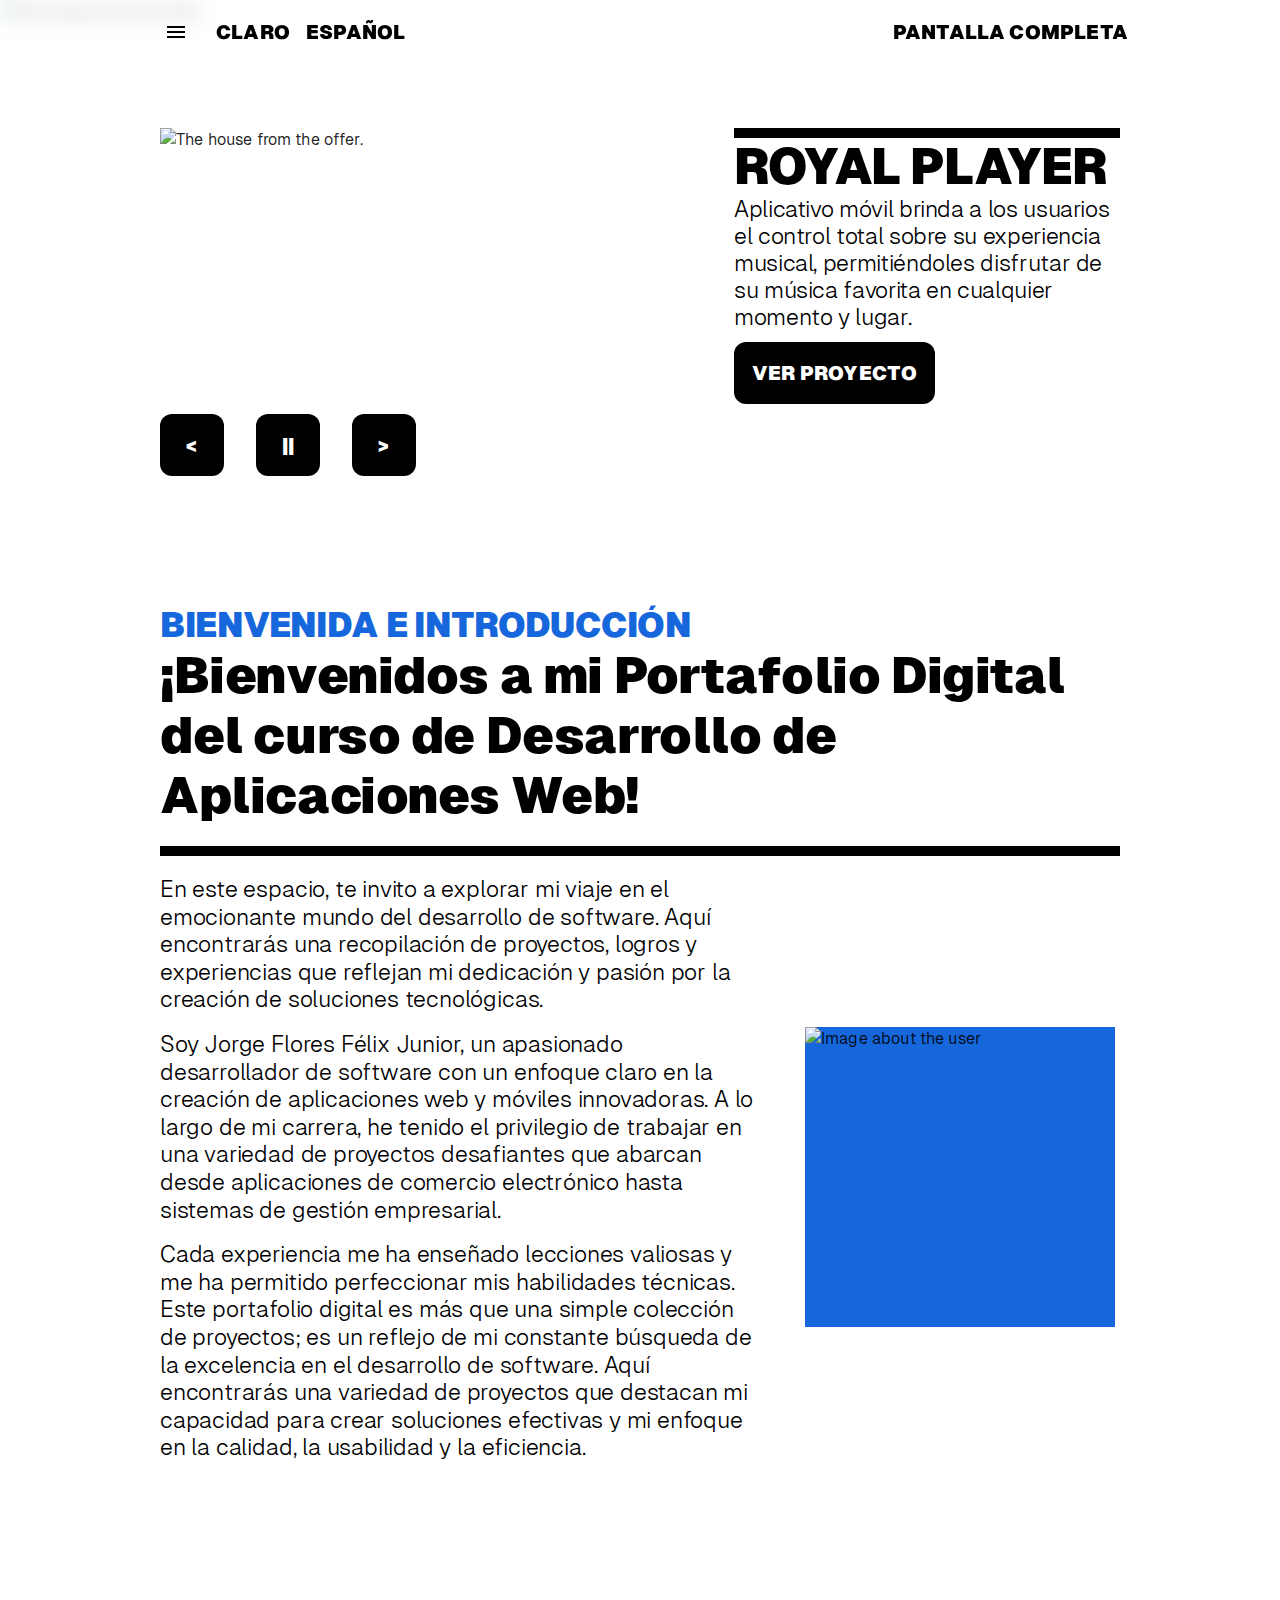
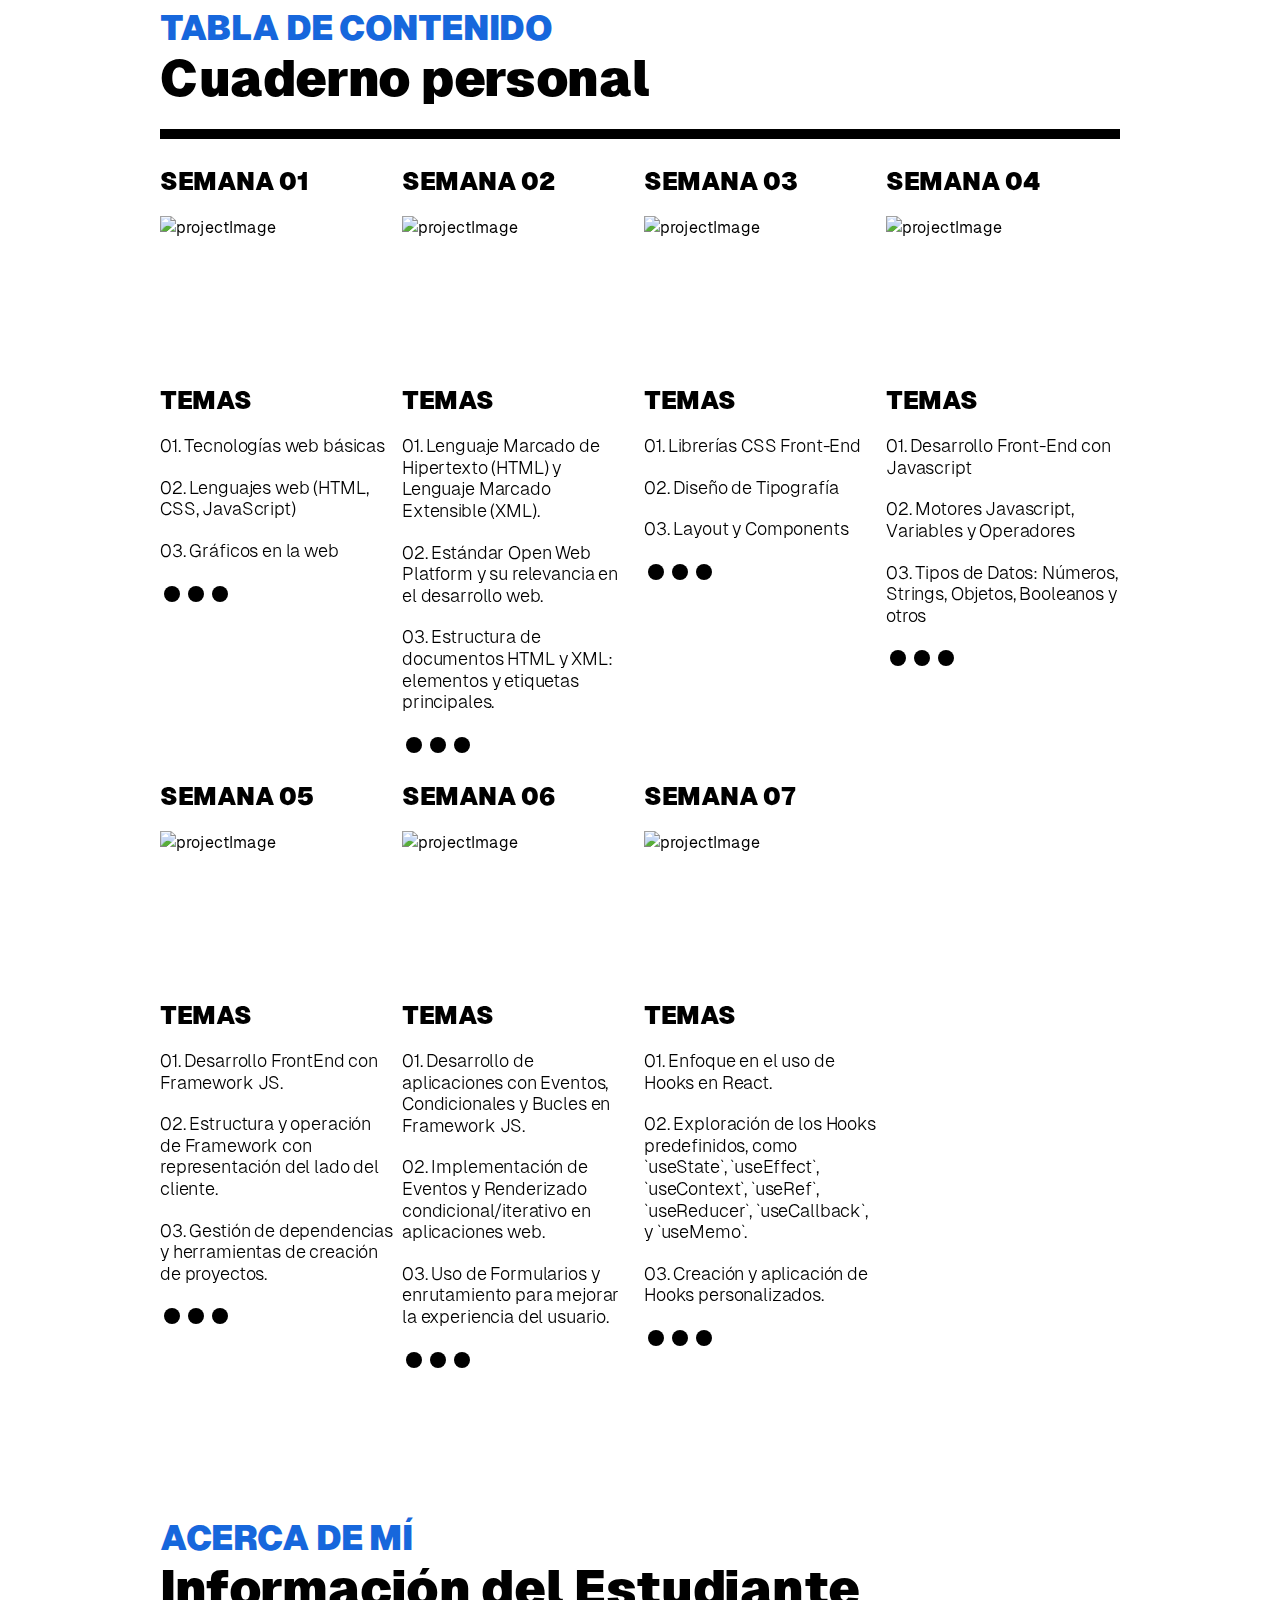
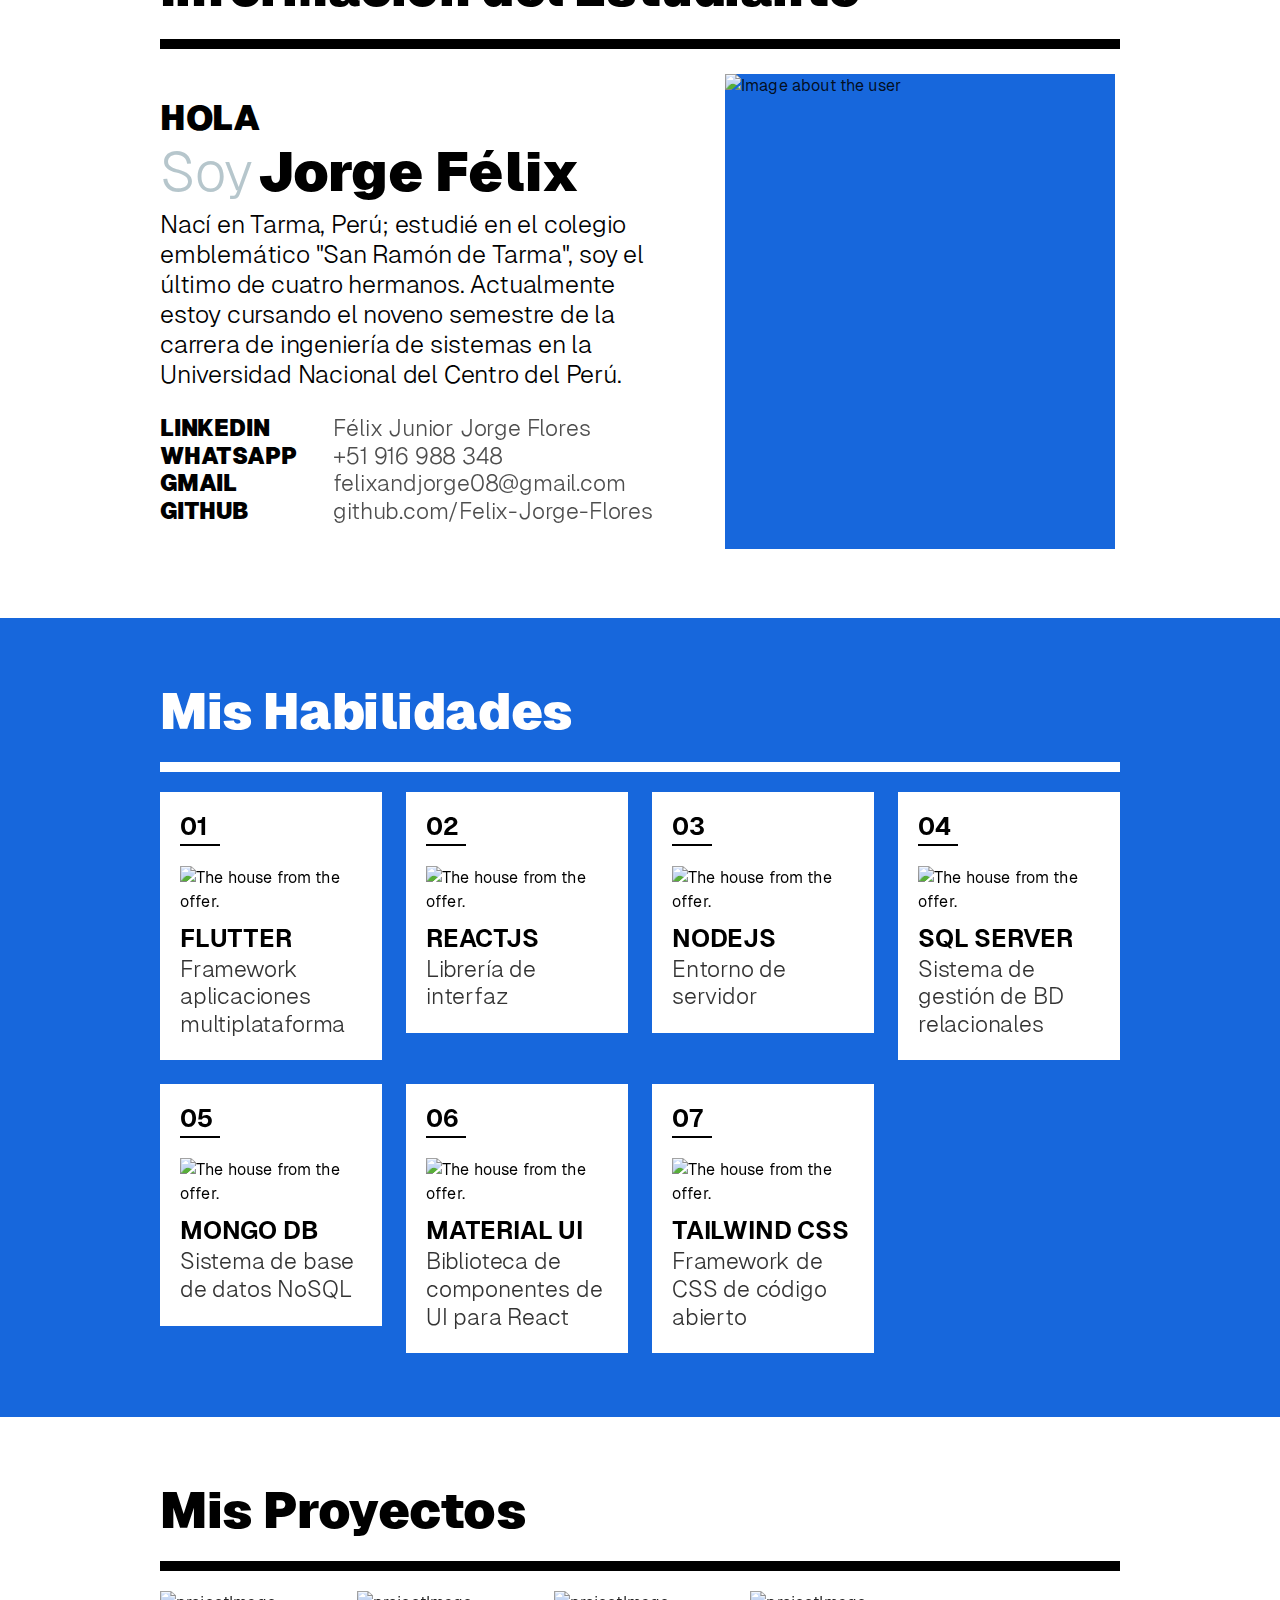
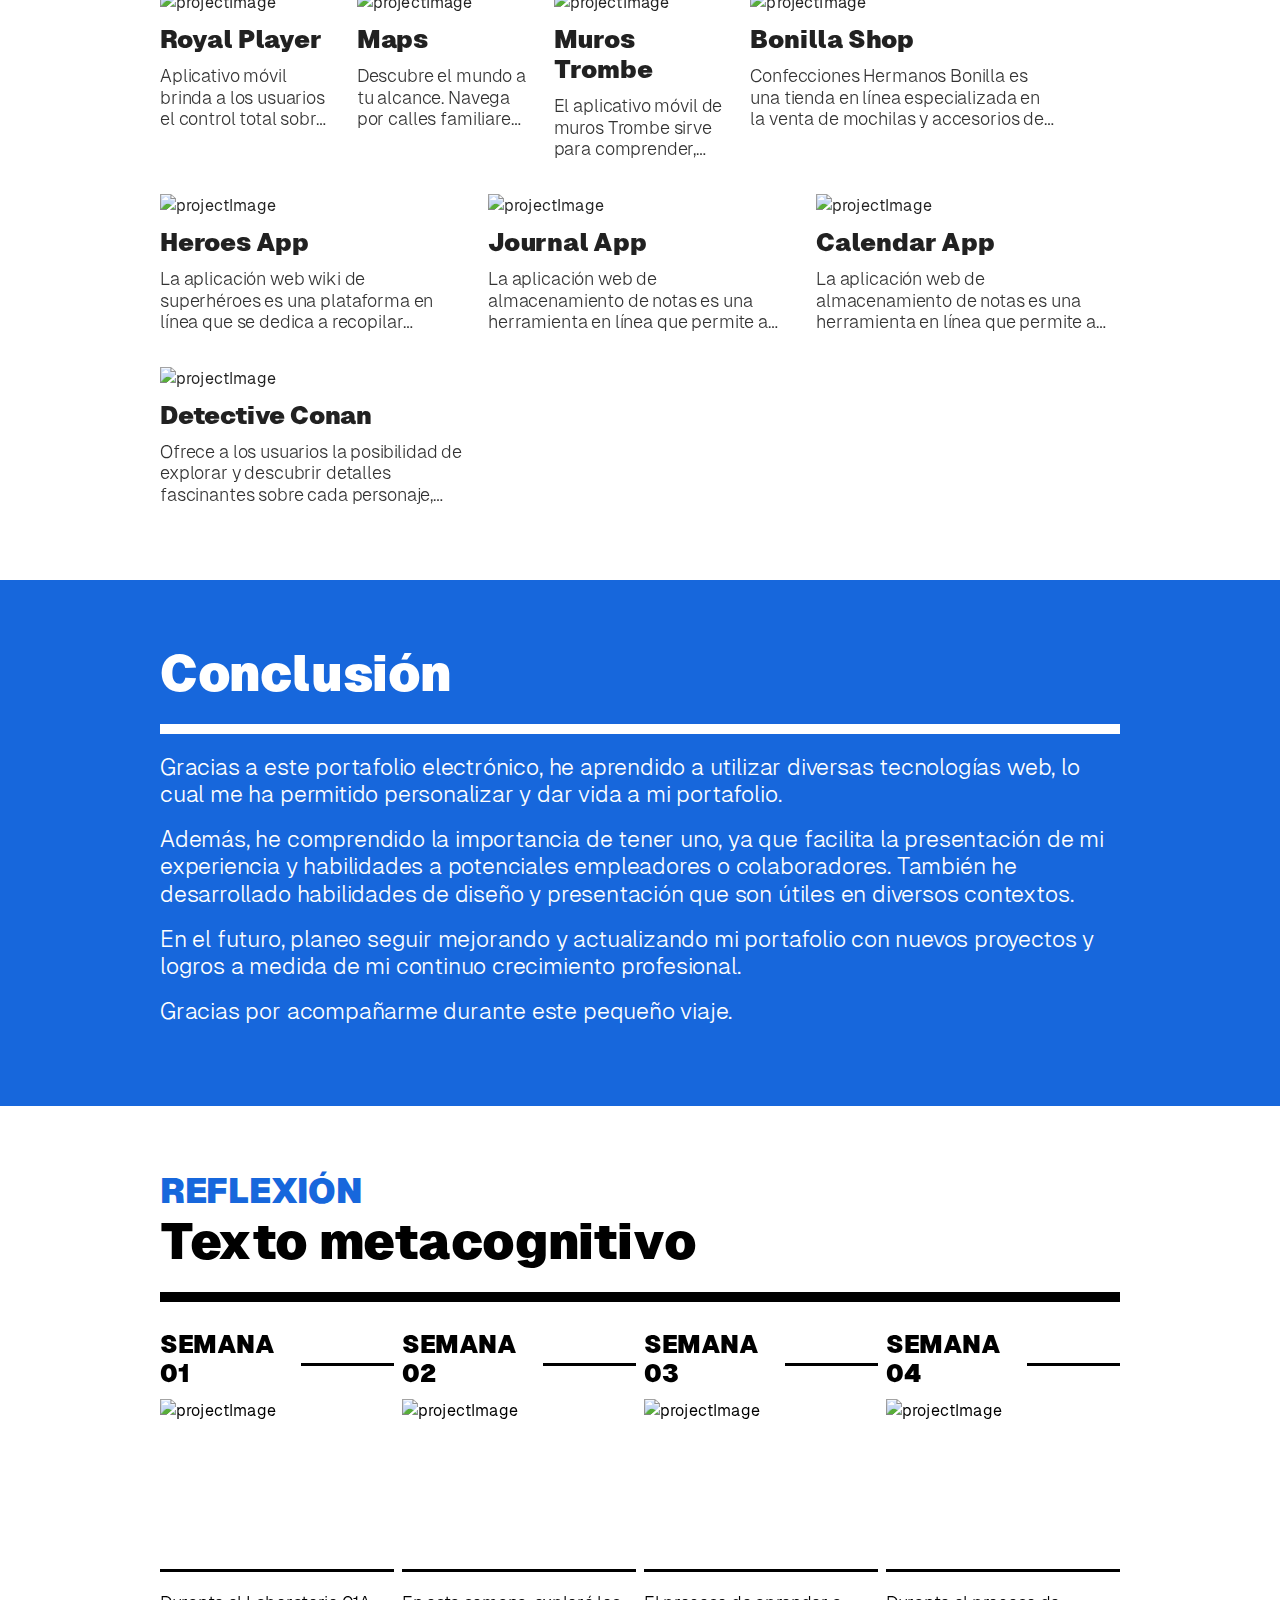
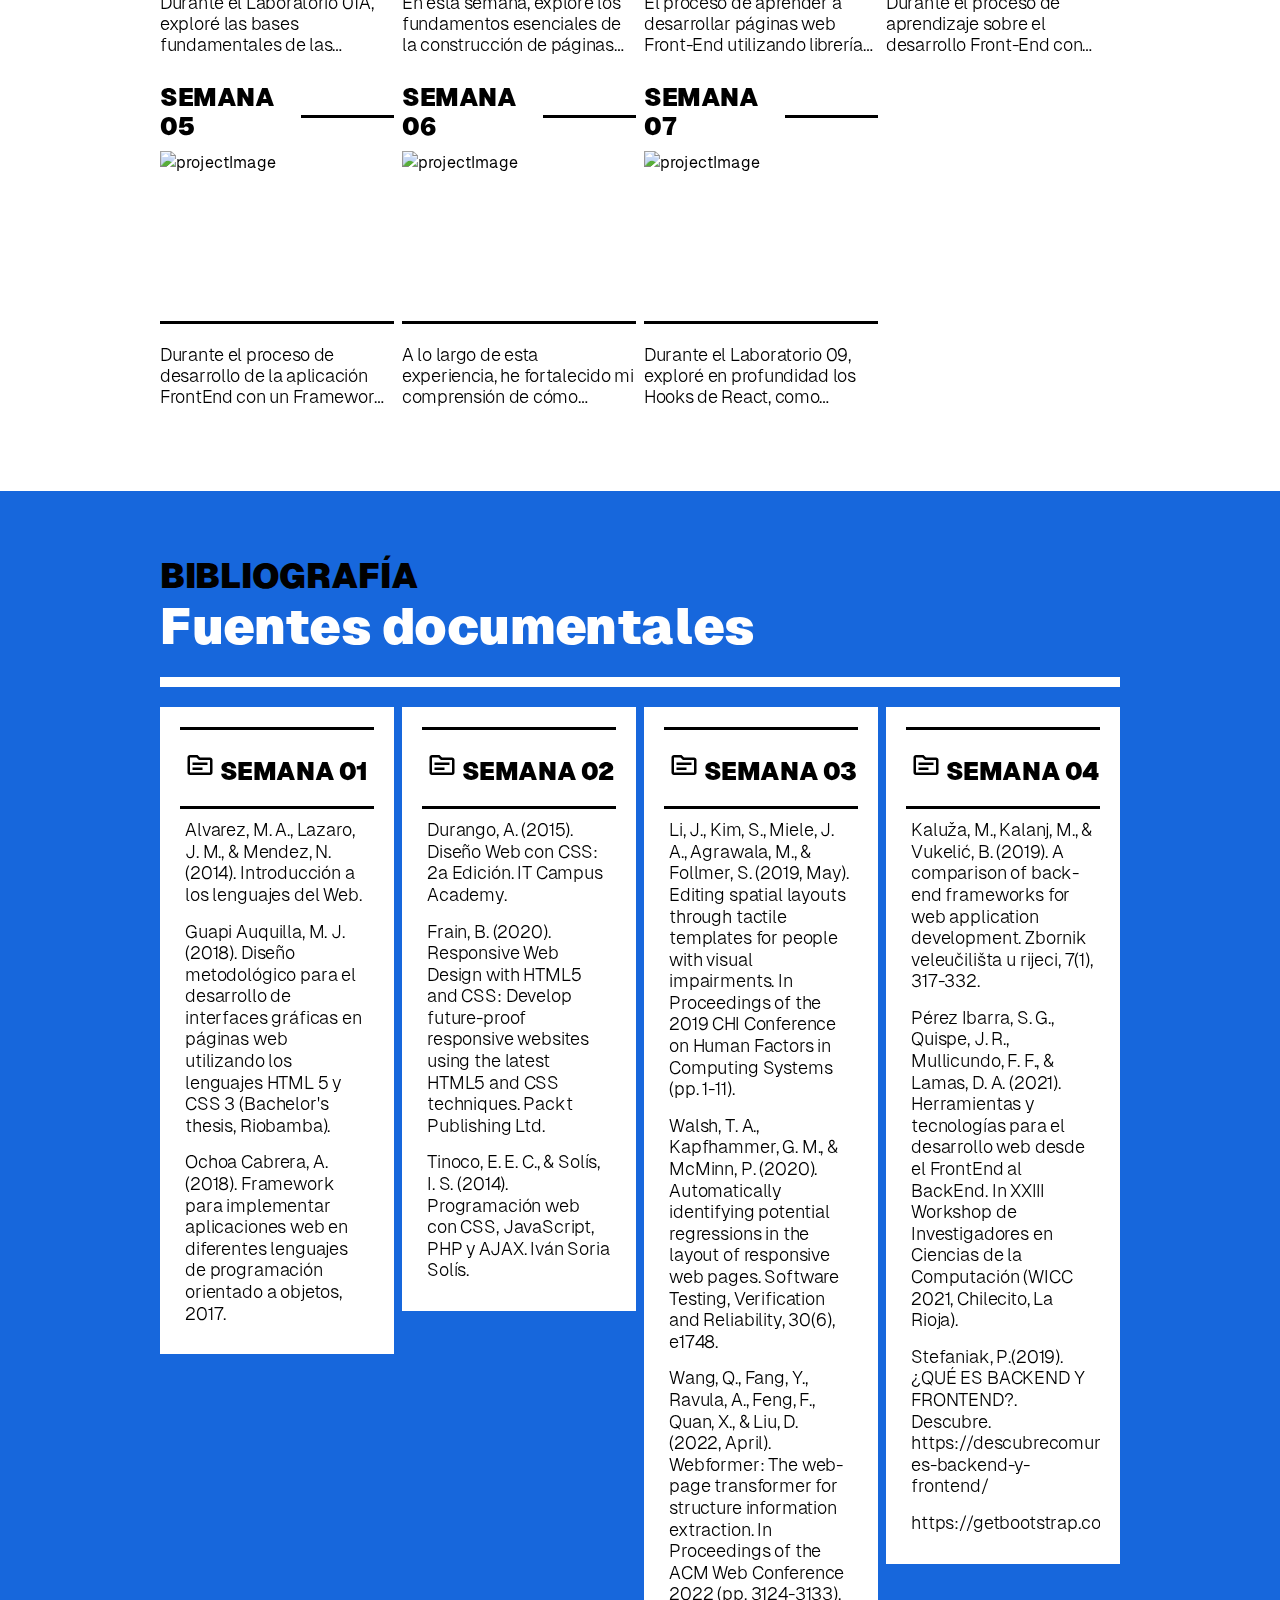
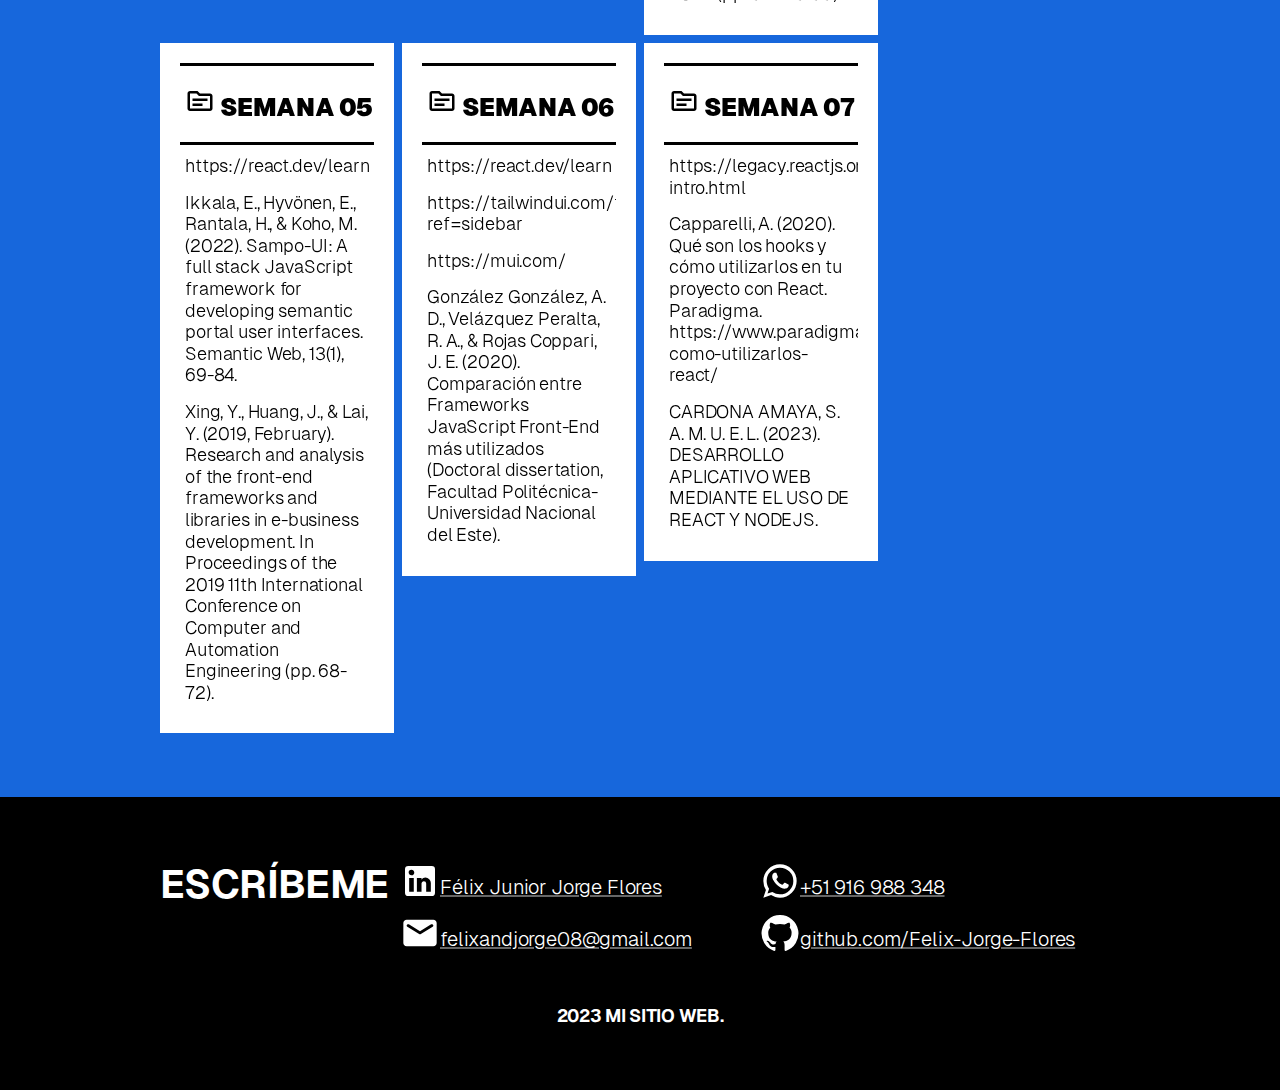
==== index.html @ 010dca9e "Feature save preferences added" ====
<!DOCTYPE html>
<html lang="en">

<head>
  <meta charset="UTF-8" />
  <!-- <link rel="icon" type="image/svg+xml" href="/vite.svg" /> -->
  <link rel="icon" type="image/x-icon" href="https://res.cloudinary.com/dczcssyfj/image/upload/v1698709410/Portfolio/pwpynrsrr92eupxkvtsl.png" />

  <meta name="viewport" content="width=device-width, initial-scale=1.0" />
  <link href="https://cdn.jsdelivr.net/npm/bootstrap@5.2.2/dist/css/bootstrap.min.css" rel="stylesheet"
    integrity="sha384-Zenh87qX5JnK2Jl0vWa8Ck2rdkQ2Bzep5IDxbcnCeuOxjzrPF/et3URy9Bv1WTRi" crossorigin="anonymous">
  <link rel="stylesheet" href="https://cdnjs.cloudflare.com/ajax/libs/font-awesome/6.2.0/css/all.min.css"
    integrity="sha512-xh6O/CkQoPOWDdYTDqeRdPCVd1SpvCA9XXcUnZS2FmJNp1coAFzvtCN9BmamE+4aHK8yyUHUSCcJHgXloTyT2A=="
    crossorigin="anonymous" referrerpolicy="no-referrer" />
  <link rel="stylesheet" href="https://cdnjs.cloudflare.com/ajax/libs/animate.css/4.1.1/animate.min.css" />

  <script type="text/javascript">
    (function (l) {
      if (l.search[1] === '/') {
        var decoded = l.search.slice(1).split('&').map(function (s) {
          return s.replace(/~and~/g, '&')
        }).join('?');
        window.history.replaceState(null, null,
          l.pathname.slice(0, -1) + decoded + l.hash
        );
      }
    }(window.location))
  </script>
  <title>Portafolio Felix</title>

  <script type="module" crossorigin src="/assets/index.bef5fc40.js"></script>
  <link rel="stylesheet" href="/assets/index.4342e6a9.css">
</head>

<body>
  <div id="root"></div>
  
</body>

</html>
---- assets/index.4342e6a9.css ----
.ReactModalPortal>div{opacity:0}.ReactModalPortal .ReactModal__Overlay{align-items:center;display:flex;justify-content:center;transition:opacity .2s ease-in-out;z-index:999}.modal-fondo{background-color:#0000004d;bottom:0;left:0;right:0;top:0;position:fixed}.ReactModalPortal .ReactModal__Overlay--after-open{opacity:1}.ReactModalPortal .ReactModal__Overlay--before-close{opacity:0}.modal{background:white;border-radius:5px;color:#333;display:inline;max-height:620px;max-width:500px;outline:none;padding:10px}.fab{border-radius:100%;bottom:25px;font-size:20px;padding:25px;position:fixed;right:25px;width:80px;height:80px}.fab-danger{border-radius:100%;bottom:25px;font-size:22px;position:fixed;left:25px;width:70px;height:70px}.circle{display:flex;width:40px;height:40px;background-color:green;border-radius:50%}.BeerListItem-main-card{width:320px;height:415px}.BeerListItem-img{height:auto;max-height:180px;width:auto;max-width:250px}.CarritoListItem-img{height:200px;width:150px;object-fit:cover}.TicketImage-img{height:350px;width:300px;object-fit:cover}.ProductoCard-img{width:12vw;height:15vw;object-fit:cover}.avatar-img{width:2vw;height:2vw;object-position:center;object-fit:cover}.skill-img{width:fit-content;height:fit-content;object-position:center;object-fit:cover}.ProductoGrande-img{height:35vw;max-width:100%;object-position:center;object-fit:cover}.ProductoPrincipal-img{display:flex;height:100vh;width:38vw;background-position:center;object-position:center;object-fit:cover}.EditarProducto-img{width:26vw;height:30vw;object-position:center;object-fit:cover}.bg-image{width:fit-content;height:fit-content;filter:blur(80px) saturate(200%) brightness(200%);object-fit:cover;object-position:center;background-position:center;background-repeat:no-repeat;background-size:cover}.trapezium{border-bottom:100vh solid;border-left:35vw solid transparent}.carousel{display:flex;flex-direction:column;align-items:center;justify-content:center;position:relative;margin:0 auto;width:80%;height:400px}.carousel img{position:absolute;top:0;left:0;right:0;bottom:0;margin:auto;width:100%;height:100%;object-fit:cover}.carousel-buttons{position:absolute;top:50%;transform:translateY(-50%);display:flex;justify-content:space-between;width:100%;max-width:400px;z-index:1}.carousel-buttons button{background-color:transparent;color:#000;border:none;font-size:24px;cursor:pointer}.carousel-thumbnails{display:flex;justify-content:center;align-items:center;list-style:none;margin:0;padding:0;width:100%;max-width:400px;z-index:1}.carousel-thumbnails li{margin:0 5px;cursor:pointer}.carousel-thumbnails li img{width:100%;height:auto;opacity:.5}.carousel-thumbnails li.active img{opacity:1}.carousel-slide{transition:all .5s ease}.slice-container{overflow:hidden}.slice-row{display:flex;perspective:1000px}.slice-item{flex:1;transform-style:preserve-3d;transition:transform .2s}.slice-item:hover{transform:scale(.95)}.slice-item img{object-fit:cover}a{text-decoration:none}@font-face{font-family:Geist;src:url(/assets/Geist-Thin.a843848b.otf) format("opentype");font-style:thin}@font-face{font-family:Geist;src:url(/assets/Geist-Light.b10c39d1.otf) format("opentype");font-weight:300;font-style:normal}@font-face{font-family:Geist;src:url(/assets/Geist-Regular.a39dc404.otf) format("opentype");font-weight:400;font-style:normal}@font-face{font-family:Geist;src:url(/assets/Geist-Bold.5fcd87d1.otf) format("opentype");font-weight:700;font-style:normal}@font-face{font-family:Geist;src:url(/assets/Geist-UltraBlack.5a02110b.otf) format("opentype");font-weight:900;font-style:normal}
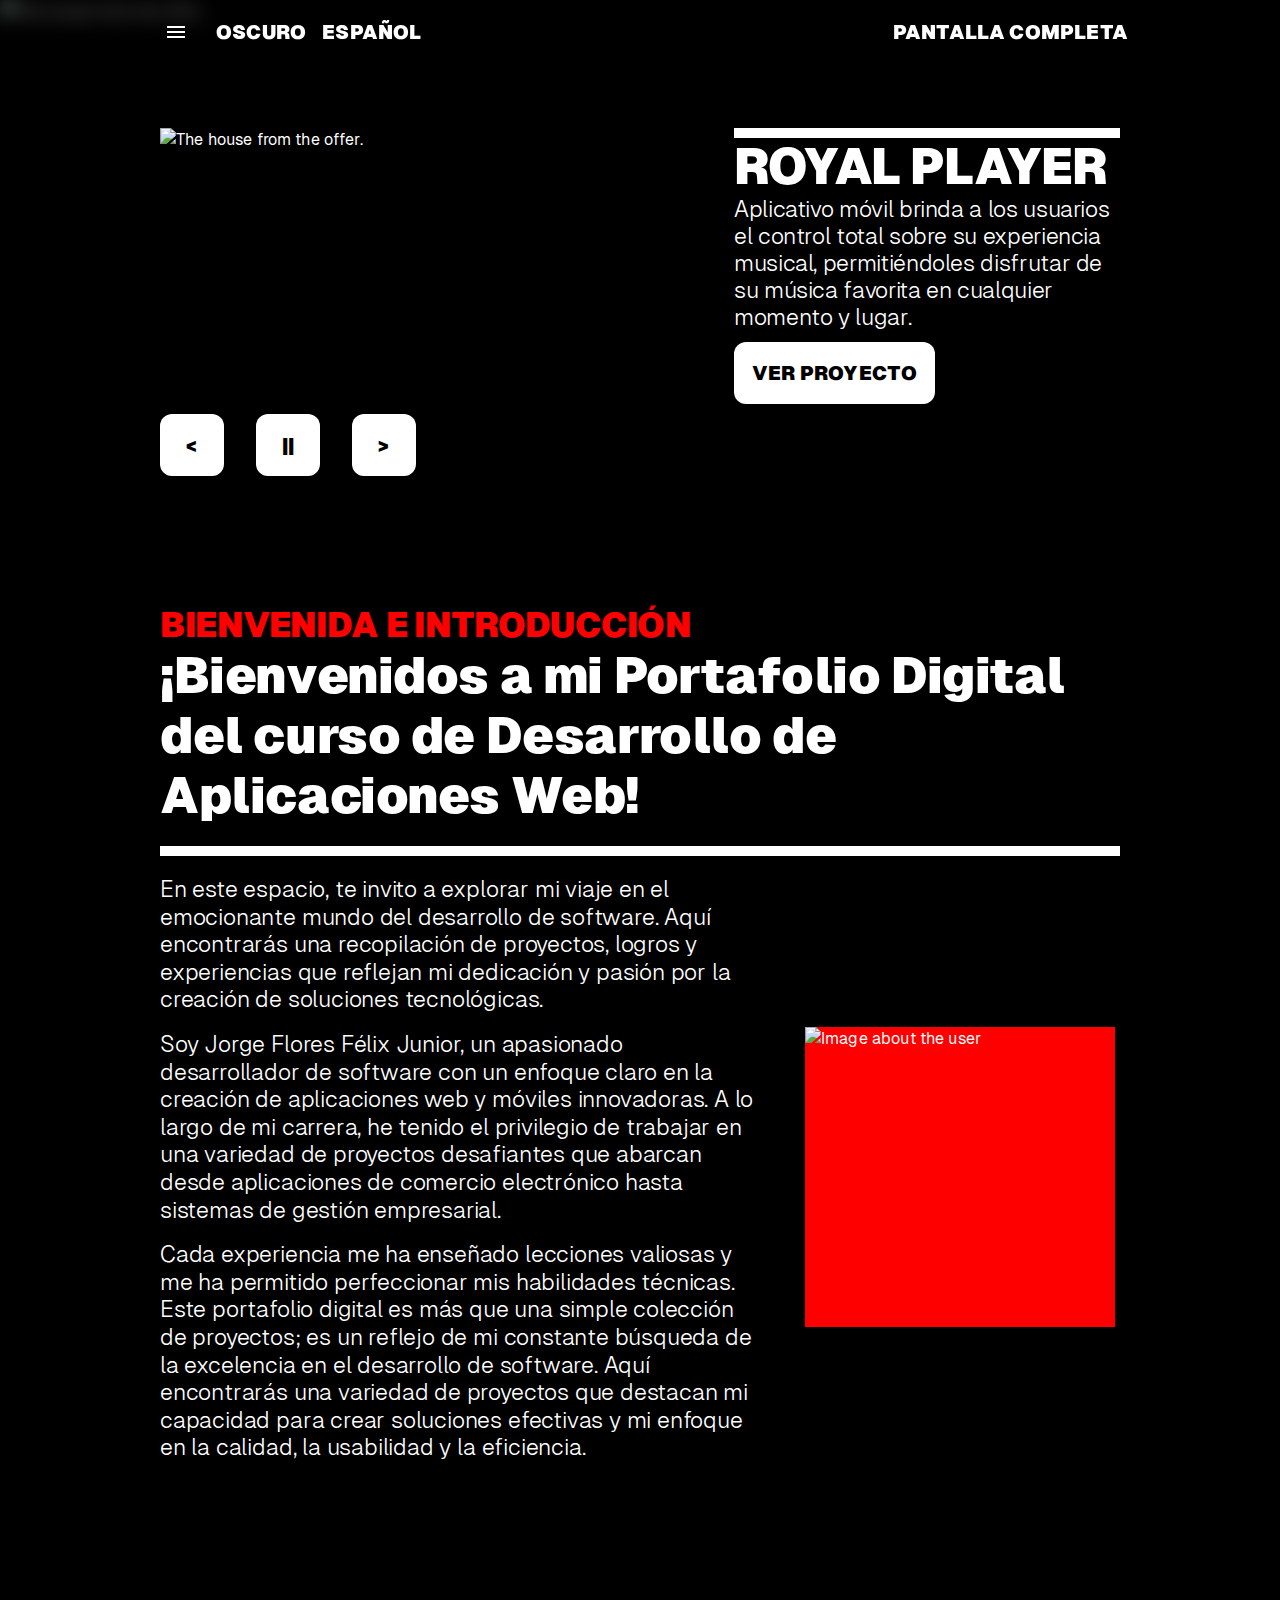
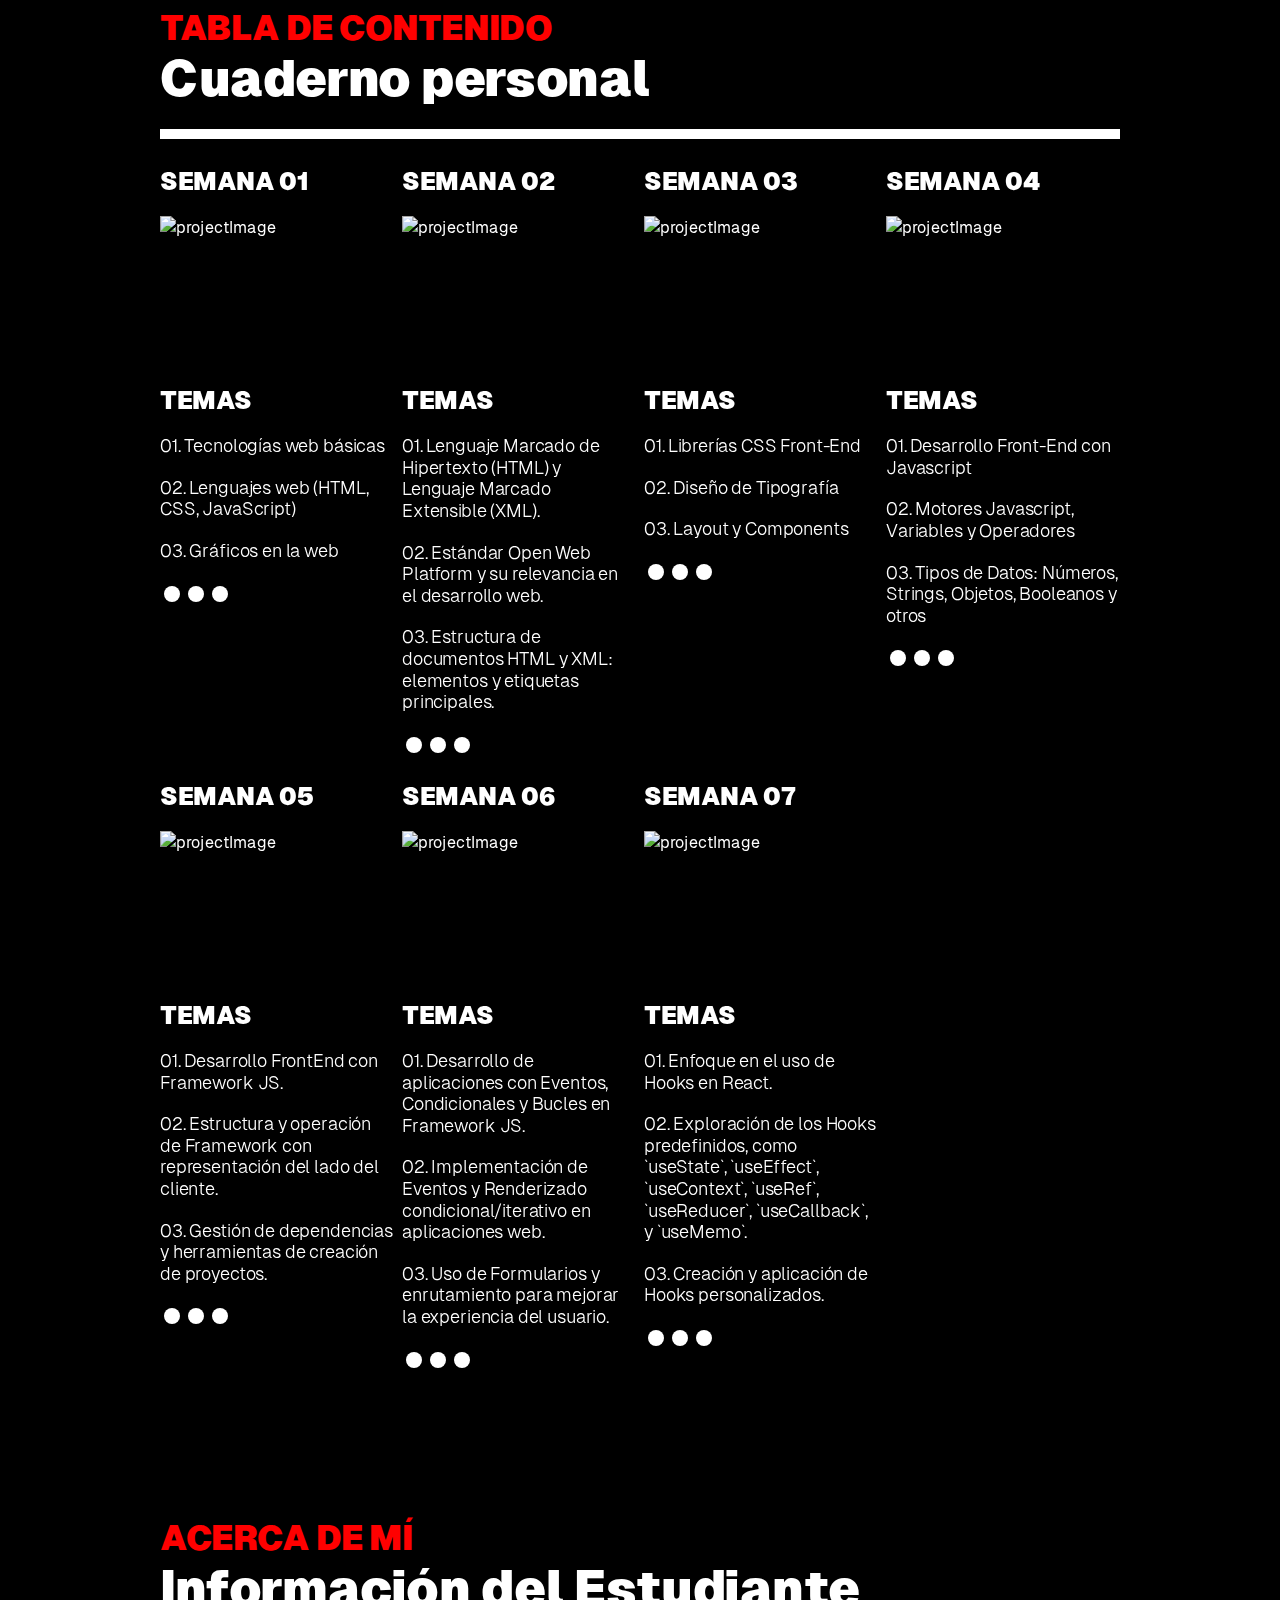
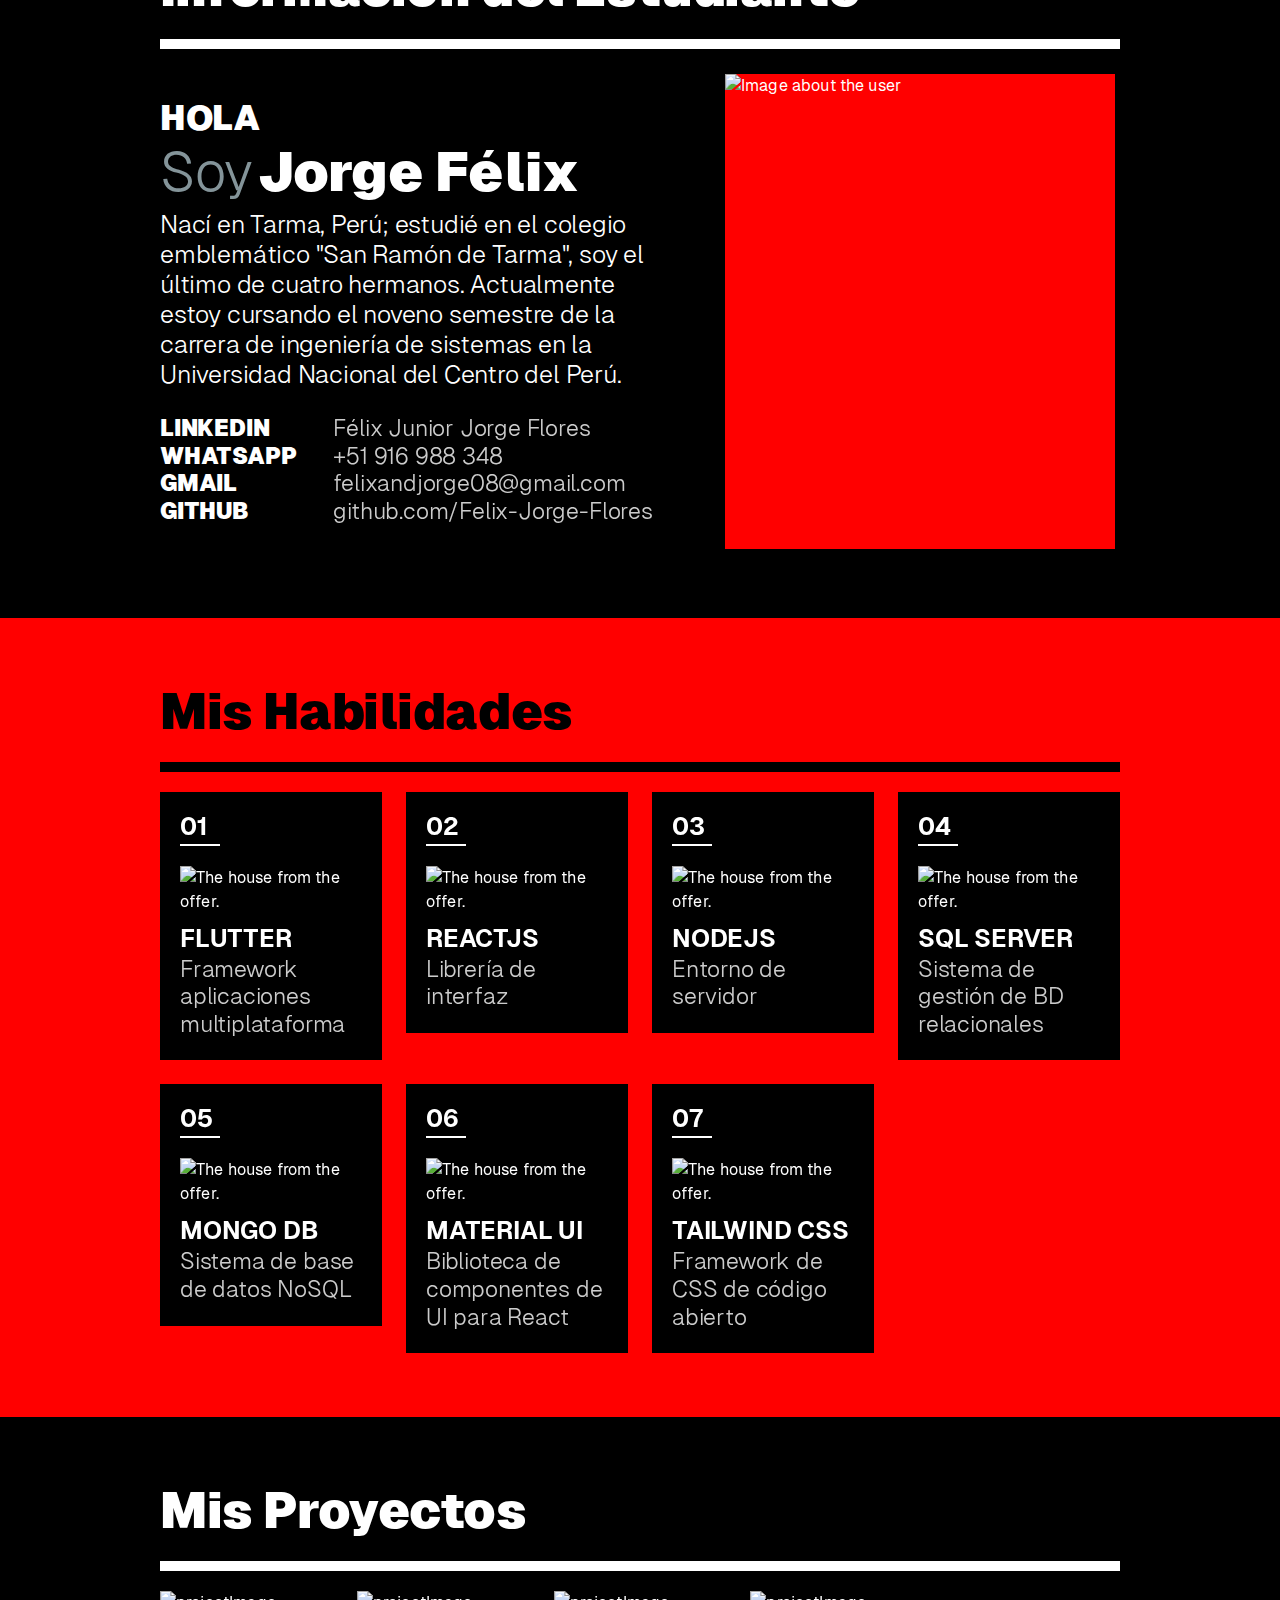
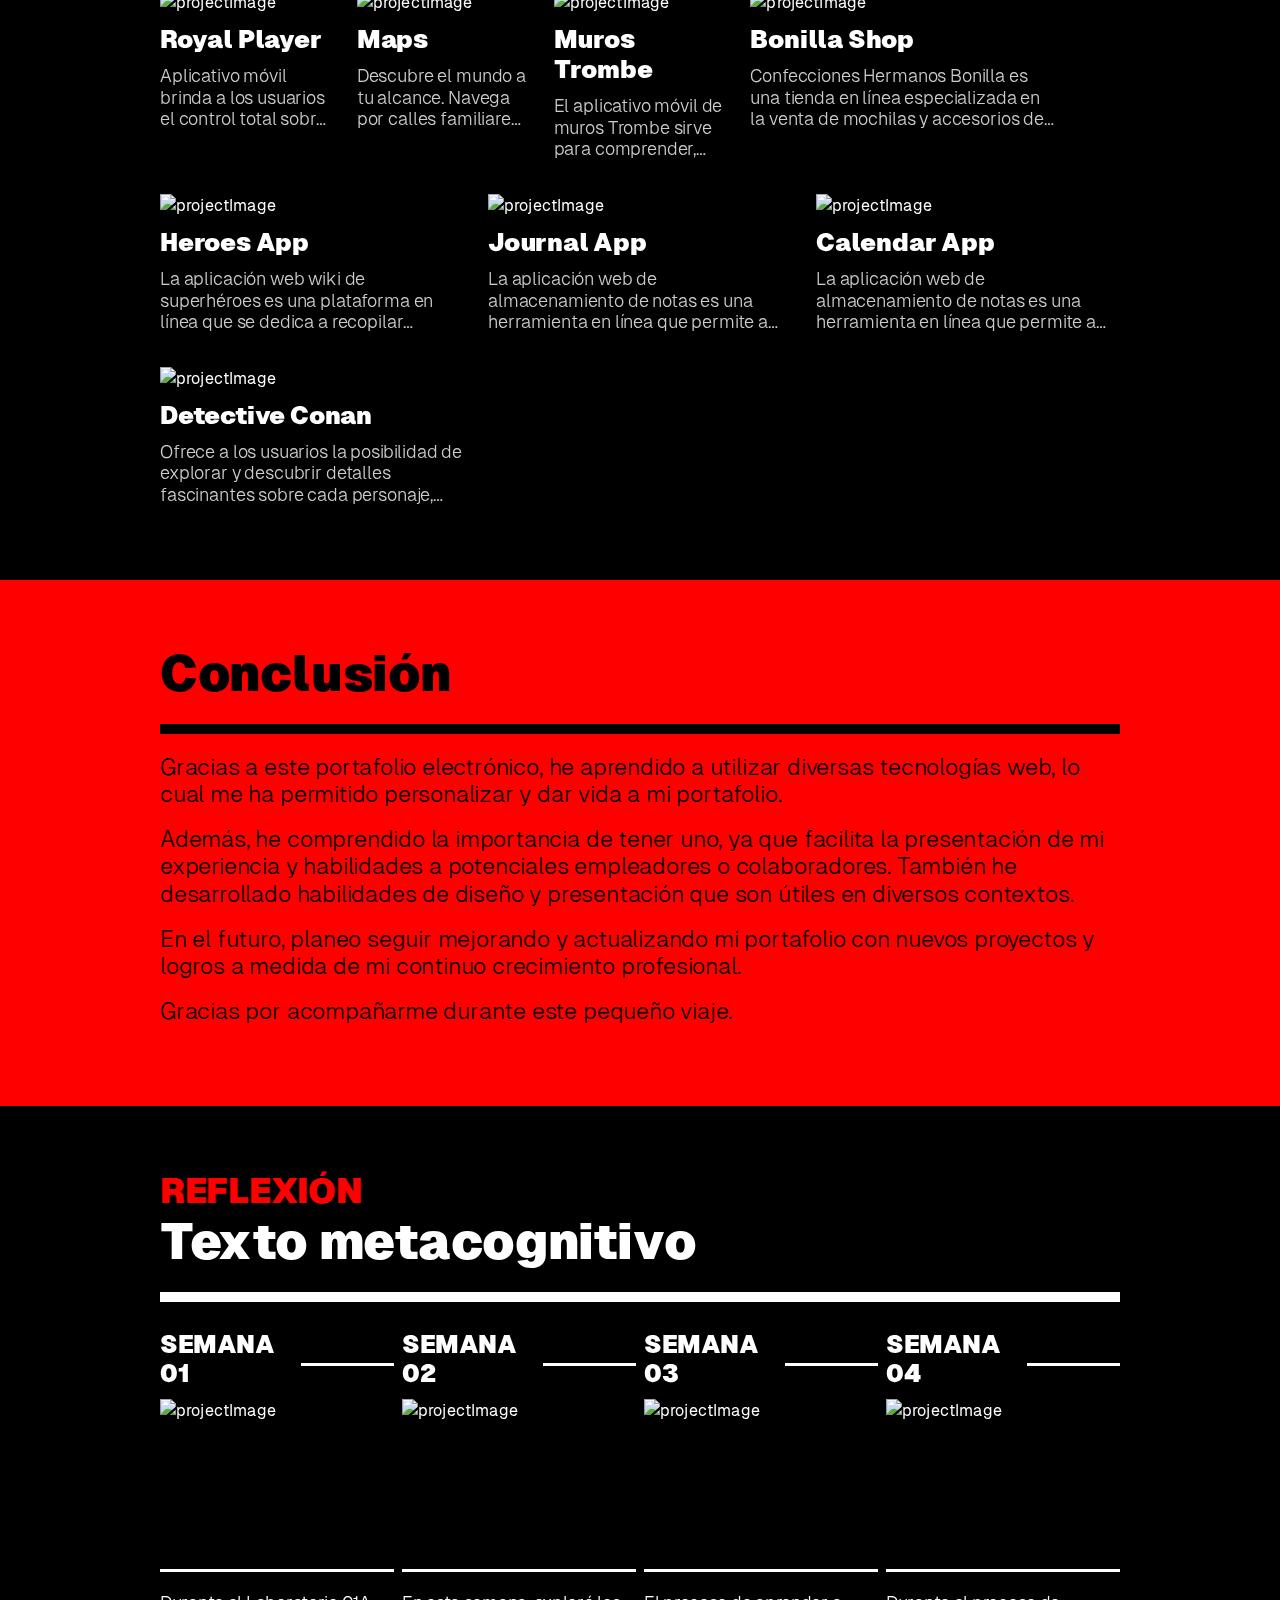
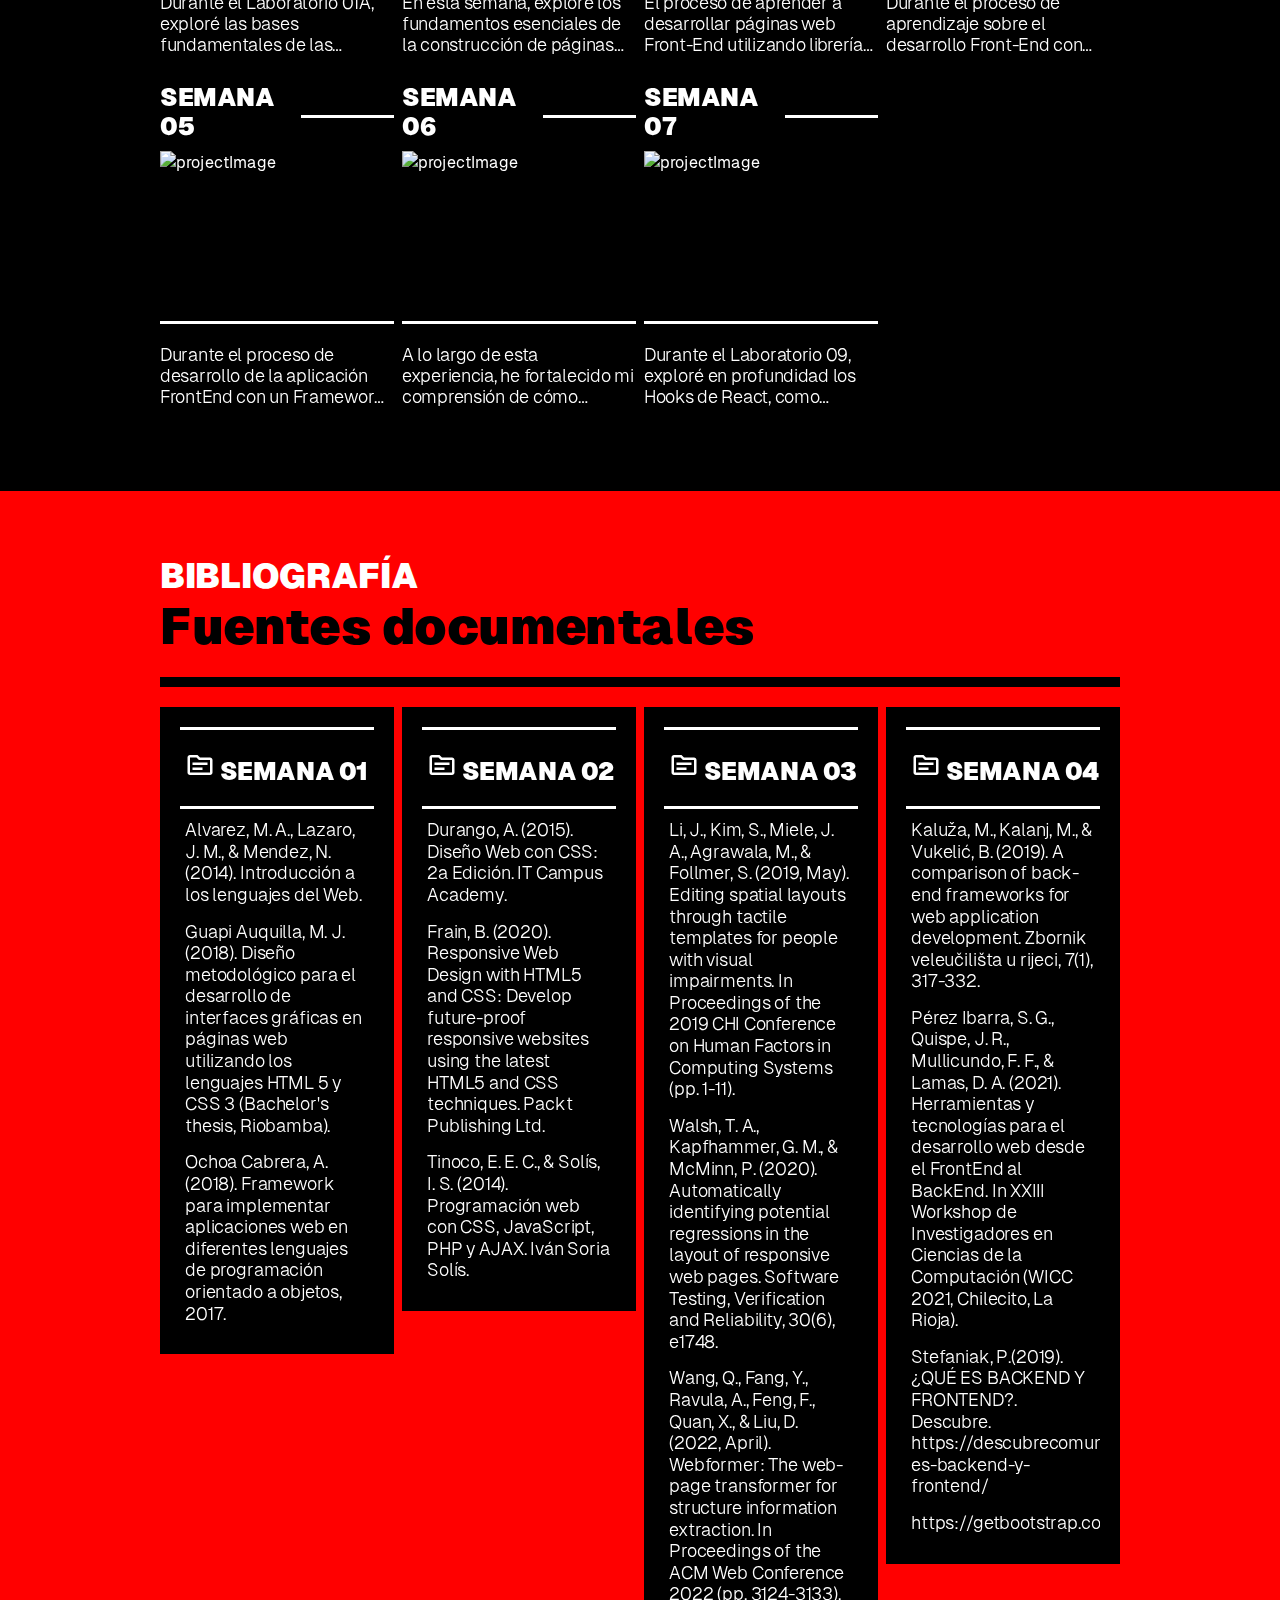
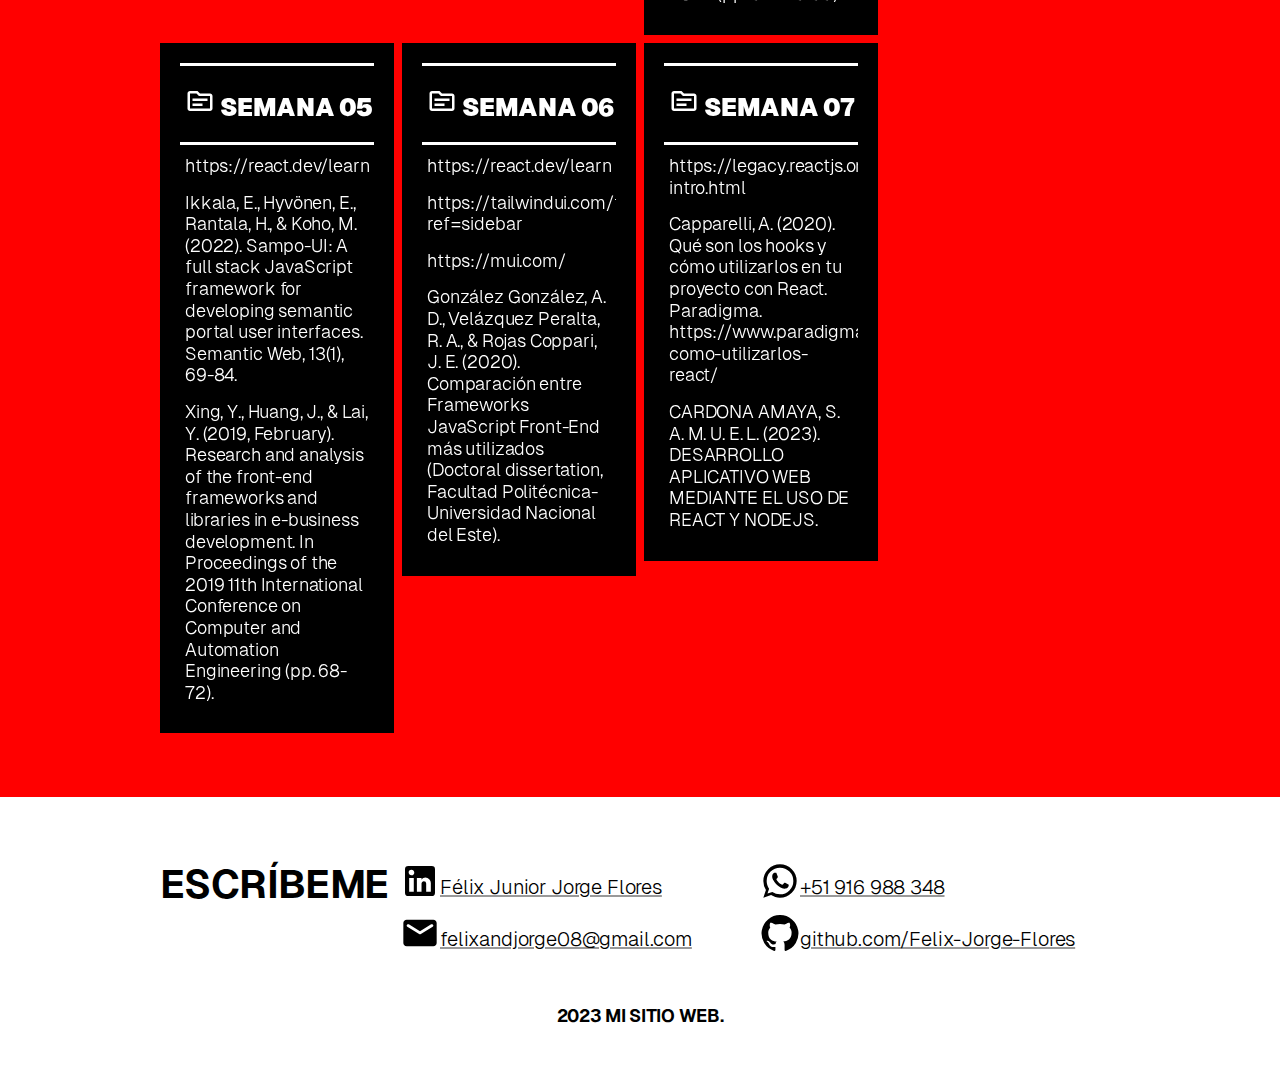
==== commit fa5fbae6: "Theme fixed" ====
--- a/index.html
+++ b/index.html
@@ -28,7 +28,7 @@
   </script>
   <title>Portafolio Felix</title>
 
-  <script type="module" crossorigin src="/assets/index.bef5fc40.js"></script>
+  <script type="module" crossorigin src="/assets/index.b877705a.js"></script>
   <link rel="stylesheet" href="/assets/index.4342e6a9.css">
 </head>
 
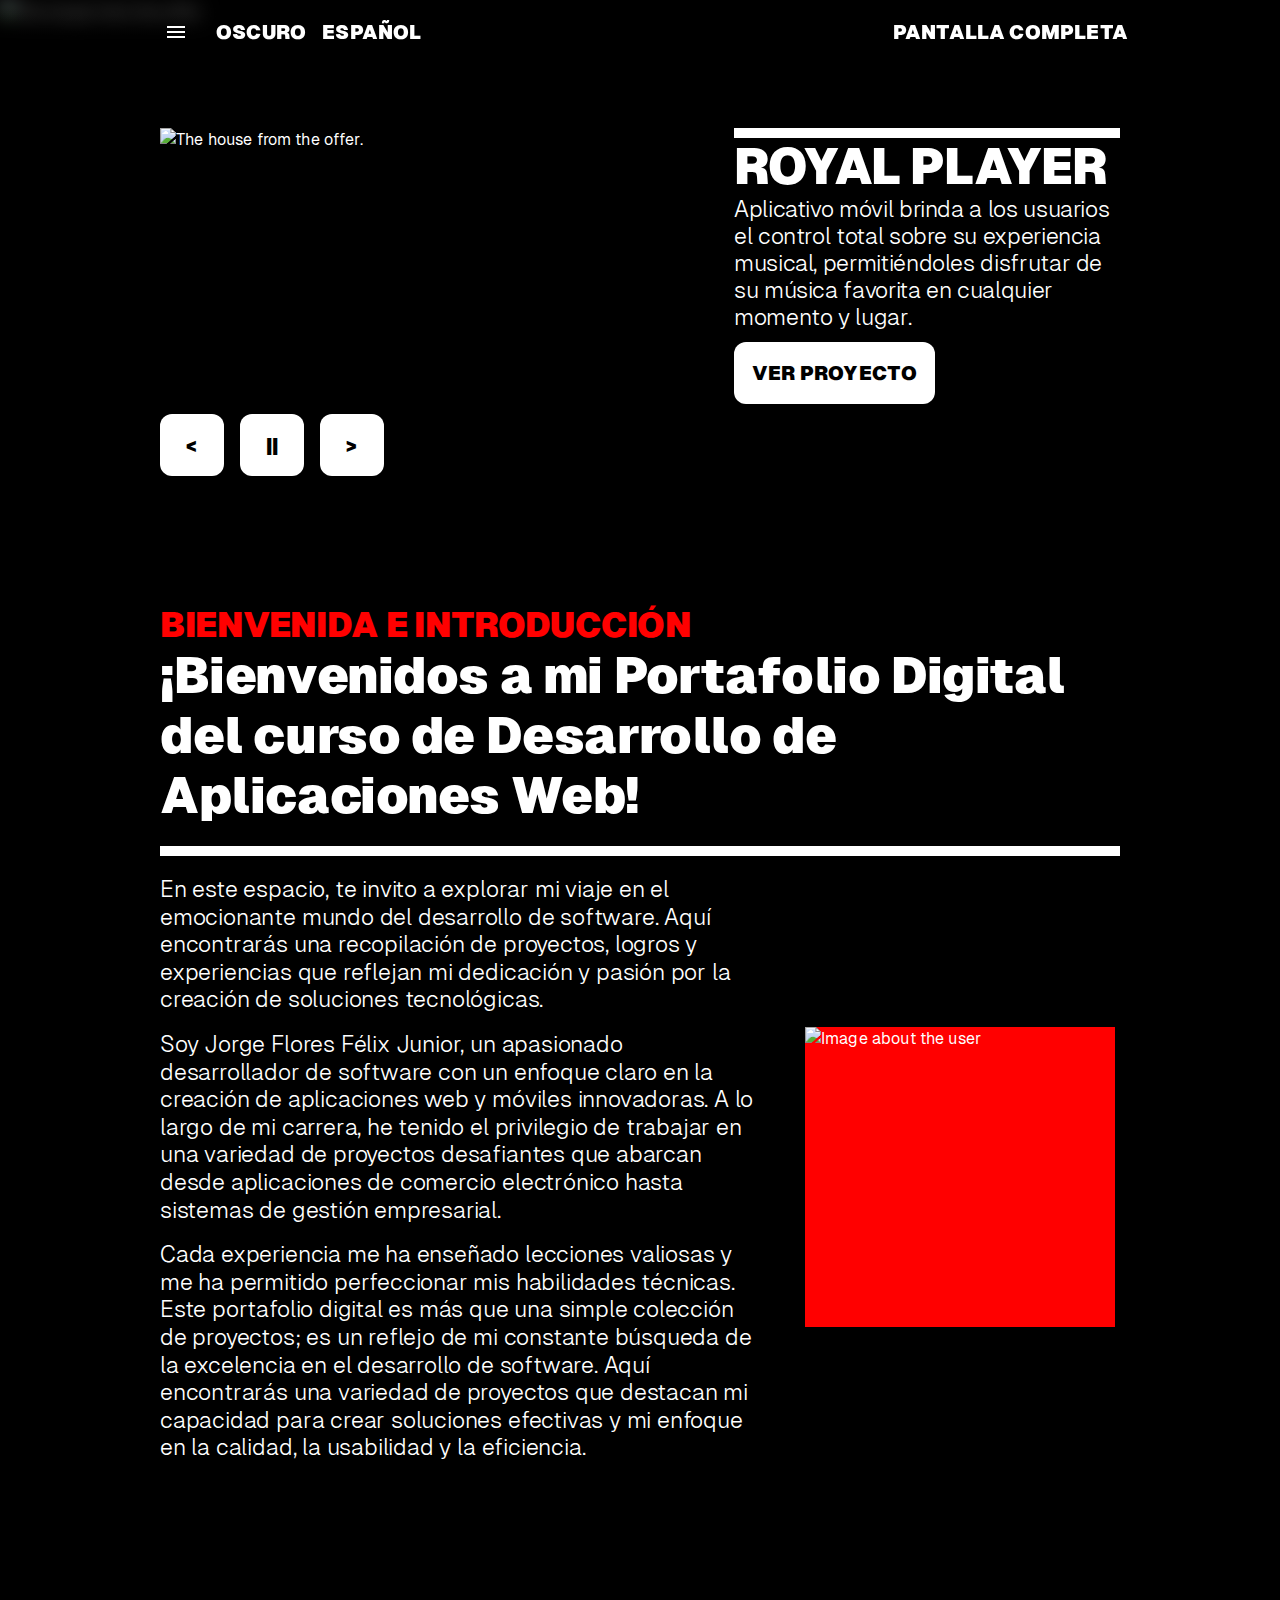
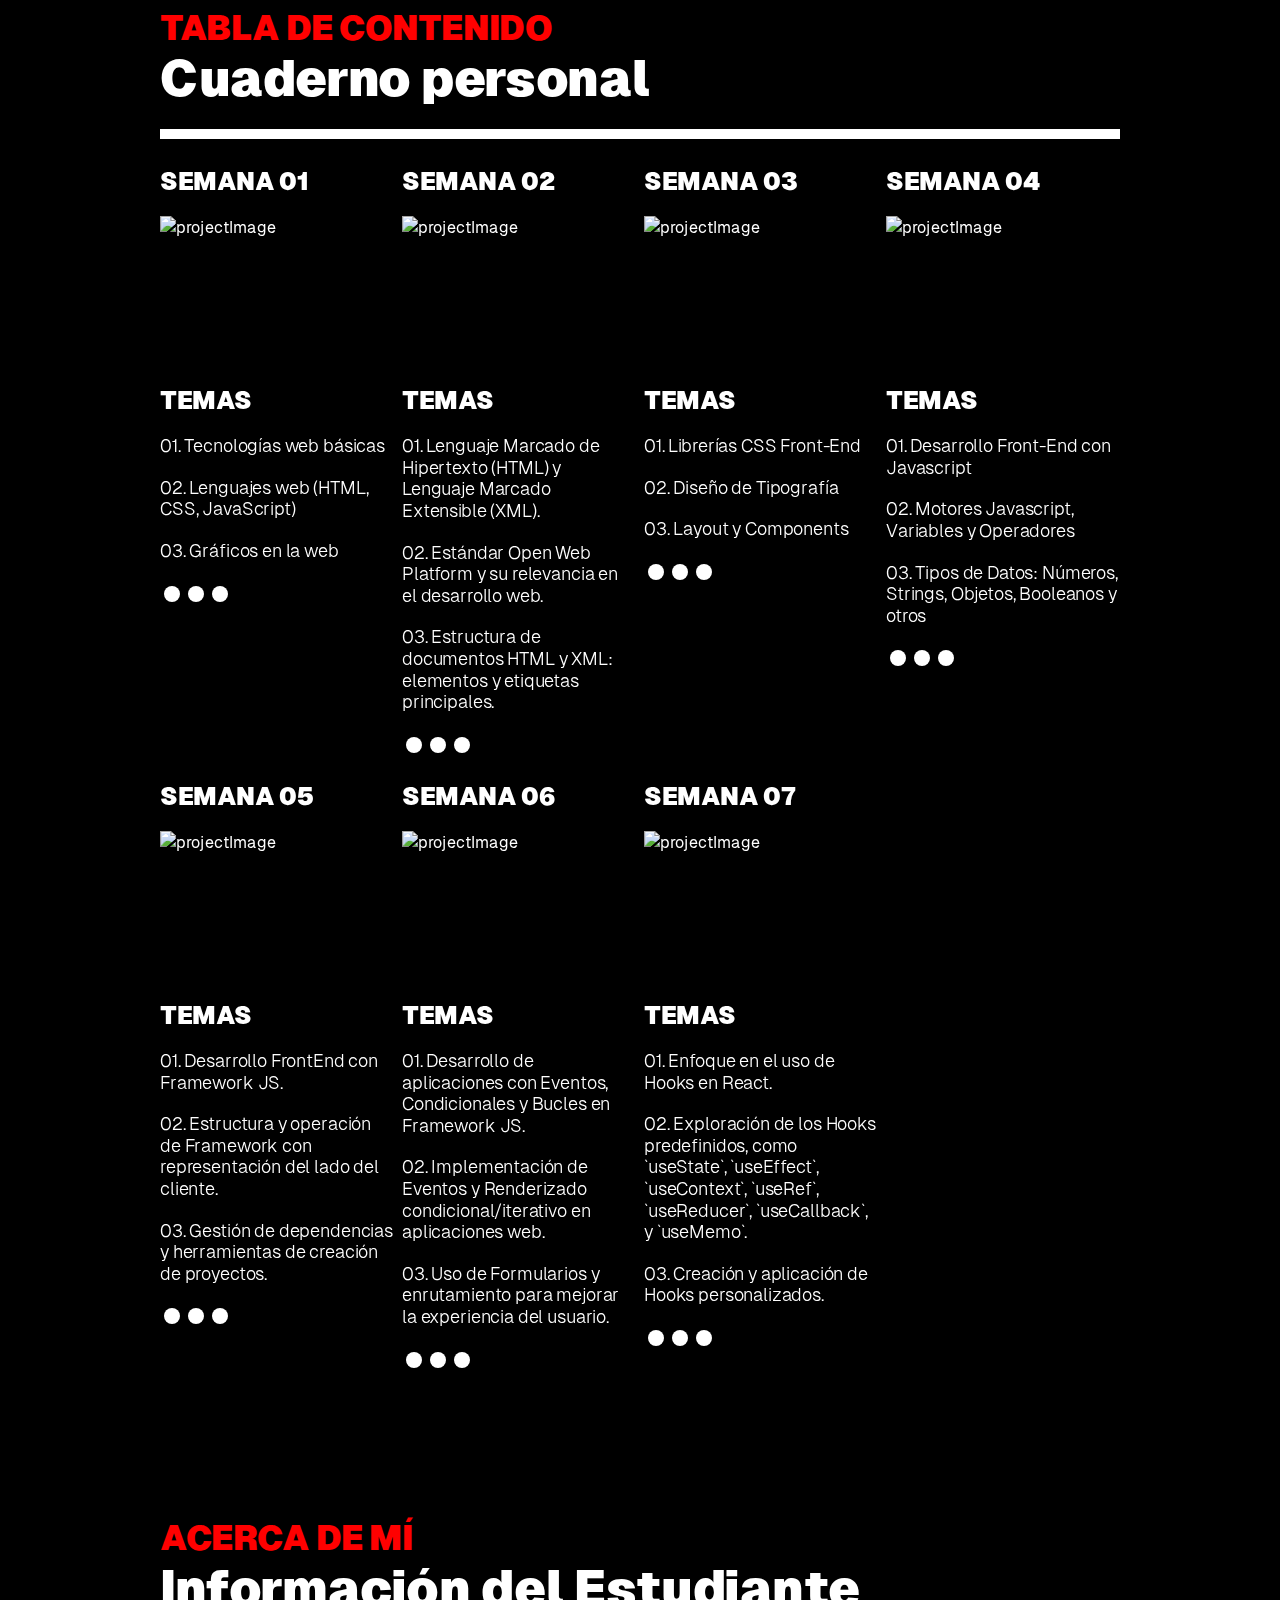
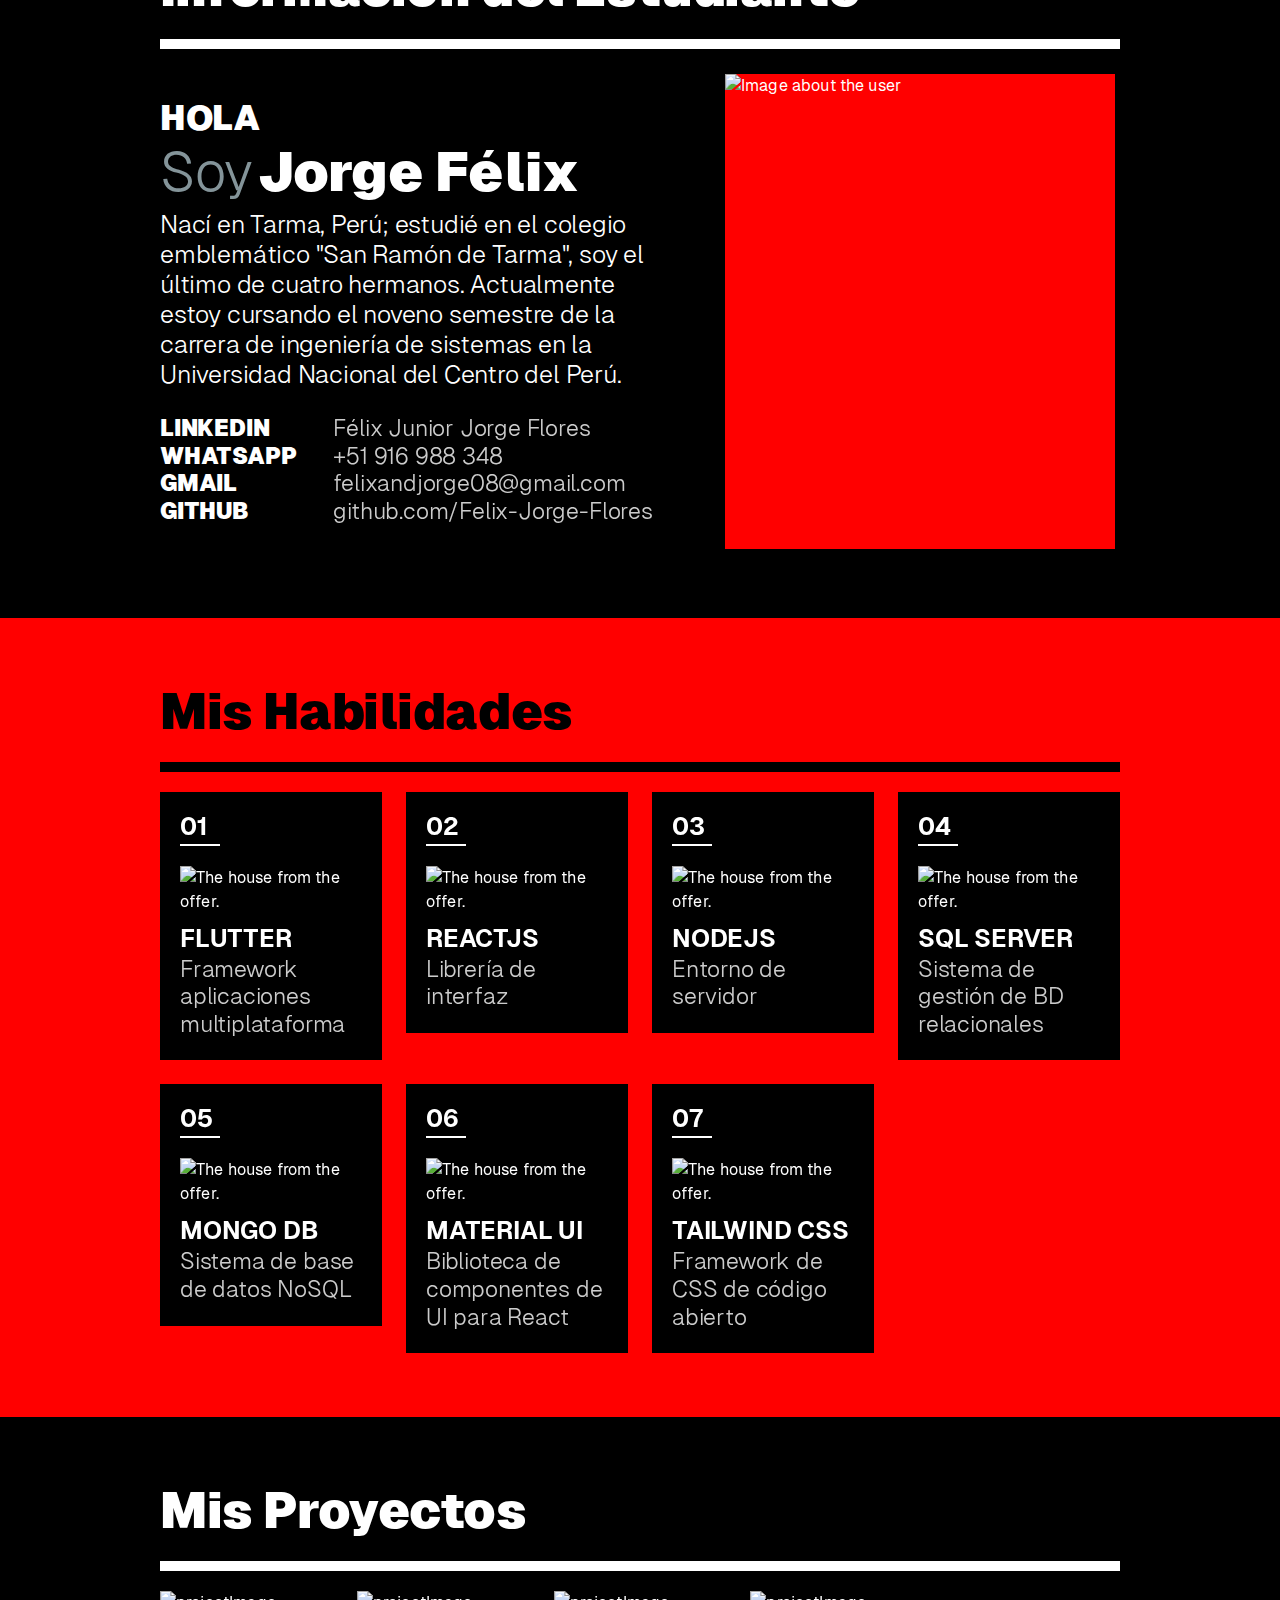
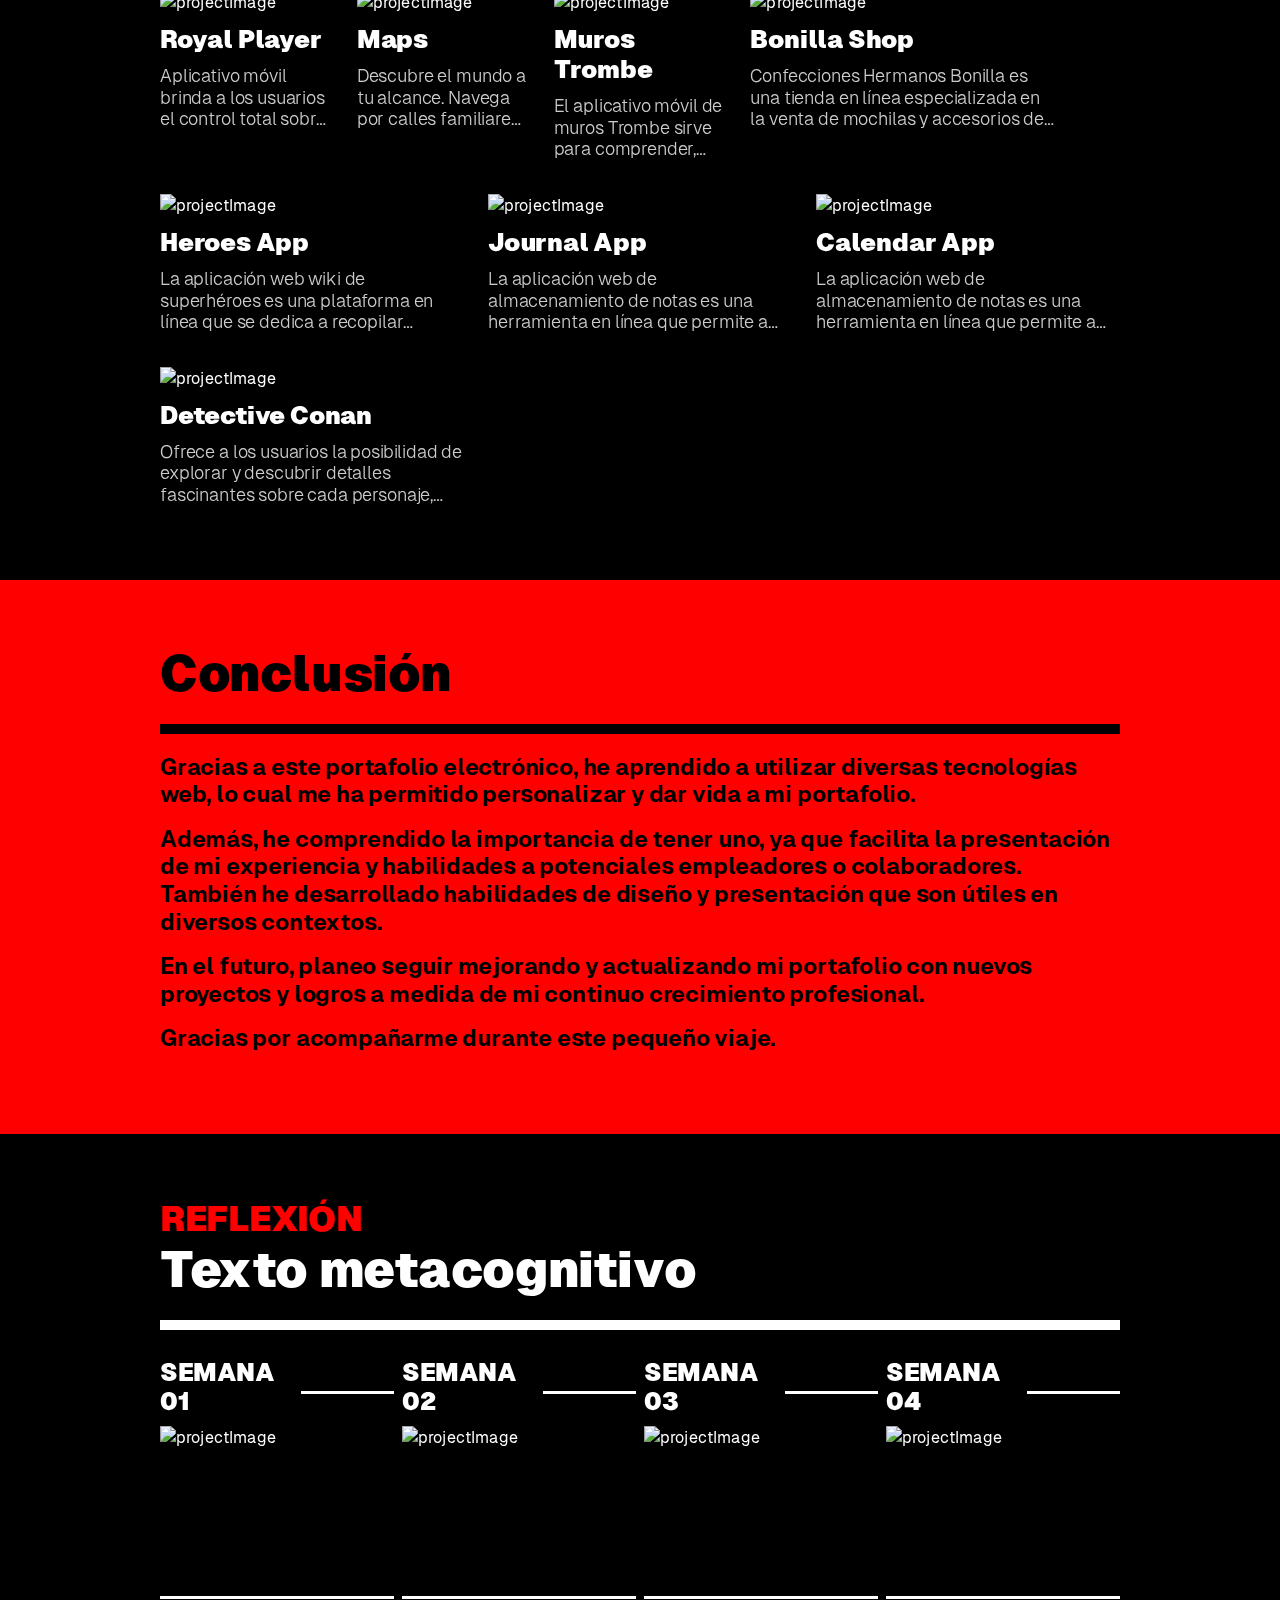
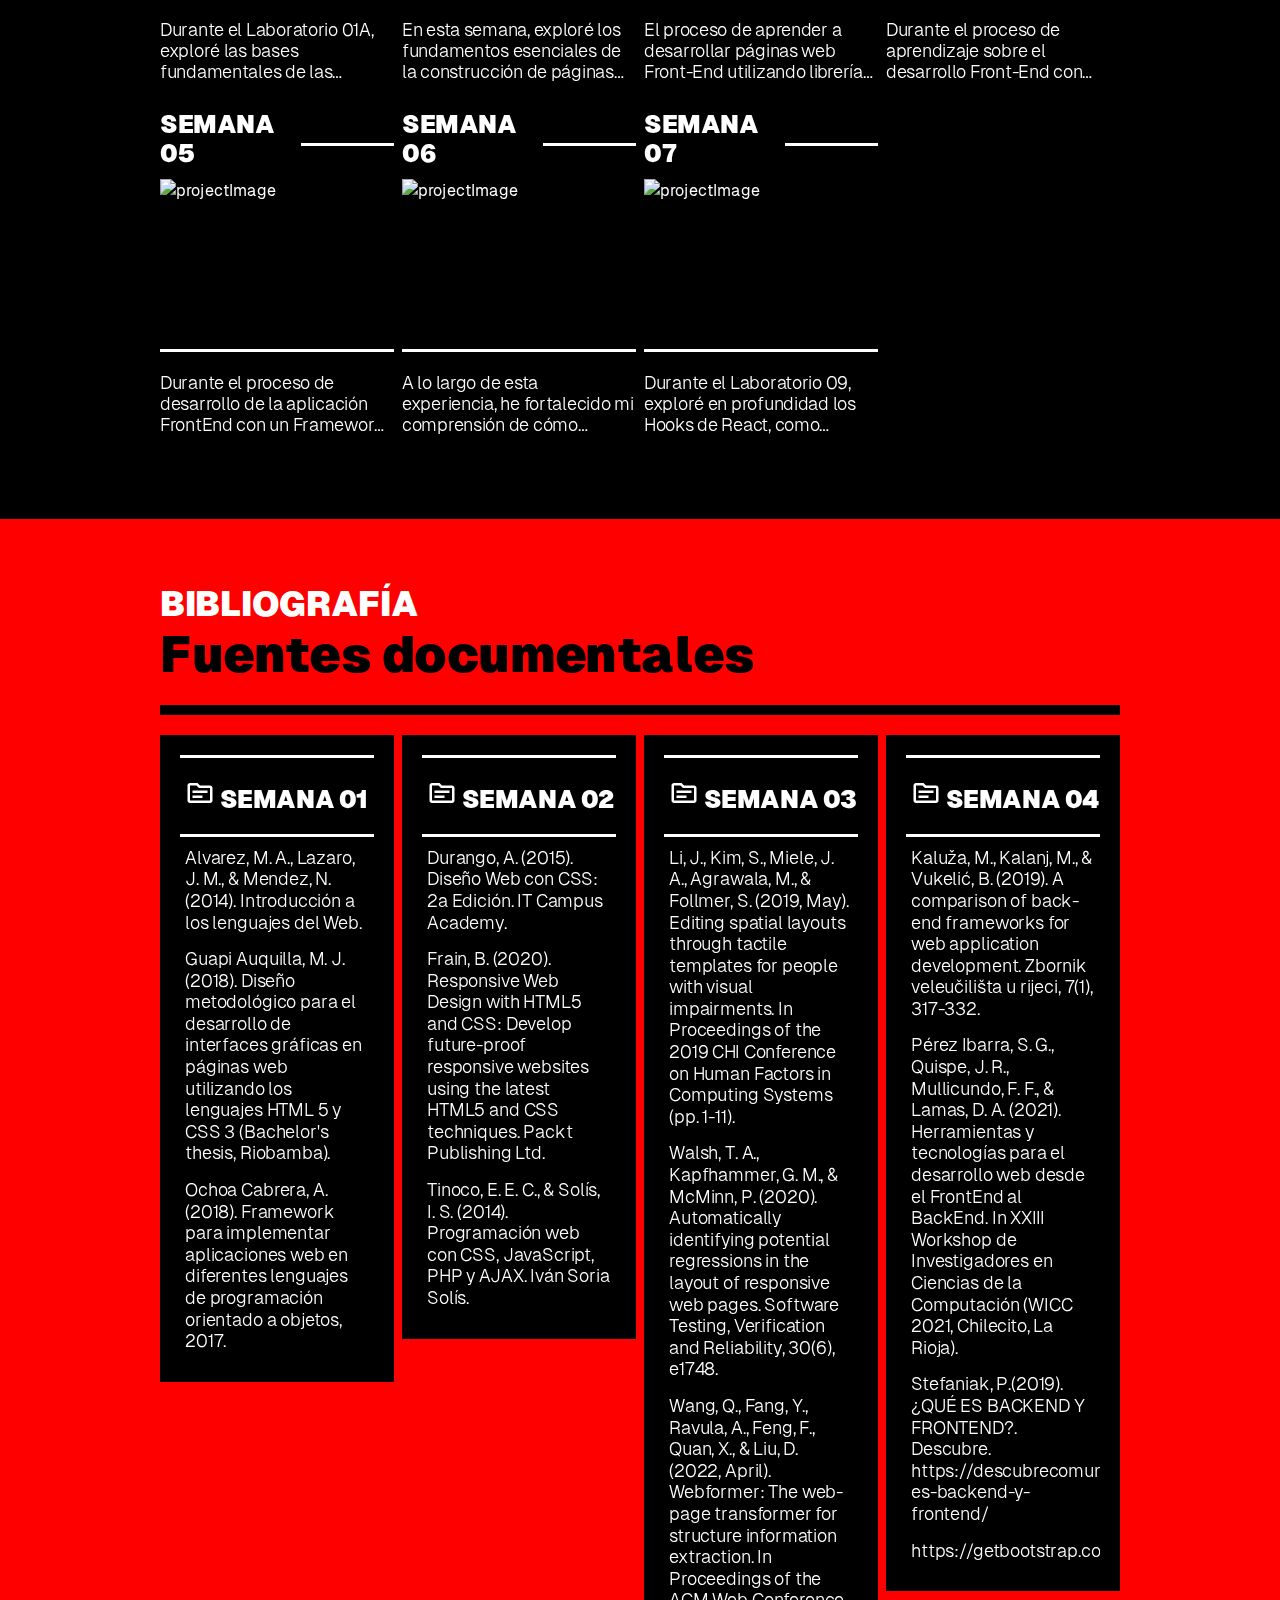
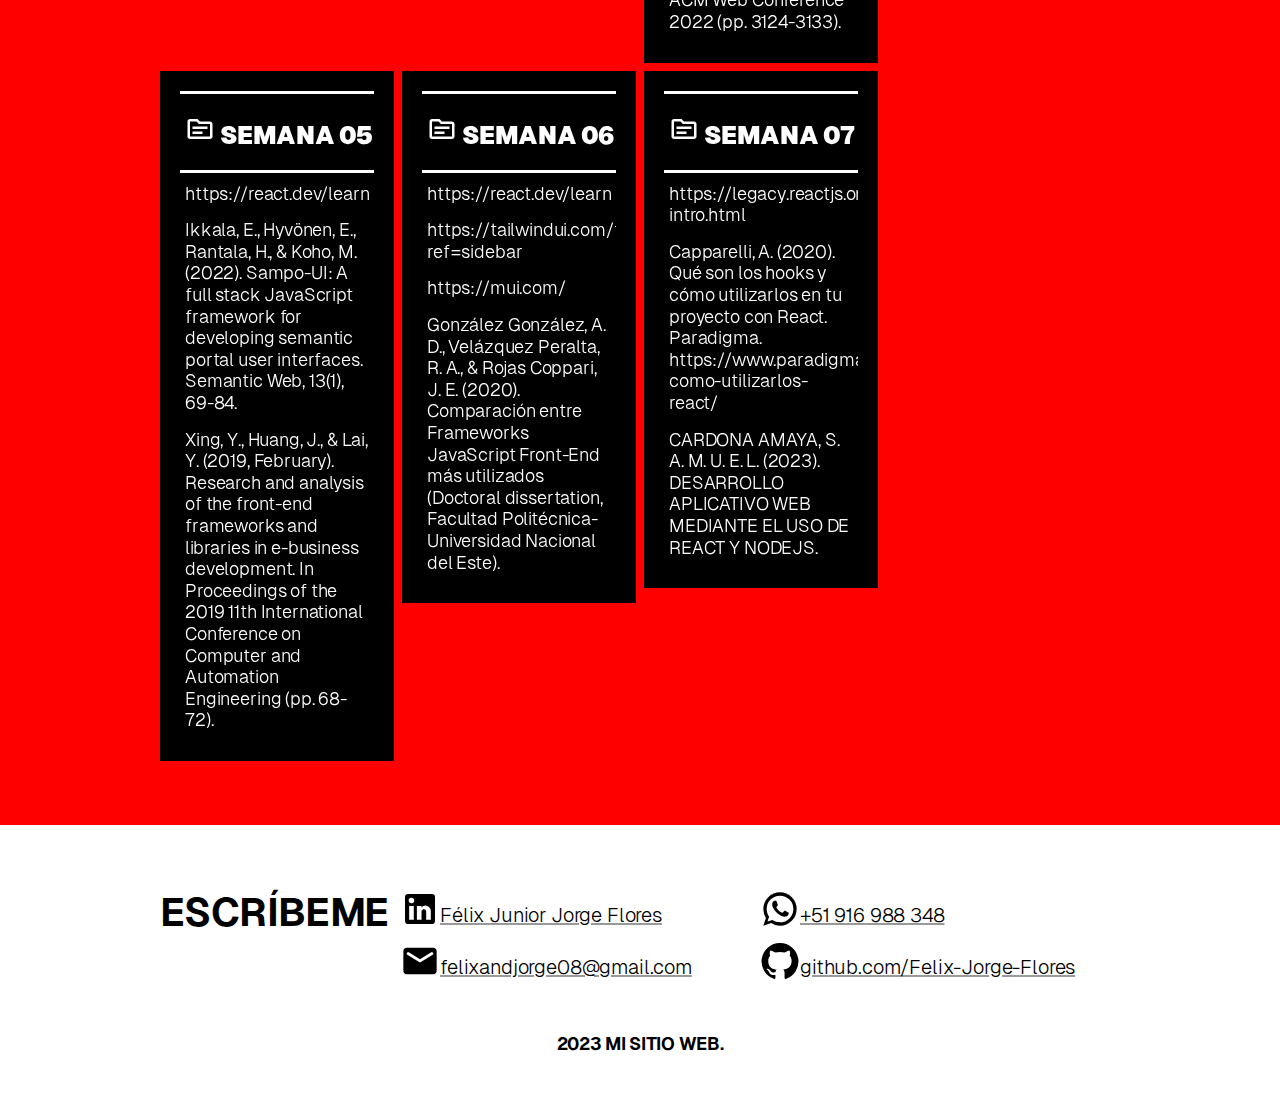
==== commit f11d5ce3: "Conffeti animation added" ====
--- a/index.html
+++ b/index.html
@@ -28,8 +28,8 @@
   </script>
   <title>Portafolio Felix</title>
 
-  <script type="module" crossorigin src="/assets/index.b877705a.js"></script>
-  <link rel="stylesheet" href="/assets/index.4342e6a9.css">
+  <script type="module" crossorigin src="/assets/index.2b6af7d0.js"></script>
+  <link rel="stylesheet" href="/assets/index.cae744f8.css">
 </head>
 
 <body>
--- a/assets/index.cae744f8.css
+++ b/assets/index.cae744f8.css
@@ -0,0 +1 @@
+.ReactModalPortal>div{opacity:0}.ReactModalPortal .ReactModal__Overlay{align-items:center;display:flex;justify-content:center;transition:opacity .2s ease-in-out;z-index:999}.modal-fondo{background-color:#0000004d;bottom:0;left:0;right:0;top:0;position:fixed}.ReactModalPortal .ReactModal__Overlay--after-open{opacity:1}.ReactModalPortal .ReactModal__Overlay--before-close{opacity:0}.modal{background:white;border-radius:5px;color:#333;display:inline;max-height:620px;max-width:500px;outline:none;padding:10px}.fab{border-radius:100%;bottom:25px;font-size:20px;padding:25px;position:fixed;right:25px;width:80px;height:80px}.fab-danger{border-radius:100%;bottom:25px;font-size:22px;position:fixed;left:25px;width:70px;height:70px}.circle{display:flex;width:40px;height:40px;background-color:green;border-radius:50%}a{text-decoration:none}@font-face{font-family:Geist;src:url(/assets/Geist-Thin.a843848b.otf) format("opentype");font-style:thin}@font-face{font-family:Geist;src:url(/assets/Geist-Light.b10c39d1.otf) format("opentype");font-weight:300;font-style:normal}@font-face{font-family:Geist;src:url(/assets/Geist-Regular.a39dc404.otf) format("opentype");font-weight:400;font-style:normal}@font-face{font-family:Geist;src:url(/assets/Geist-Bold.5fcd87d1.otf) format("opentype");font-weight:700;font-style:normal}@font-face{font-family:Geist;src:url(/assets/Geist-UltraBlack.5a02110b.otf) format("opentype");font-weight:900;font-style:normal}.confetti-container{position:fixed;top:0;left:0;width:100%;height:100%;overflow:hidden}.confetti{width:10px;height:10px;background-color:#e74c3c;border-radius:50%;position:absolute;animation:confetti 5s linear infinite}@keyframes confetti{0%{transform:translateY(0) rotate(0)}to{transform:translateY(100vh) rotate(360deg)}}.modal{position:absolute;top:50%;left:50%;transform:translate(-50%,-50%);background-color:#fff;border:1px solid #ccc;padding:20px;text-align:center;box-shadow:0 0 10px #0003}
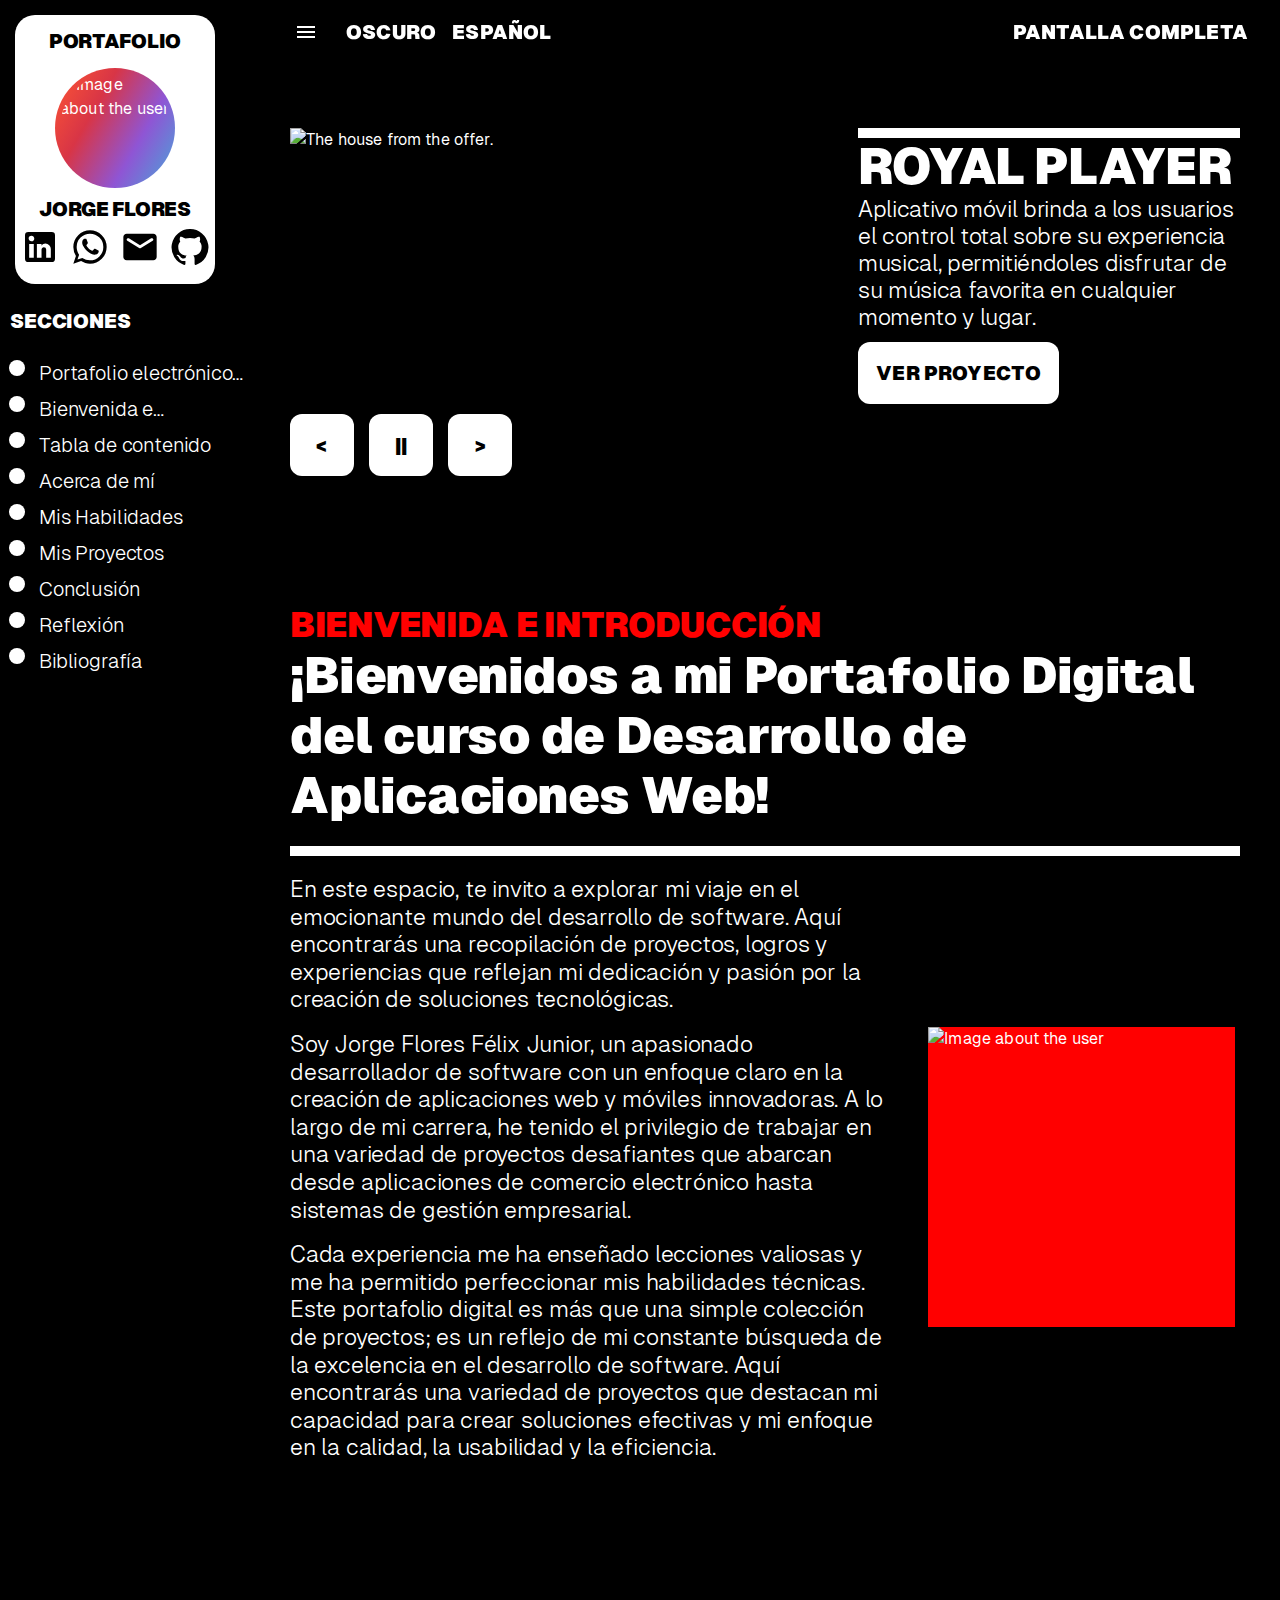
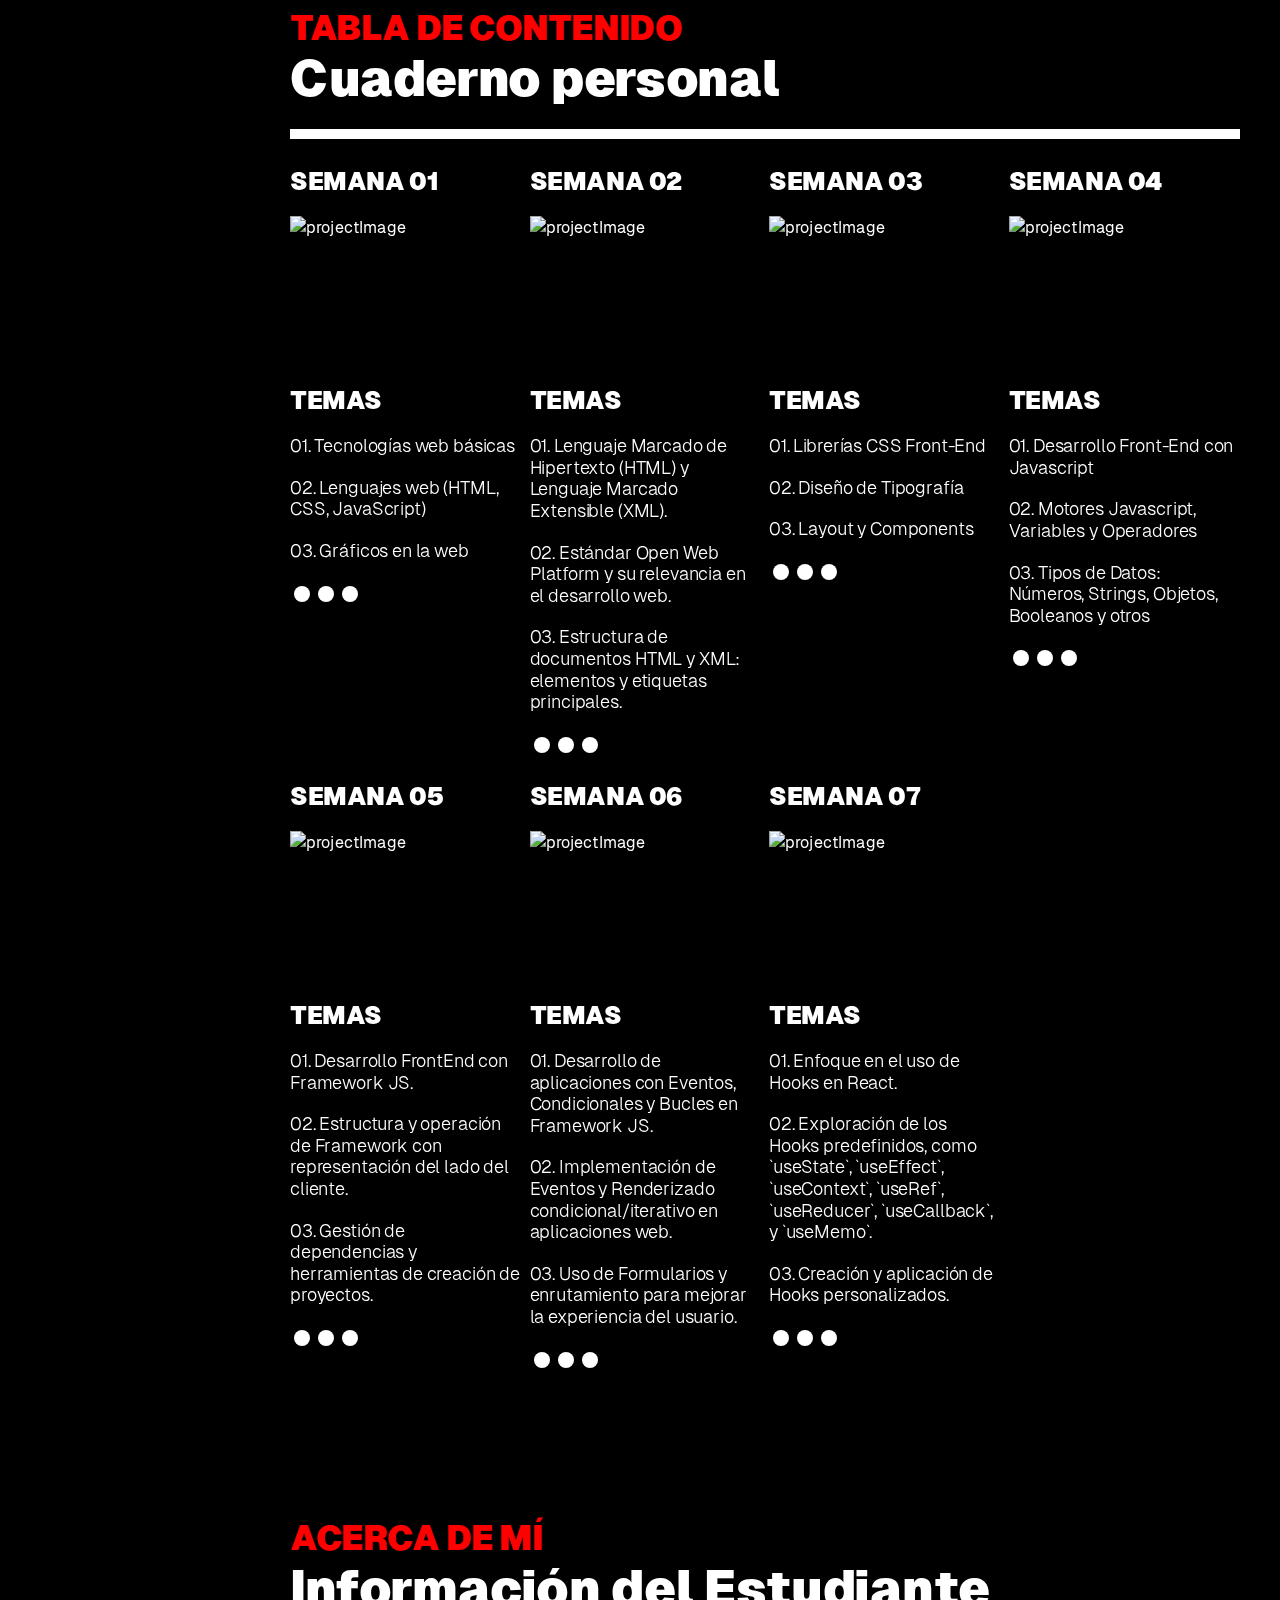
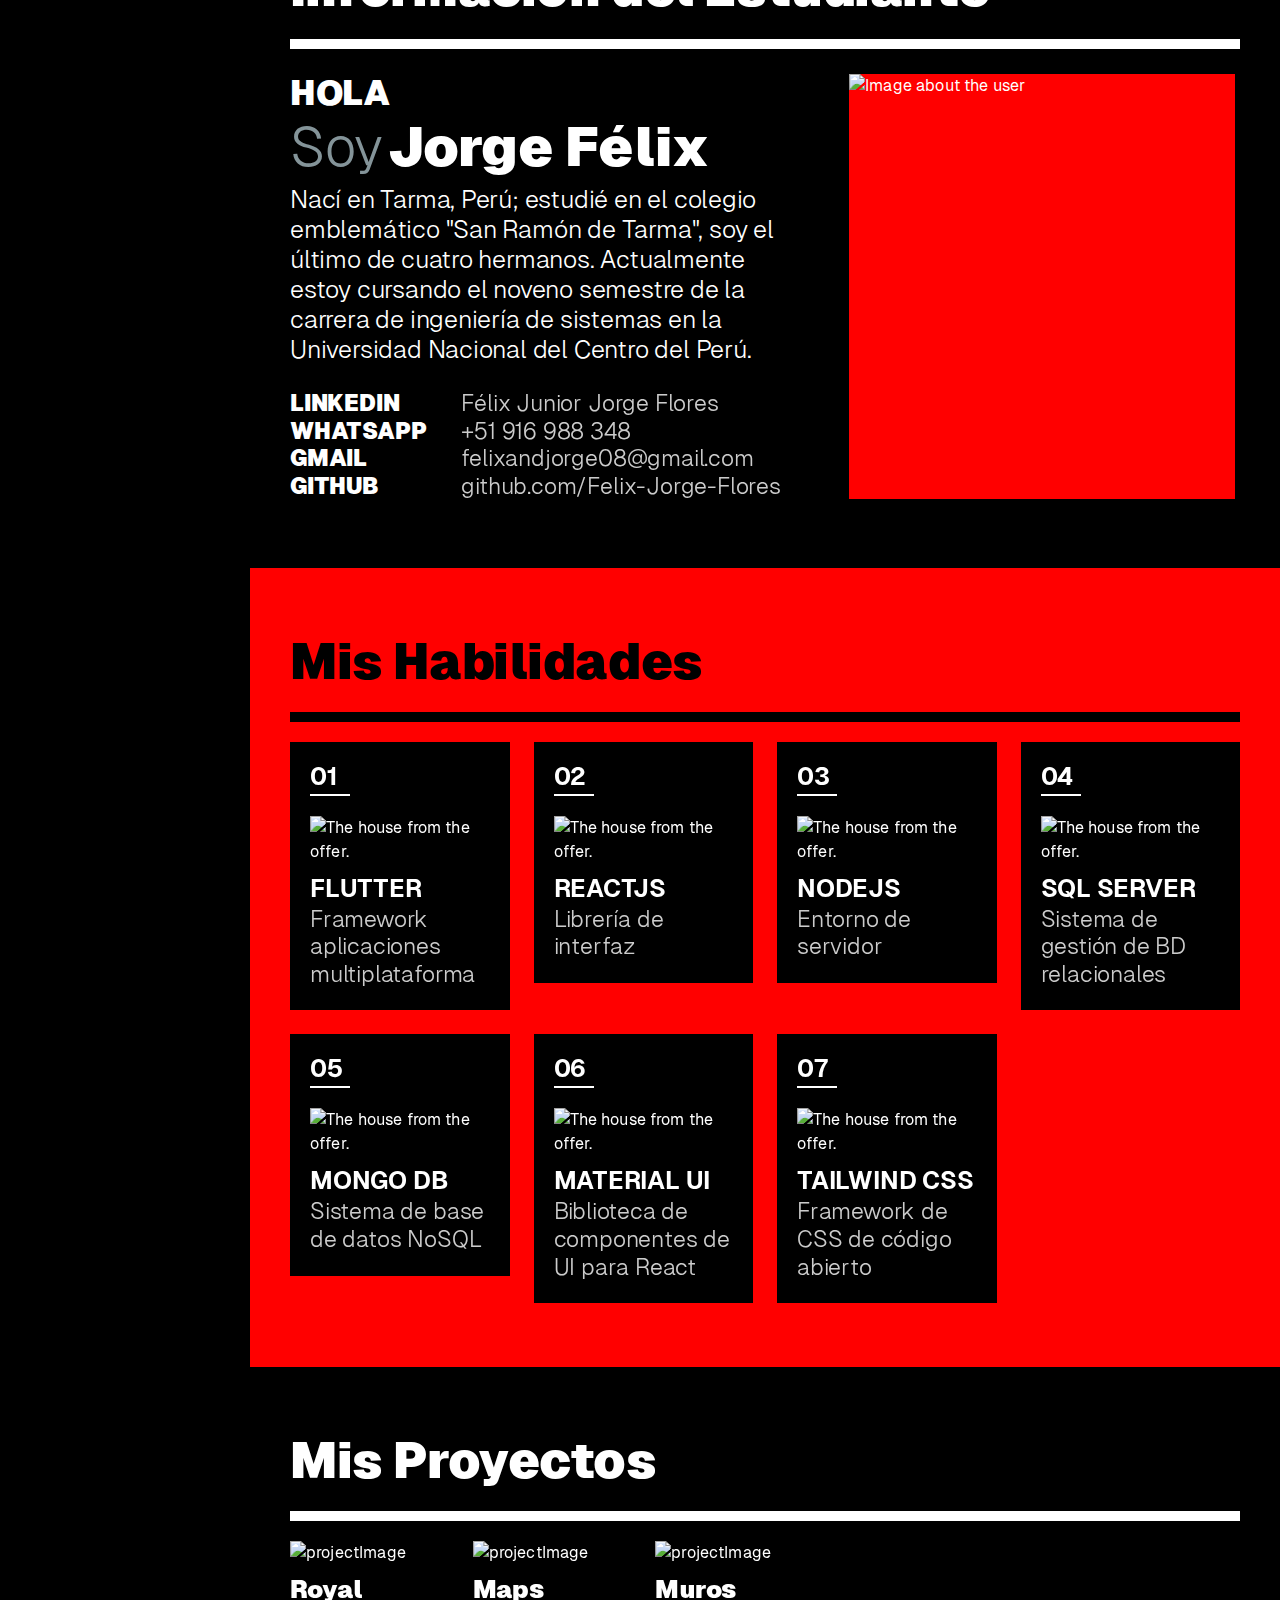
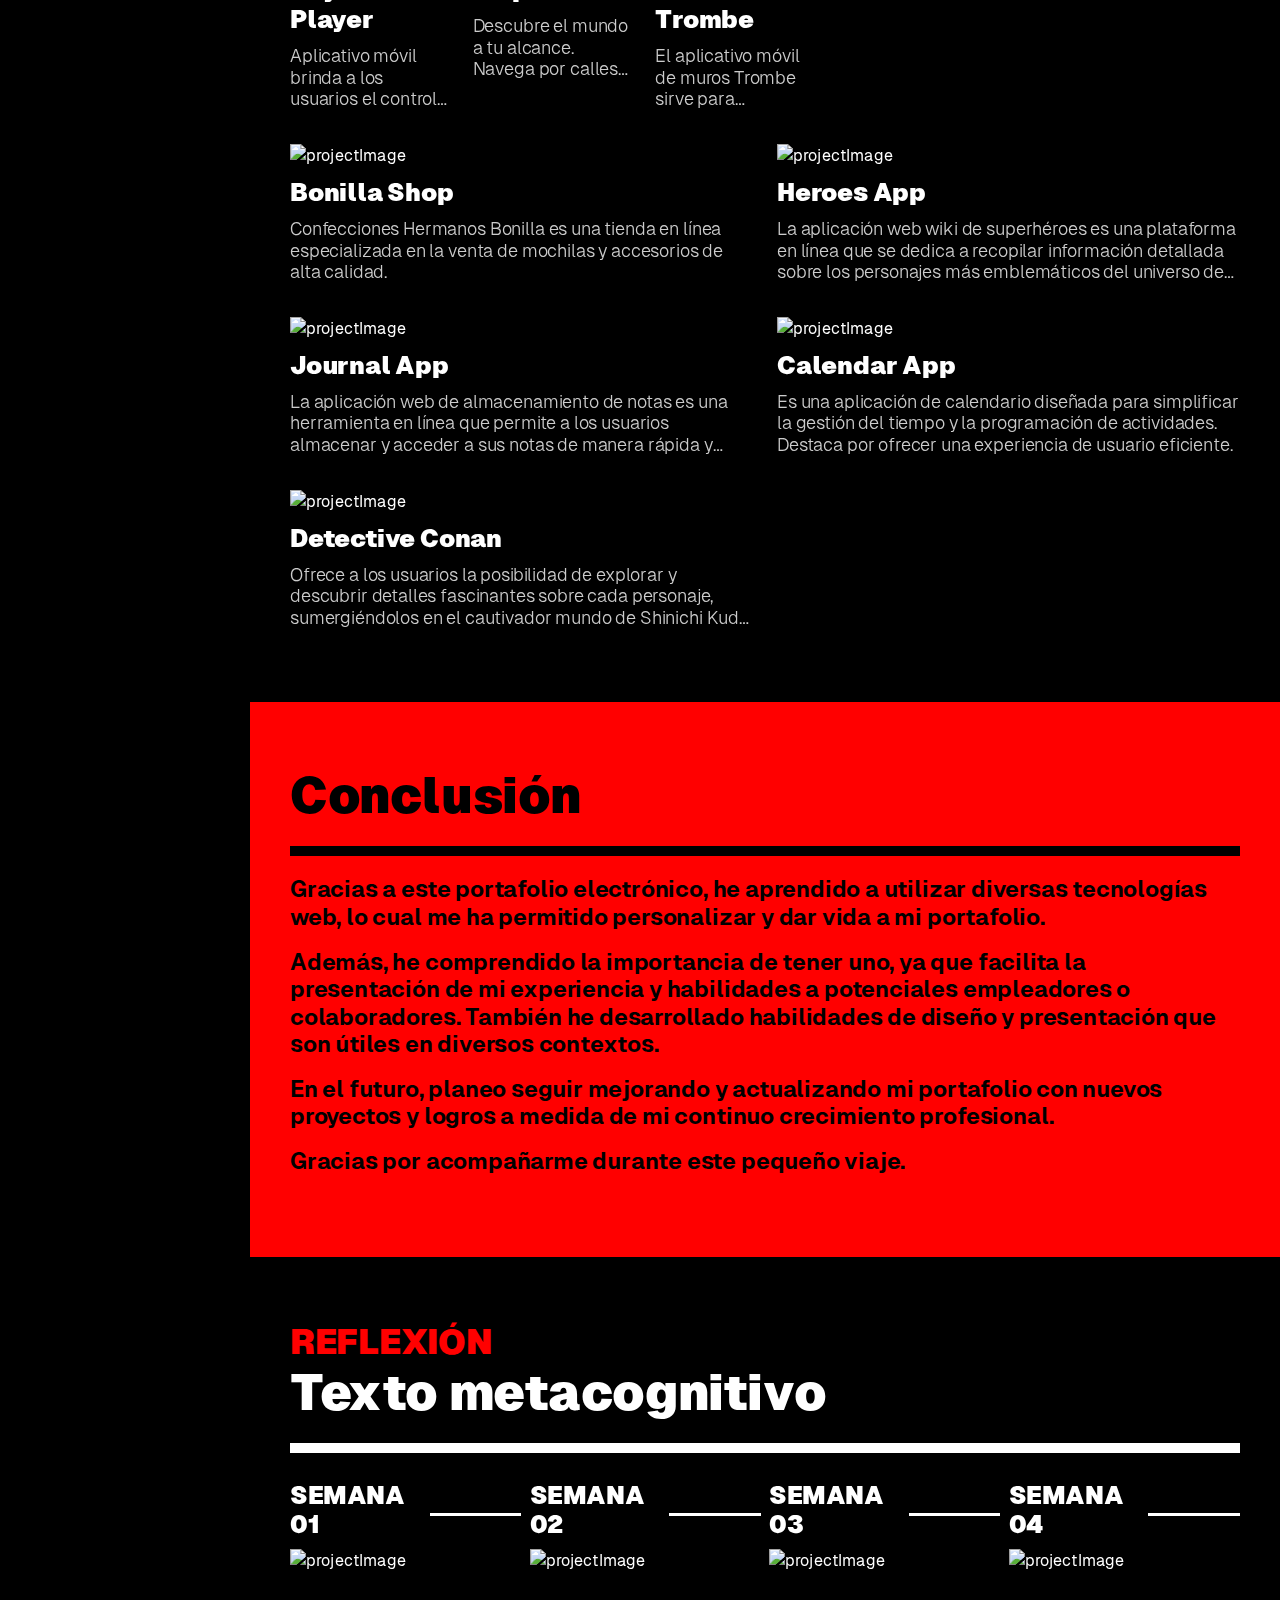
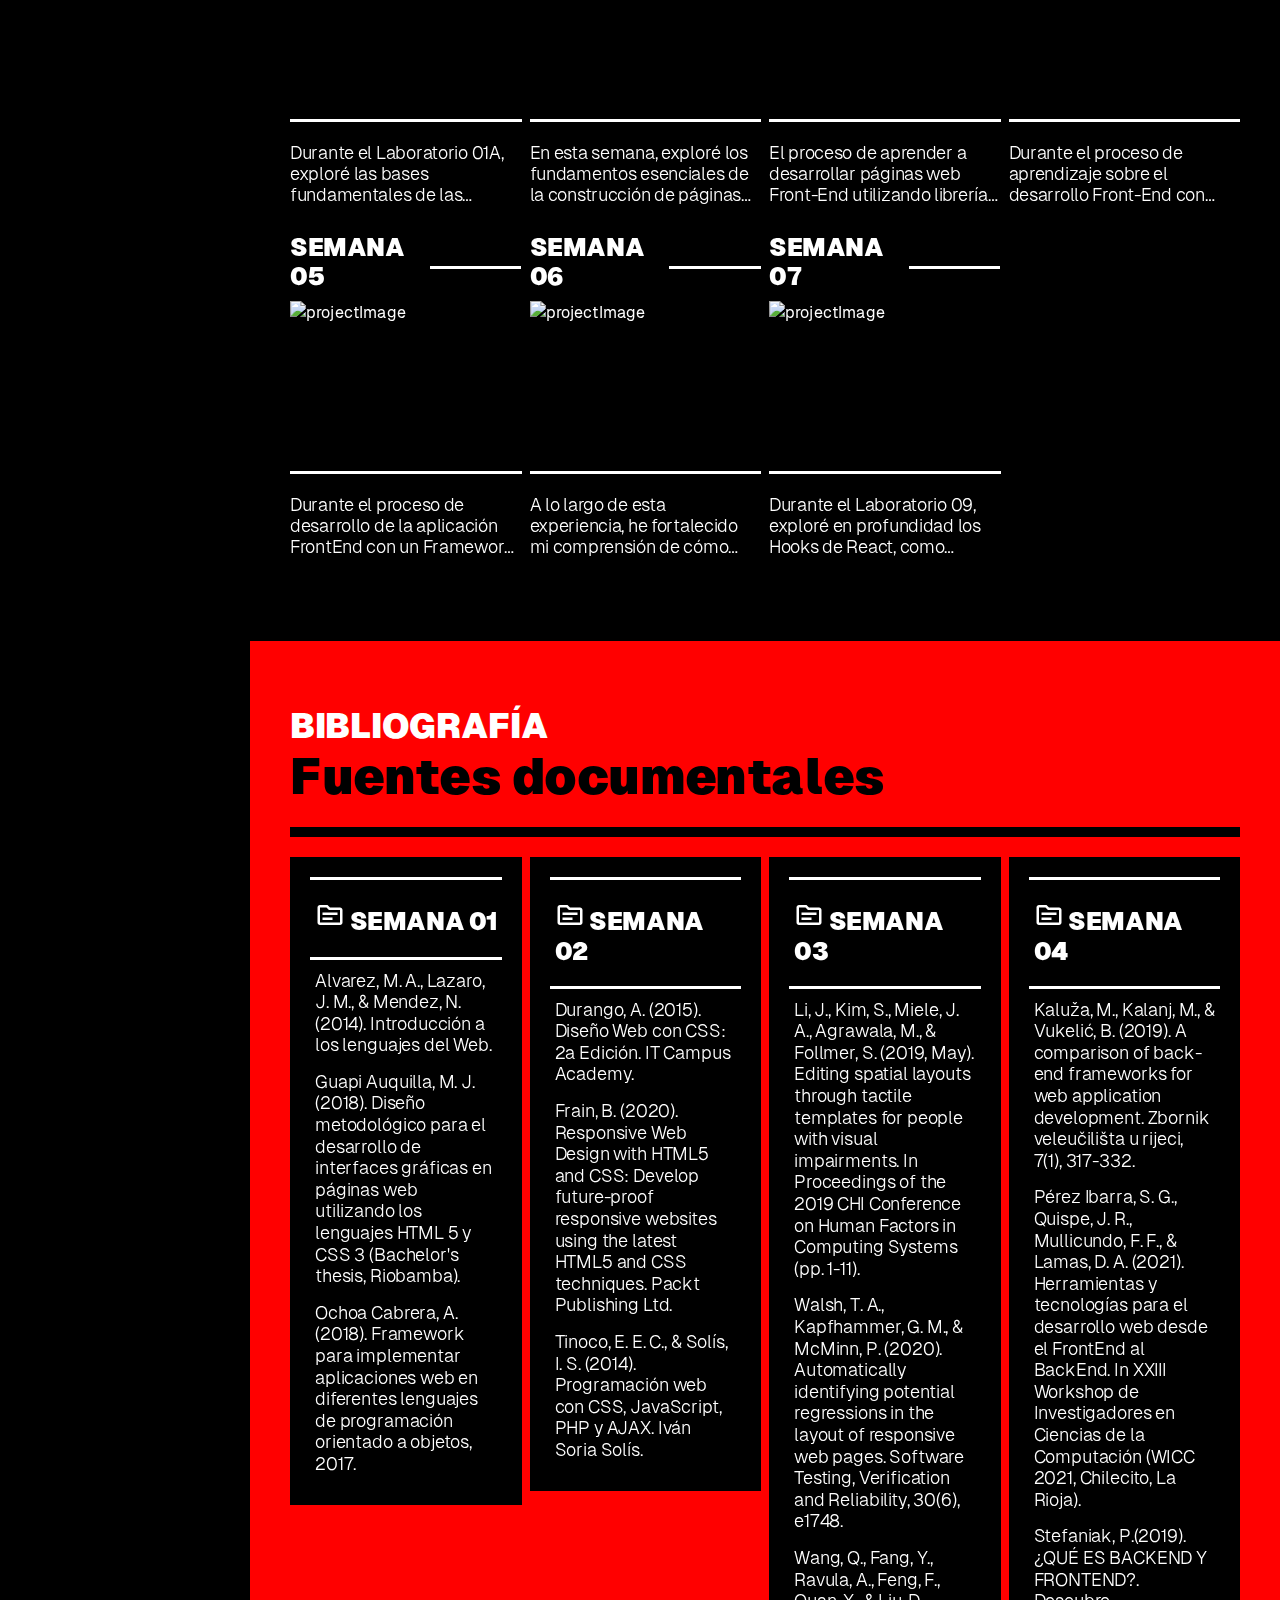
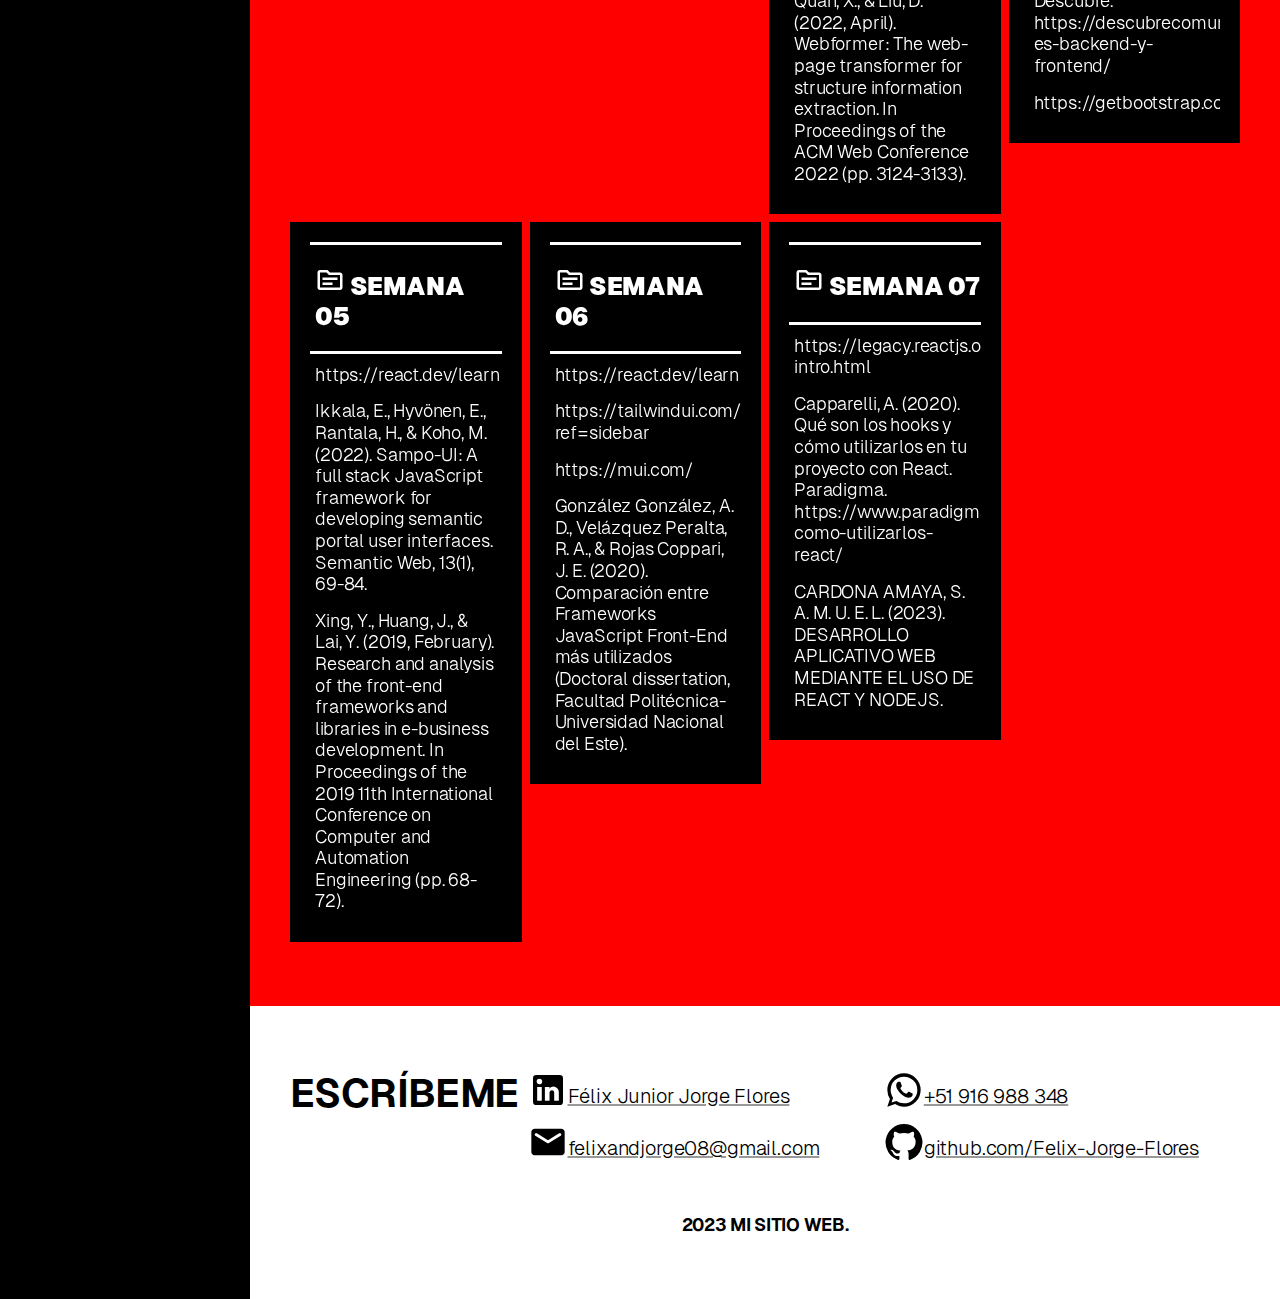
==== commit 4f7af1a0: "Description project calendar fixed" ====
--- a/index.html
+++ b/index.html
@@ -28,7 +28,7 @@
   </script>
   <title>Portafolio Felix</title>
 
-  <script type="module" crossorigin src="/assets/index.2b6af7d0.js"></script>
+  <script type="module" crossorigin src="/assets/index.57326a96.js"></script>
   <link rel="stylesheet" href="/assets/index.cae744f8.css">
 </head>
 
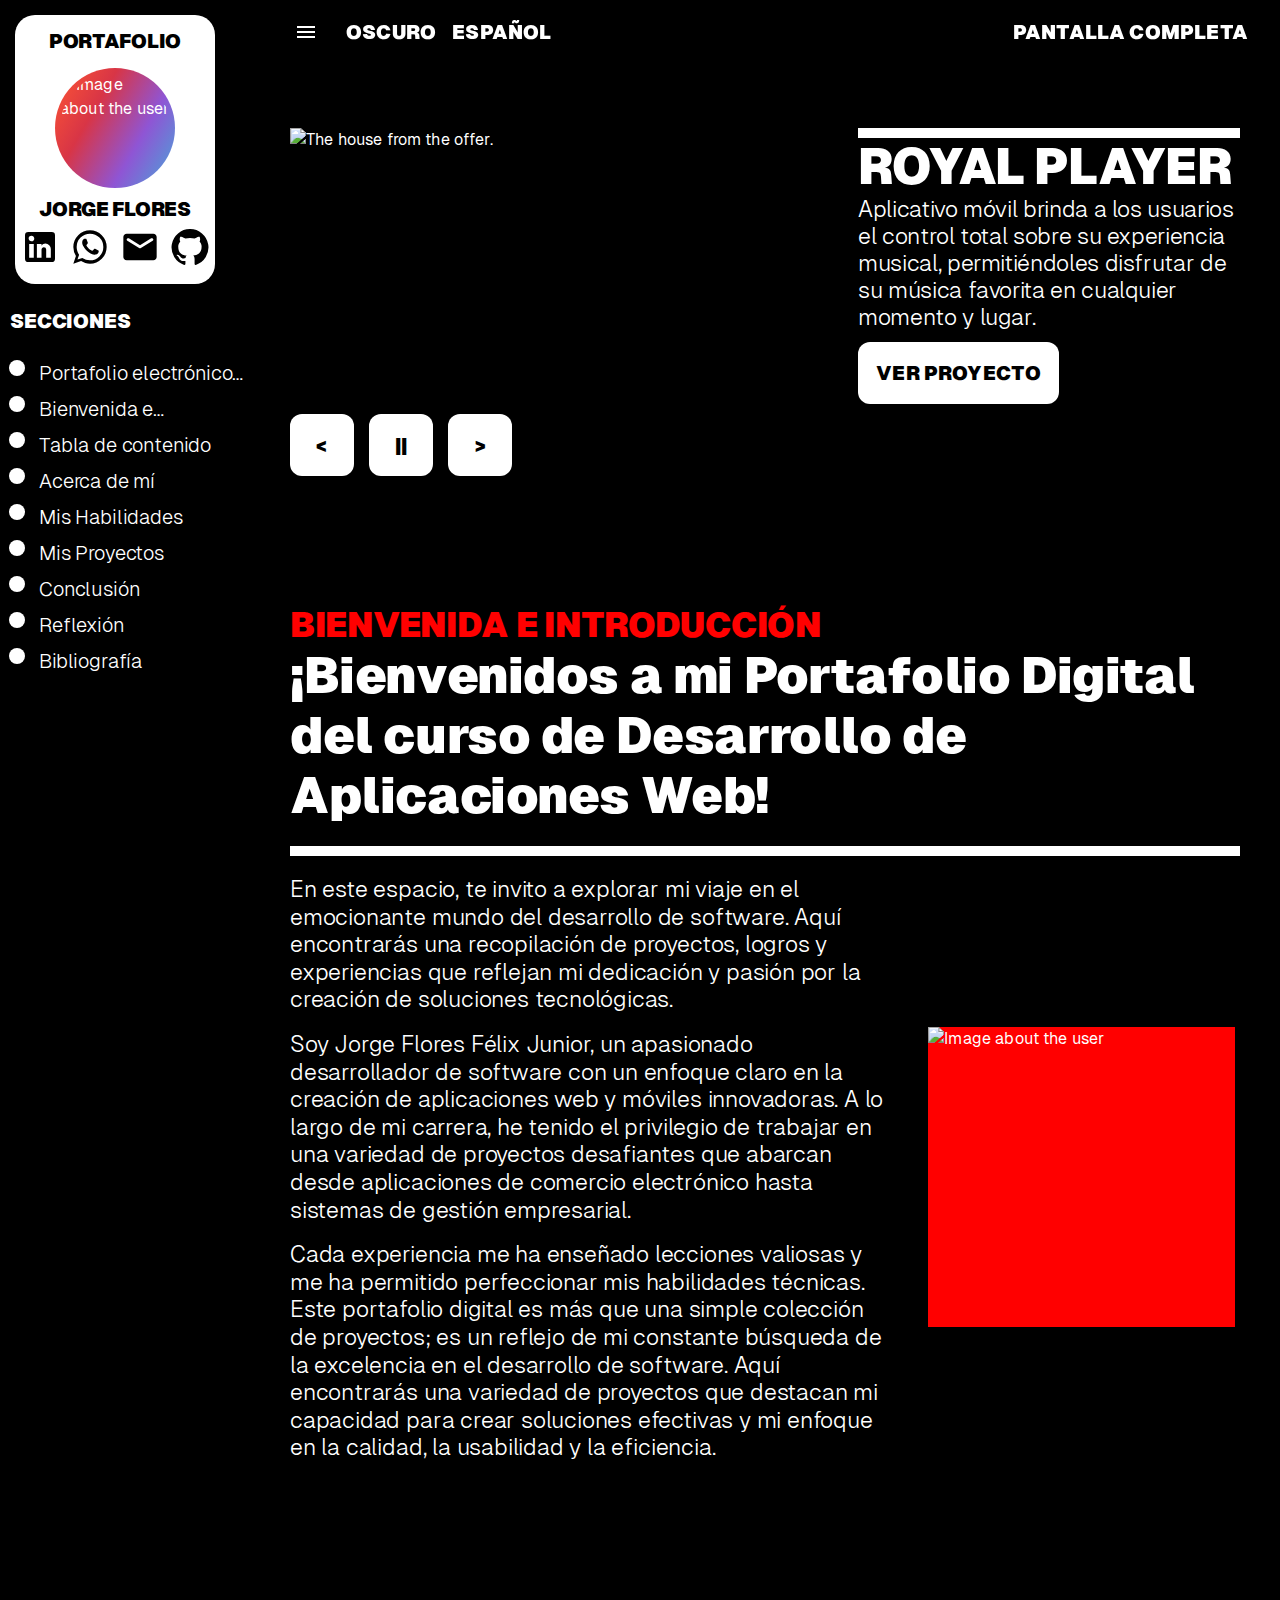
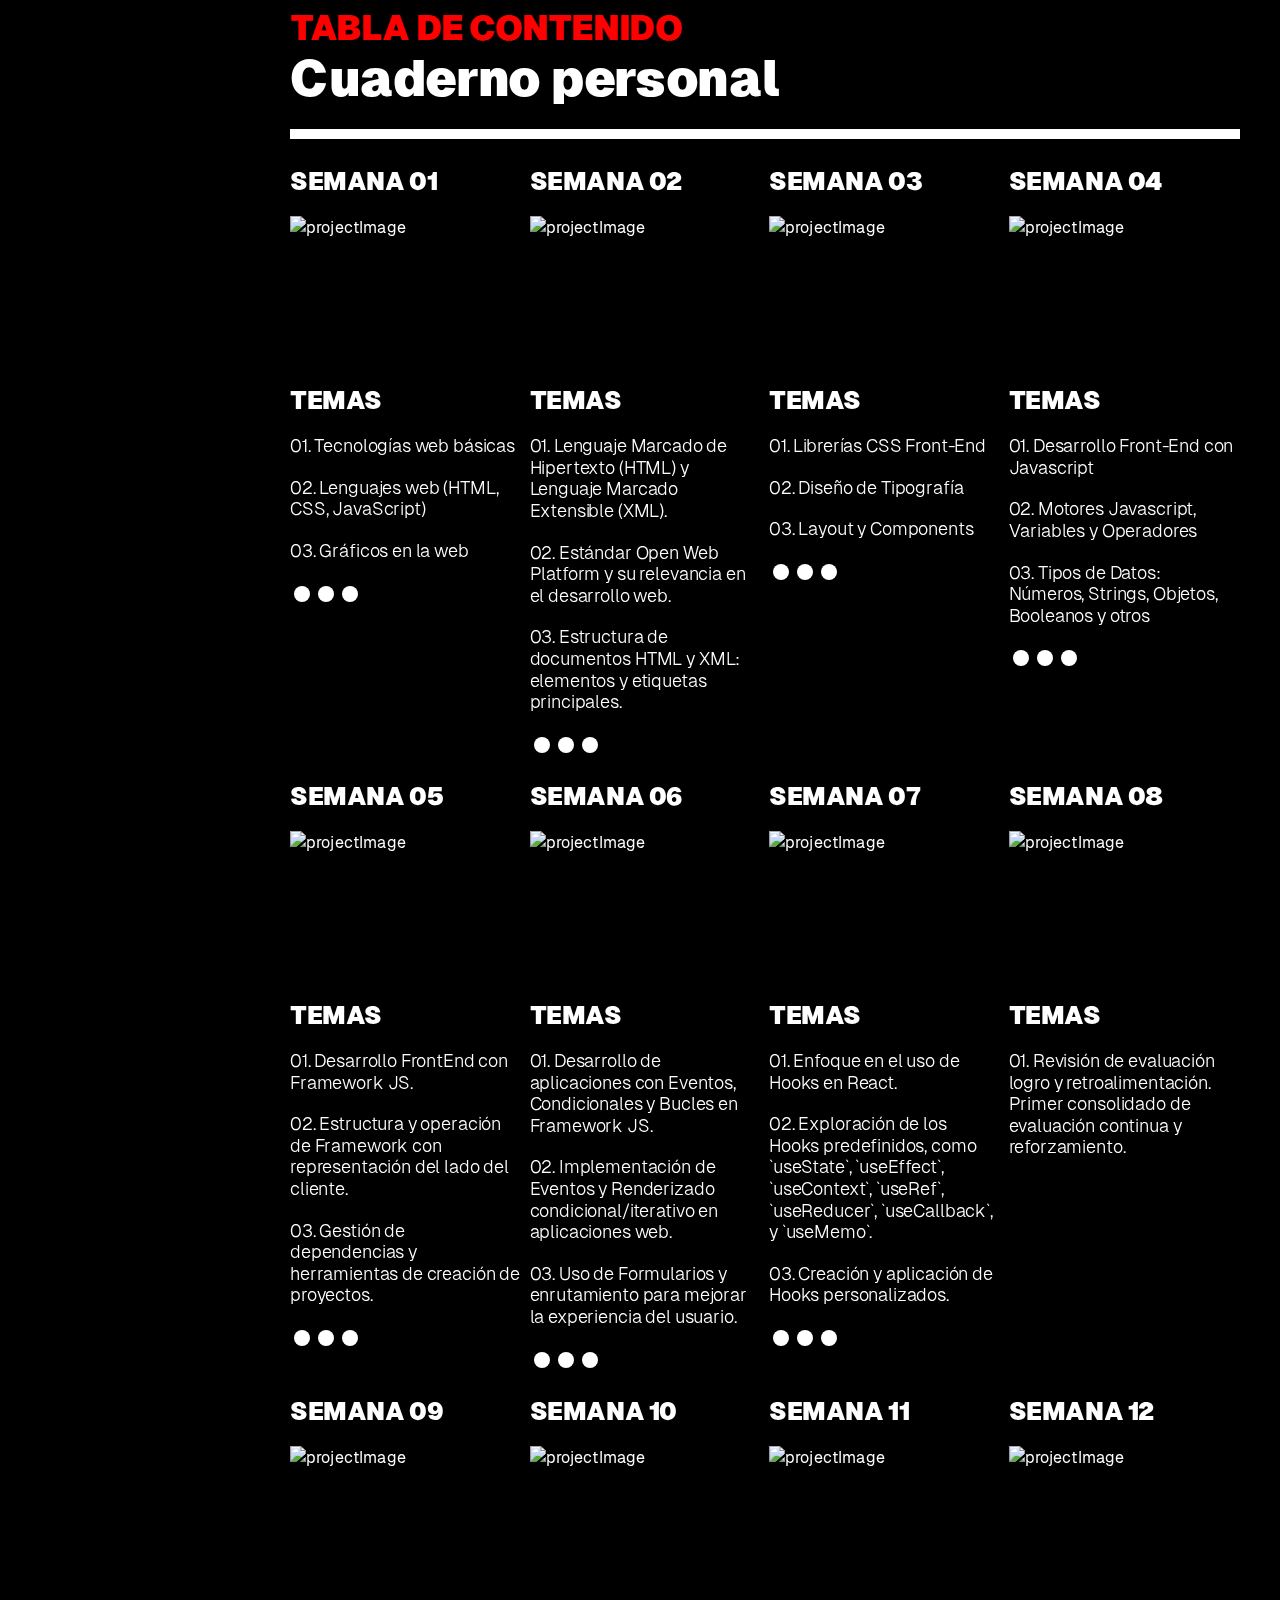
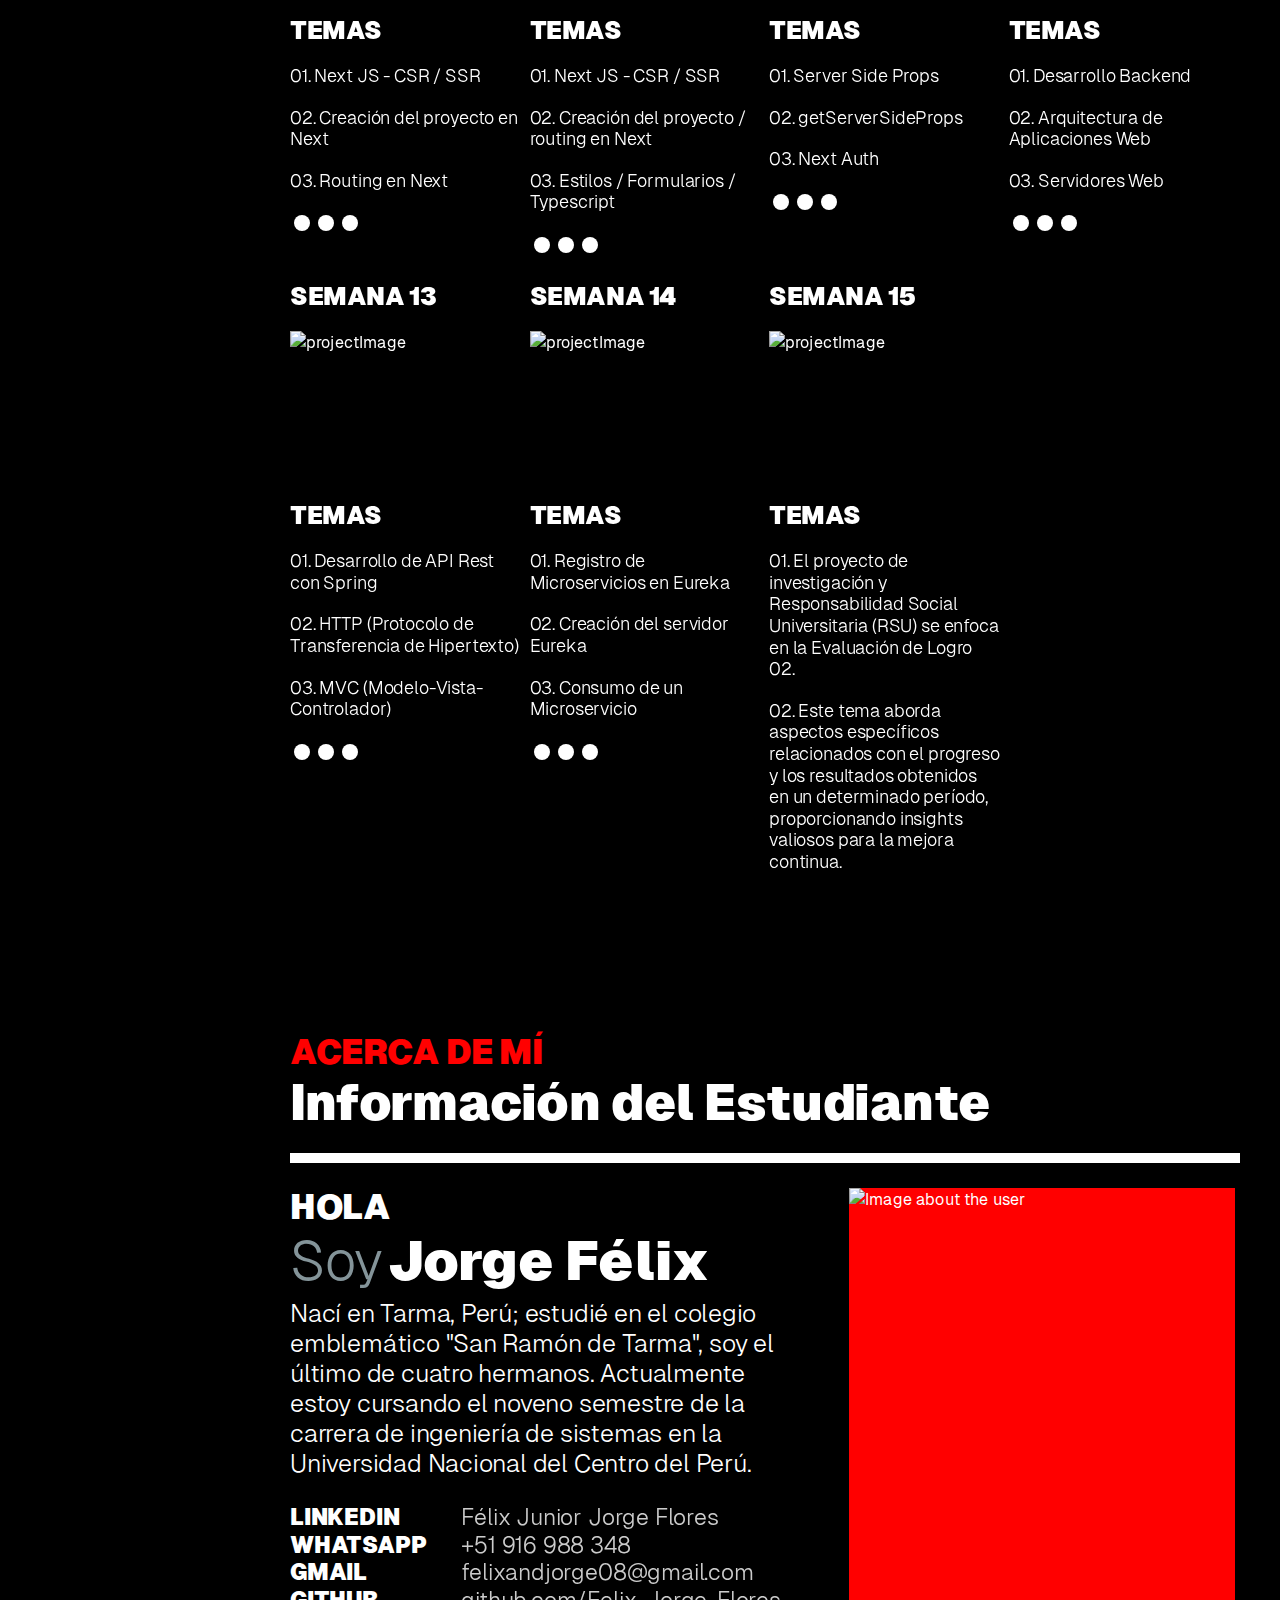
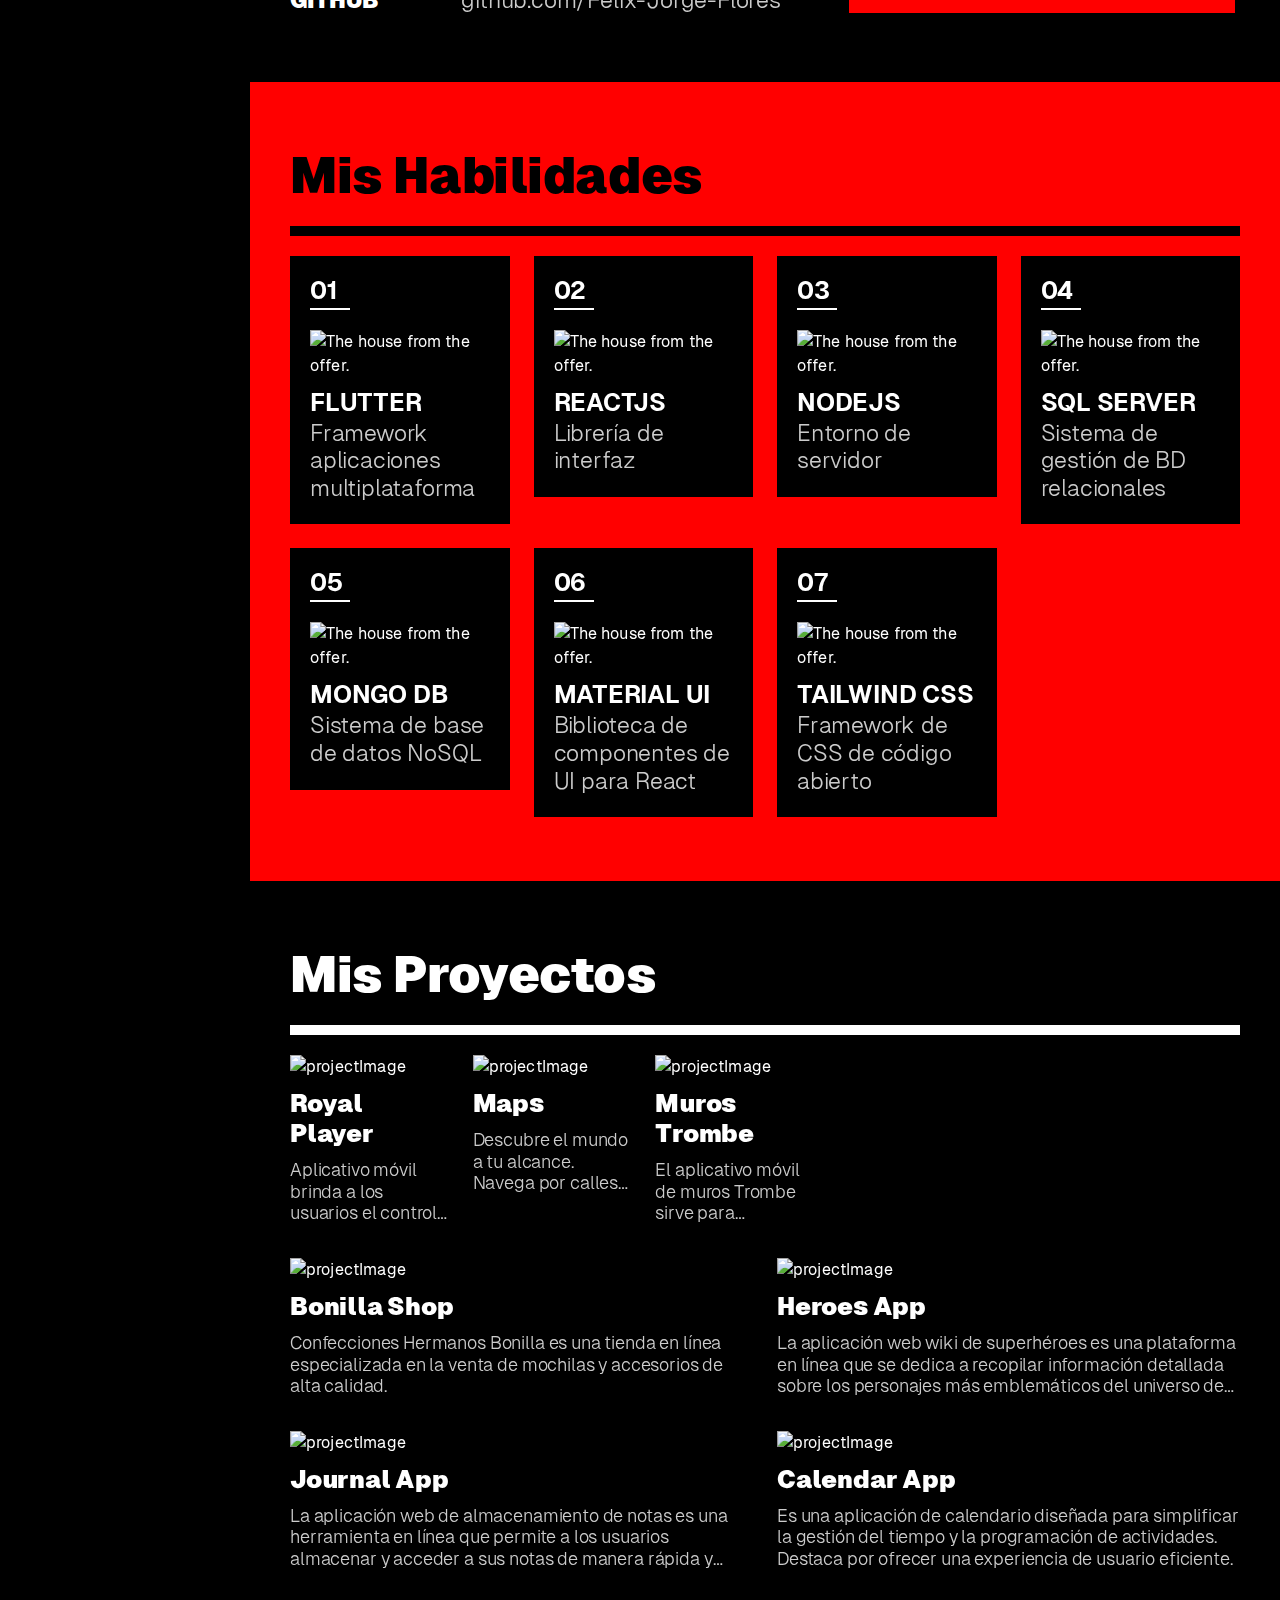
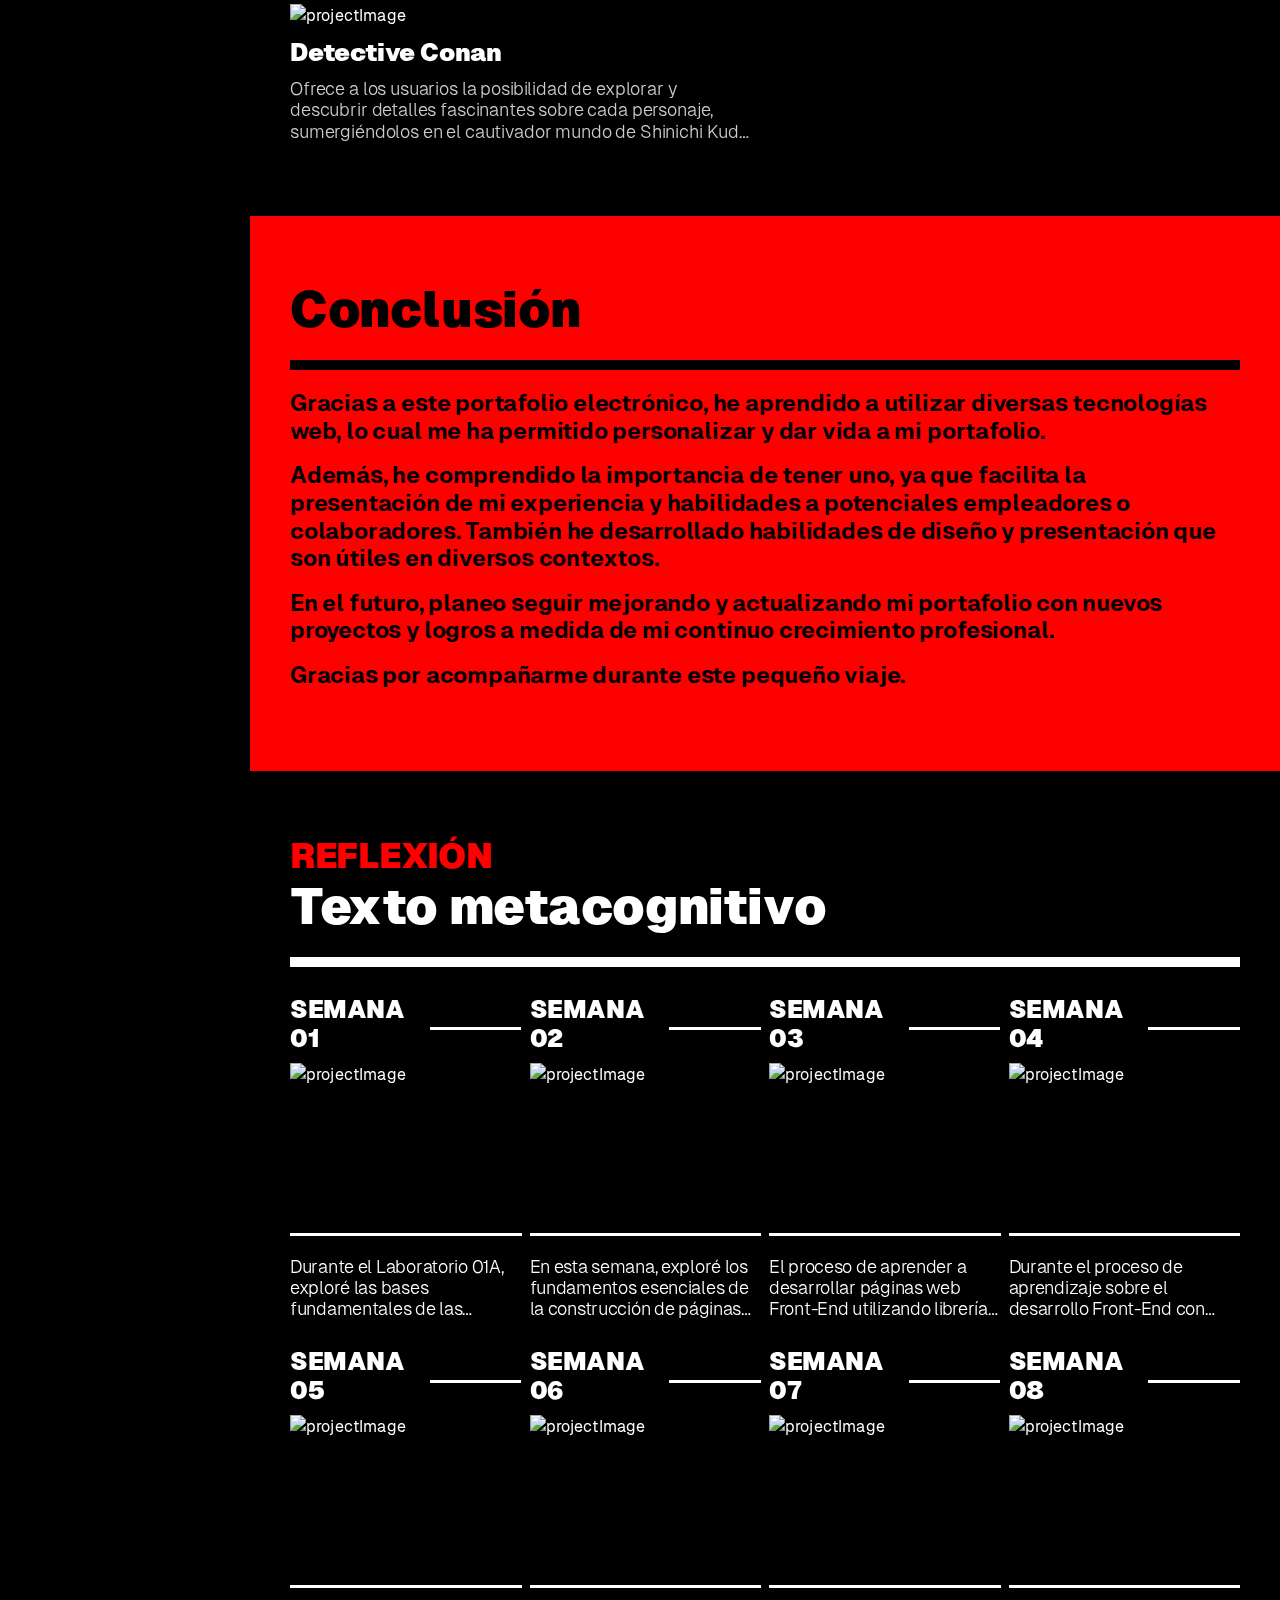
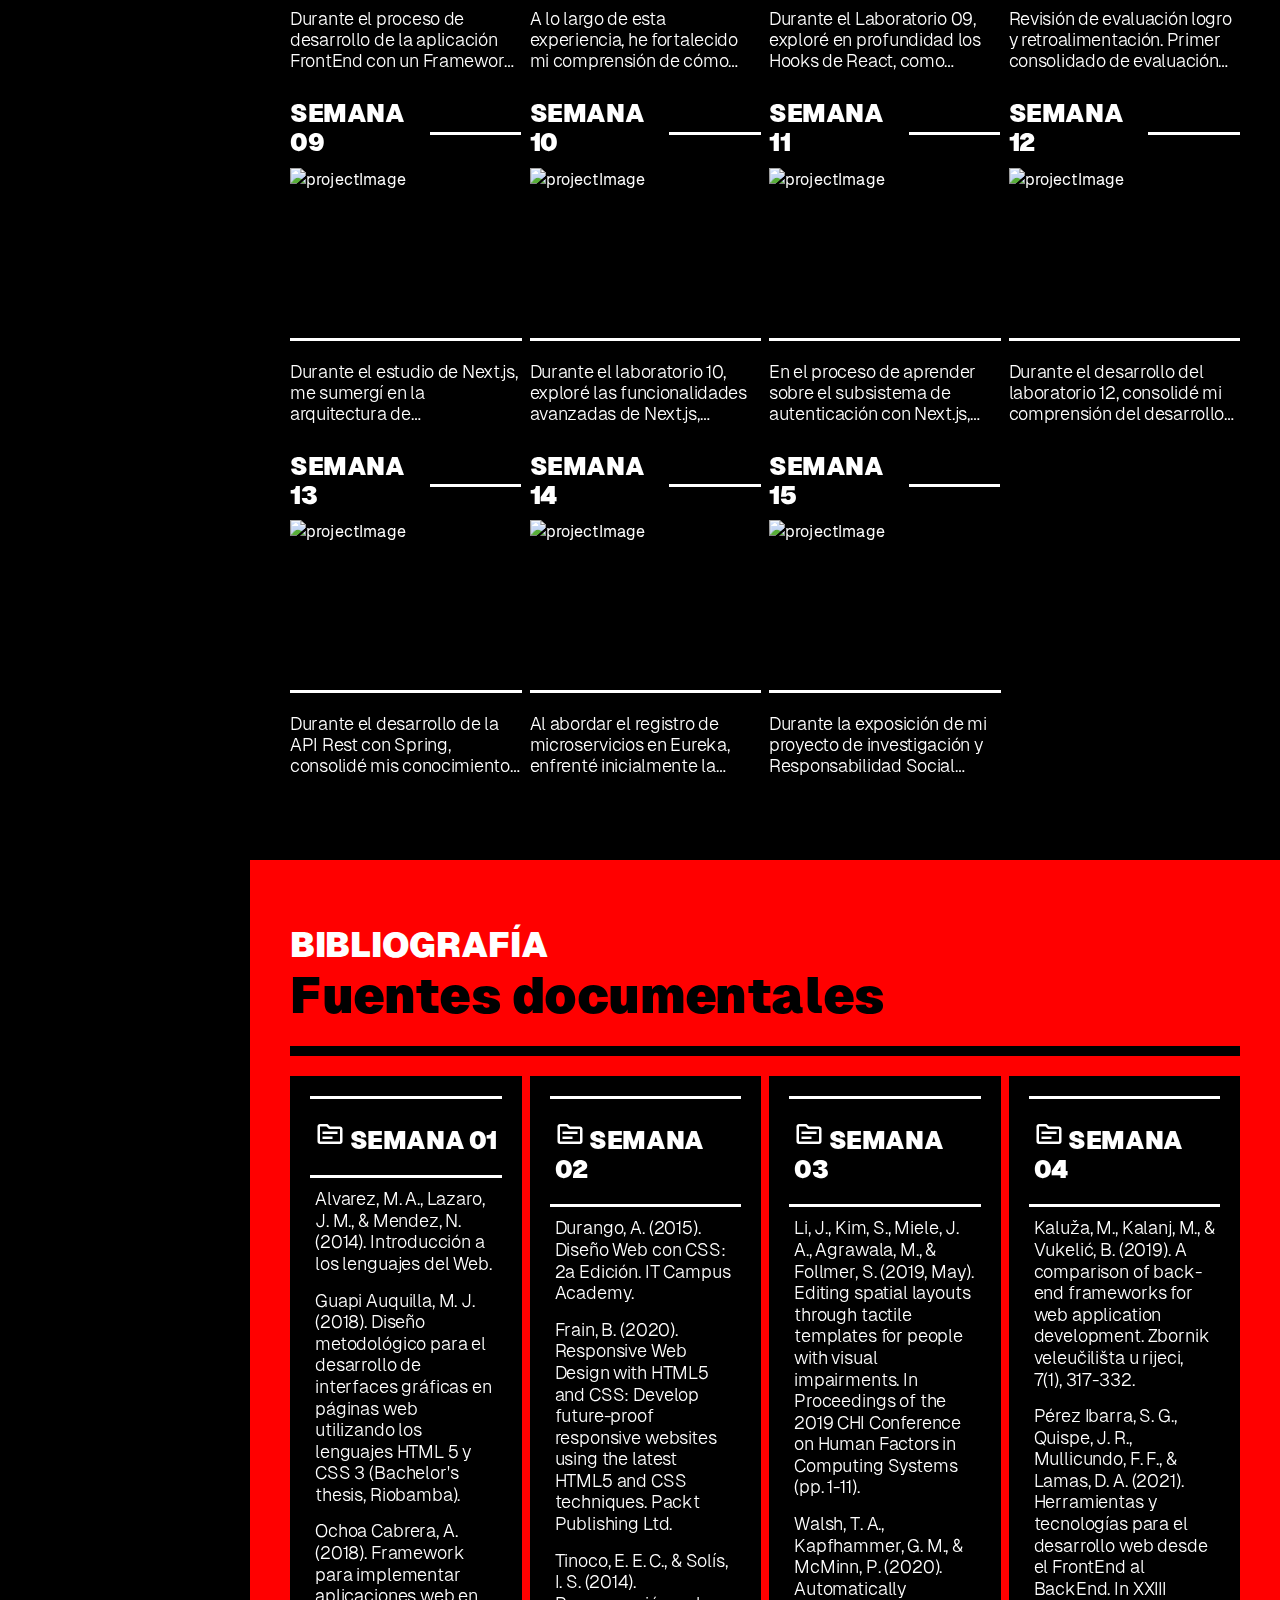
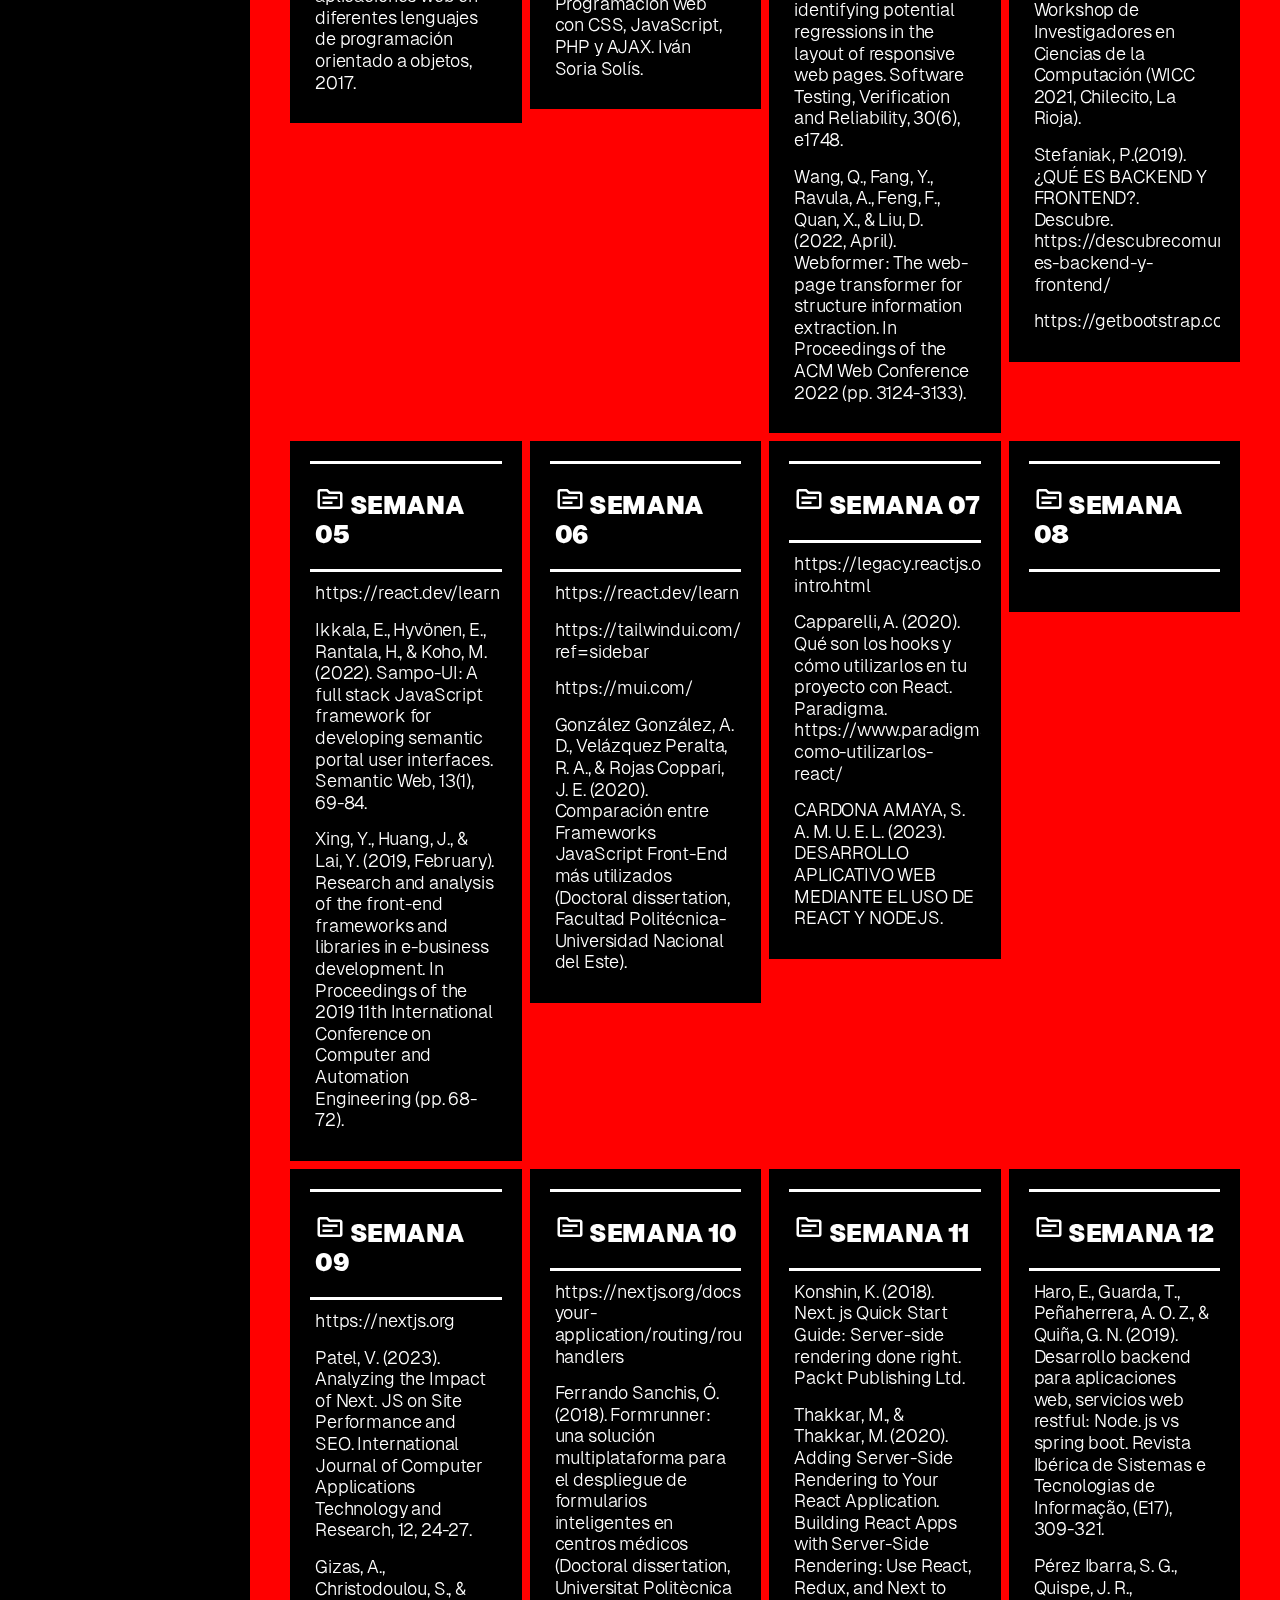
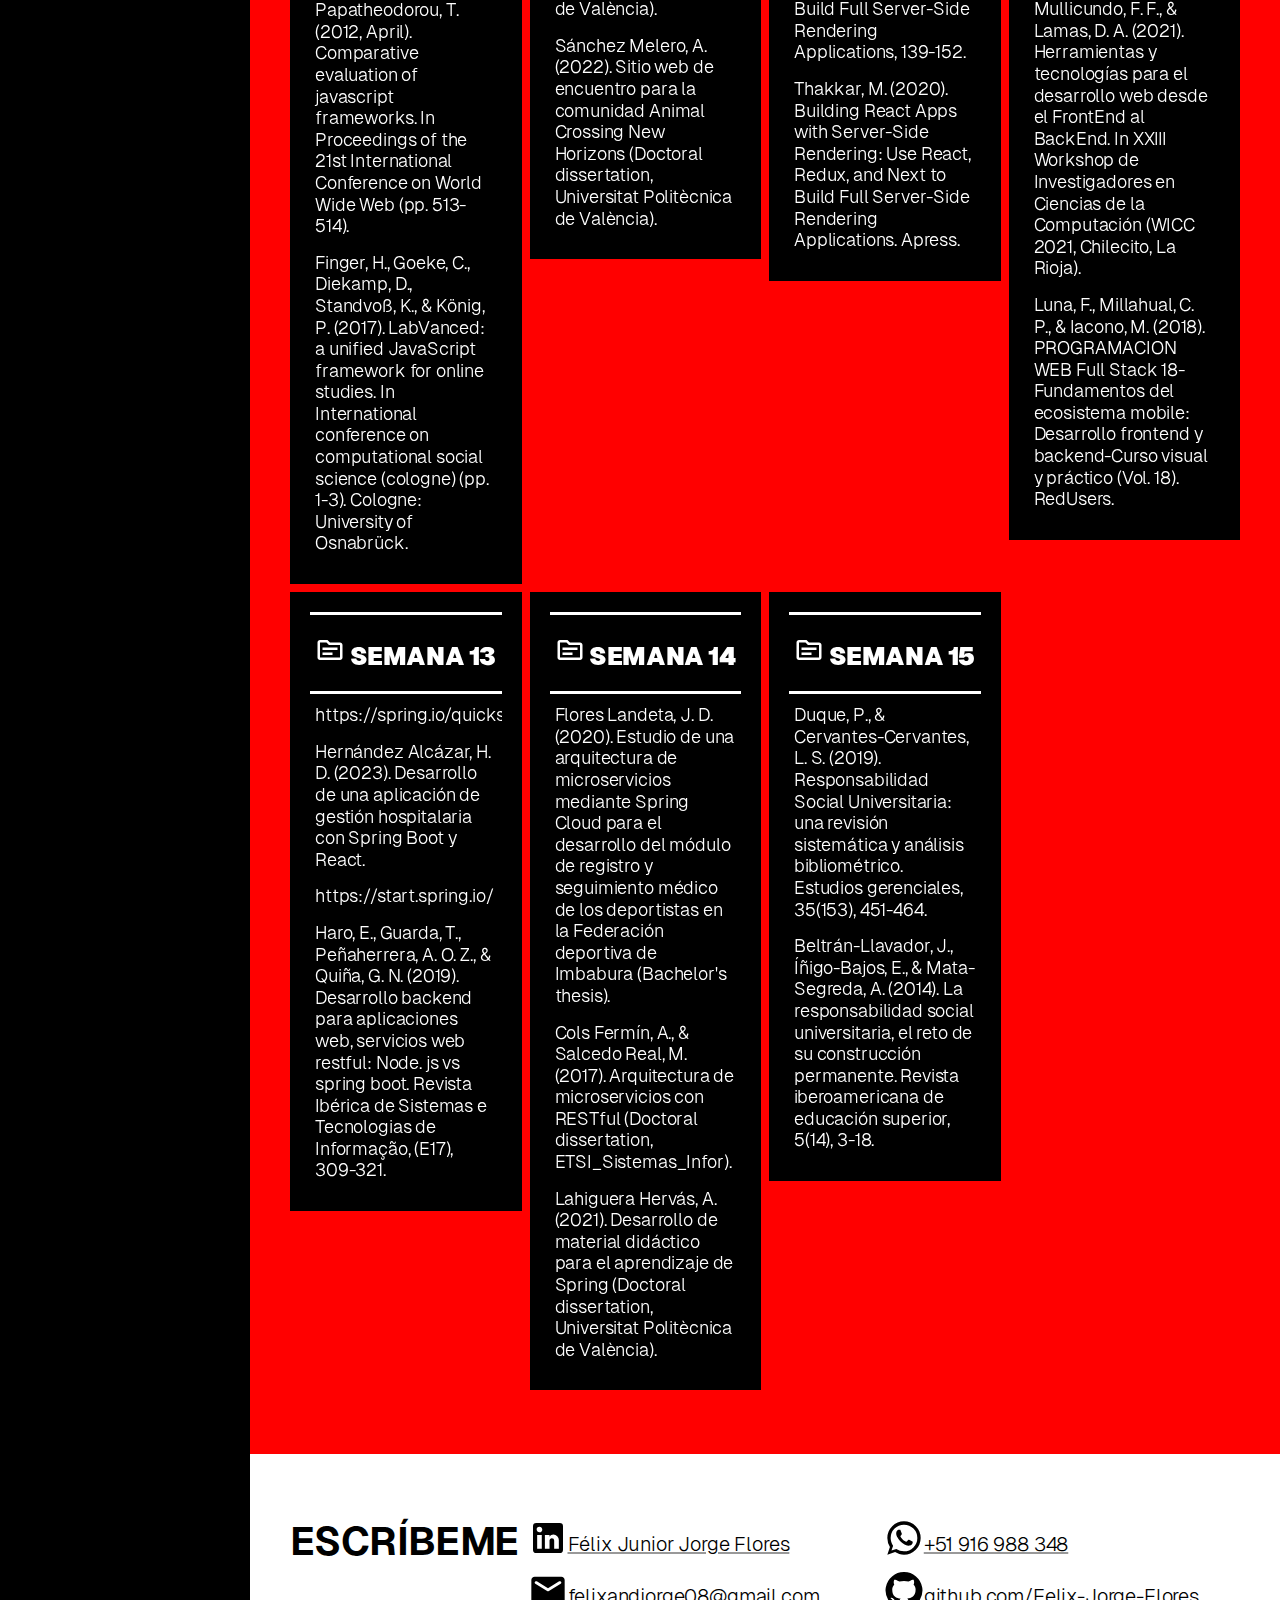
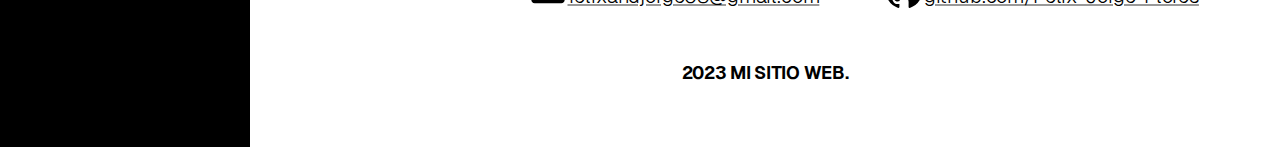
==== commit cbe5dd13: "Curso DAW finished" ====
--- a/index.html
+++ b/index.html
@@ -28,7 +28,7 @@
   </script>
   <title>Portafolio Felix</title>
 
-  <script type="module" crossorigin src="/assets/index.57326a96.js"></script>
+  <script type="module" crossorigin src="/assets/index.70695926.js"></script>
   <link rel="stylesheet" href="/assets/index.cae744f8.css">
 </head>
 
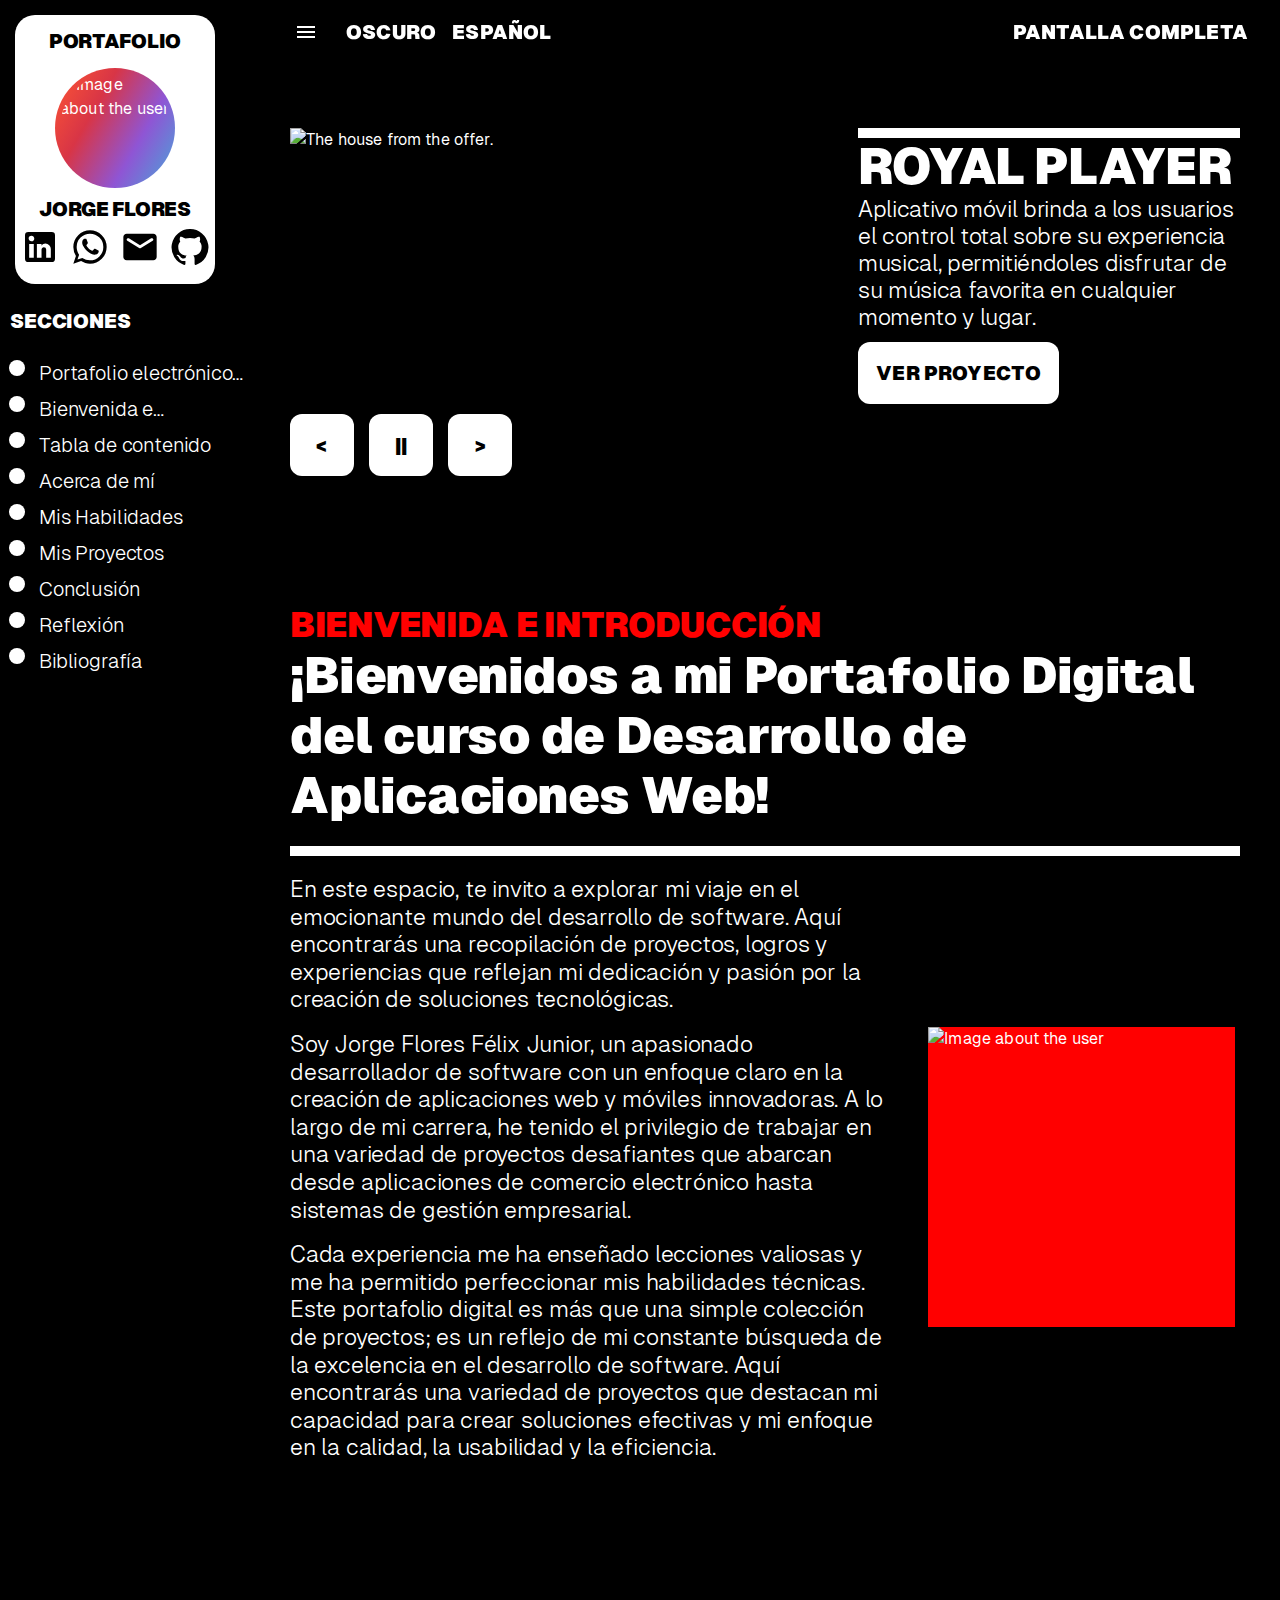
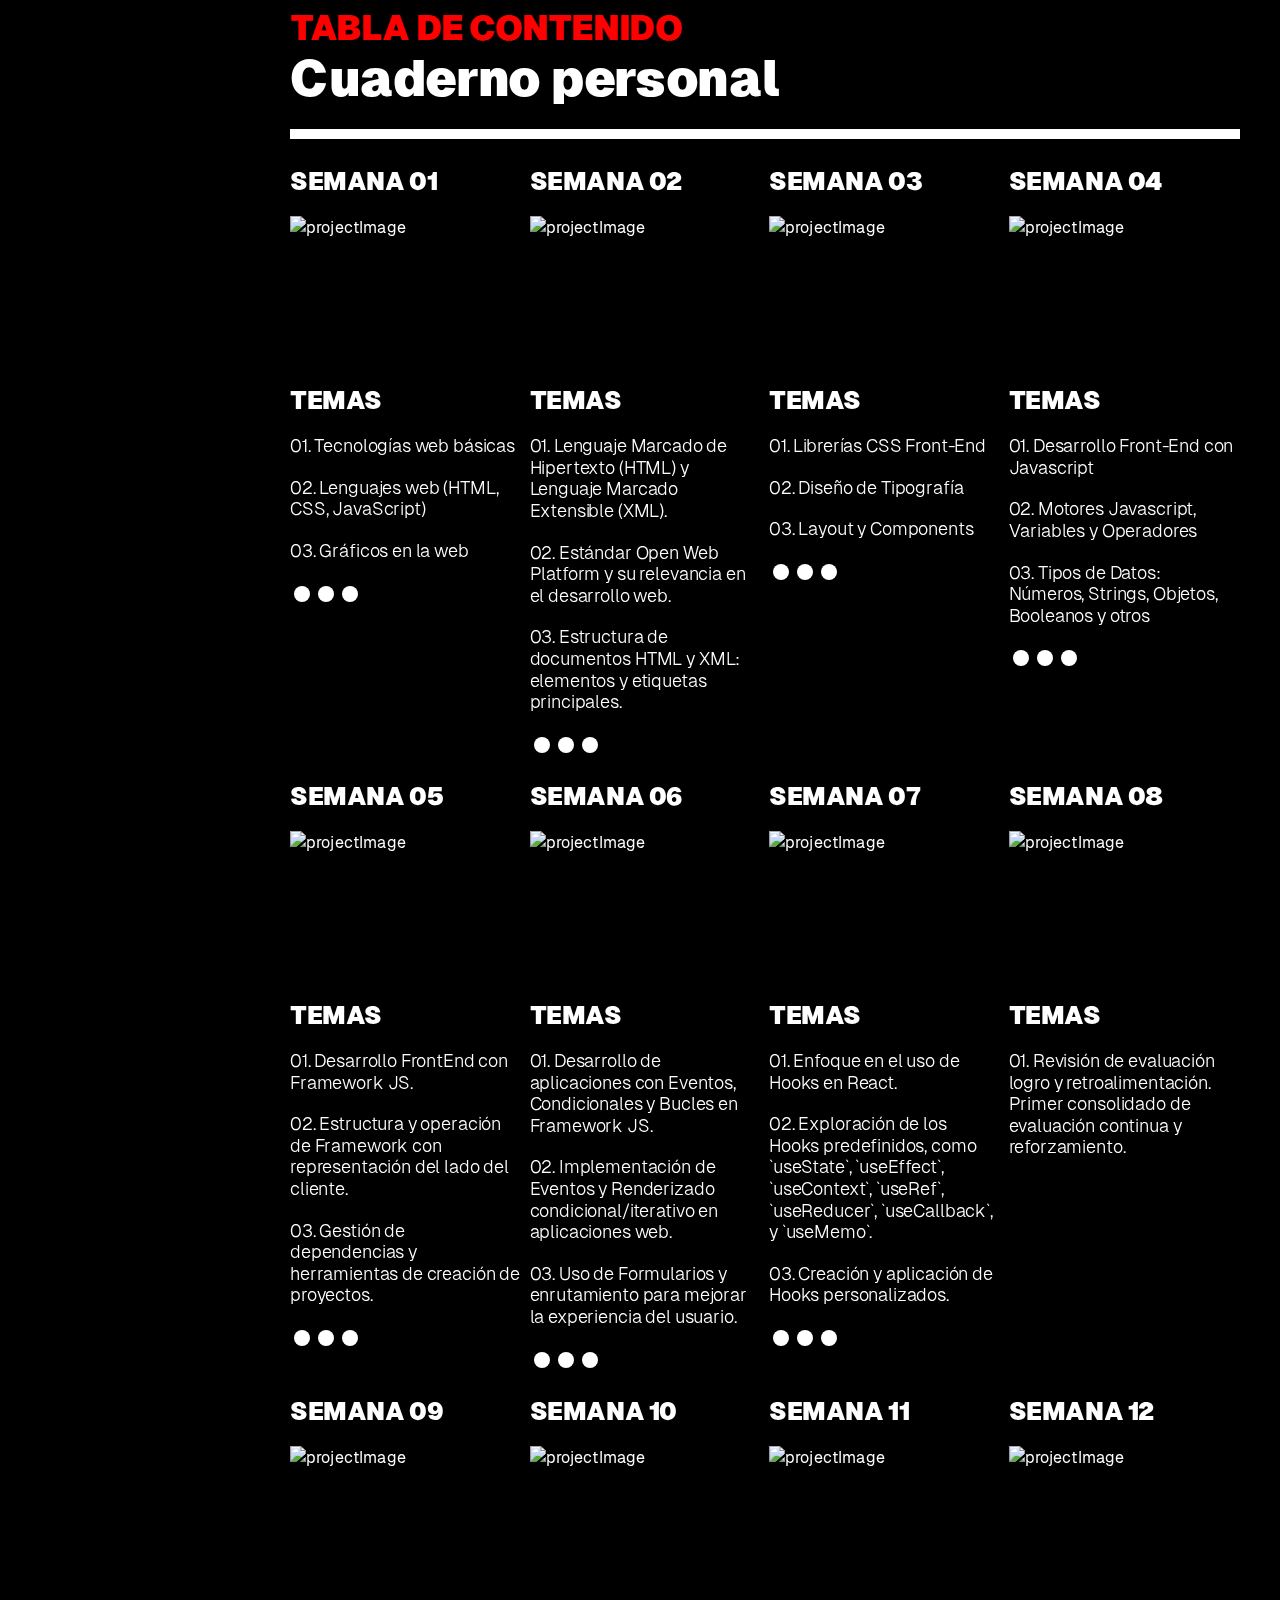
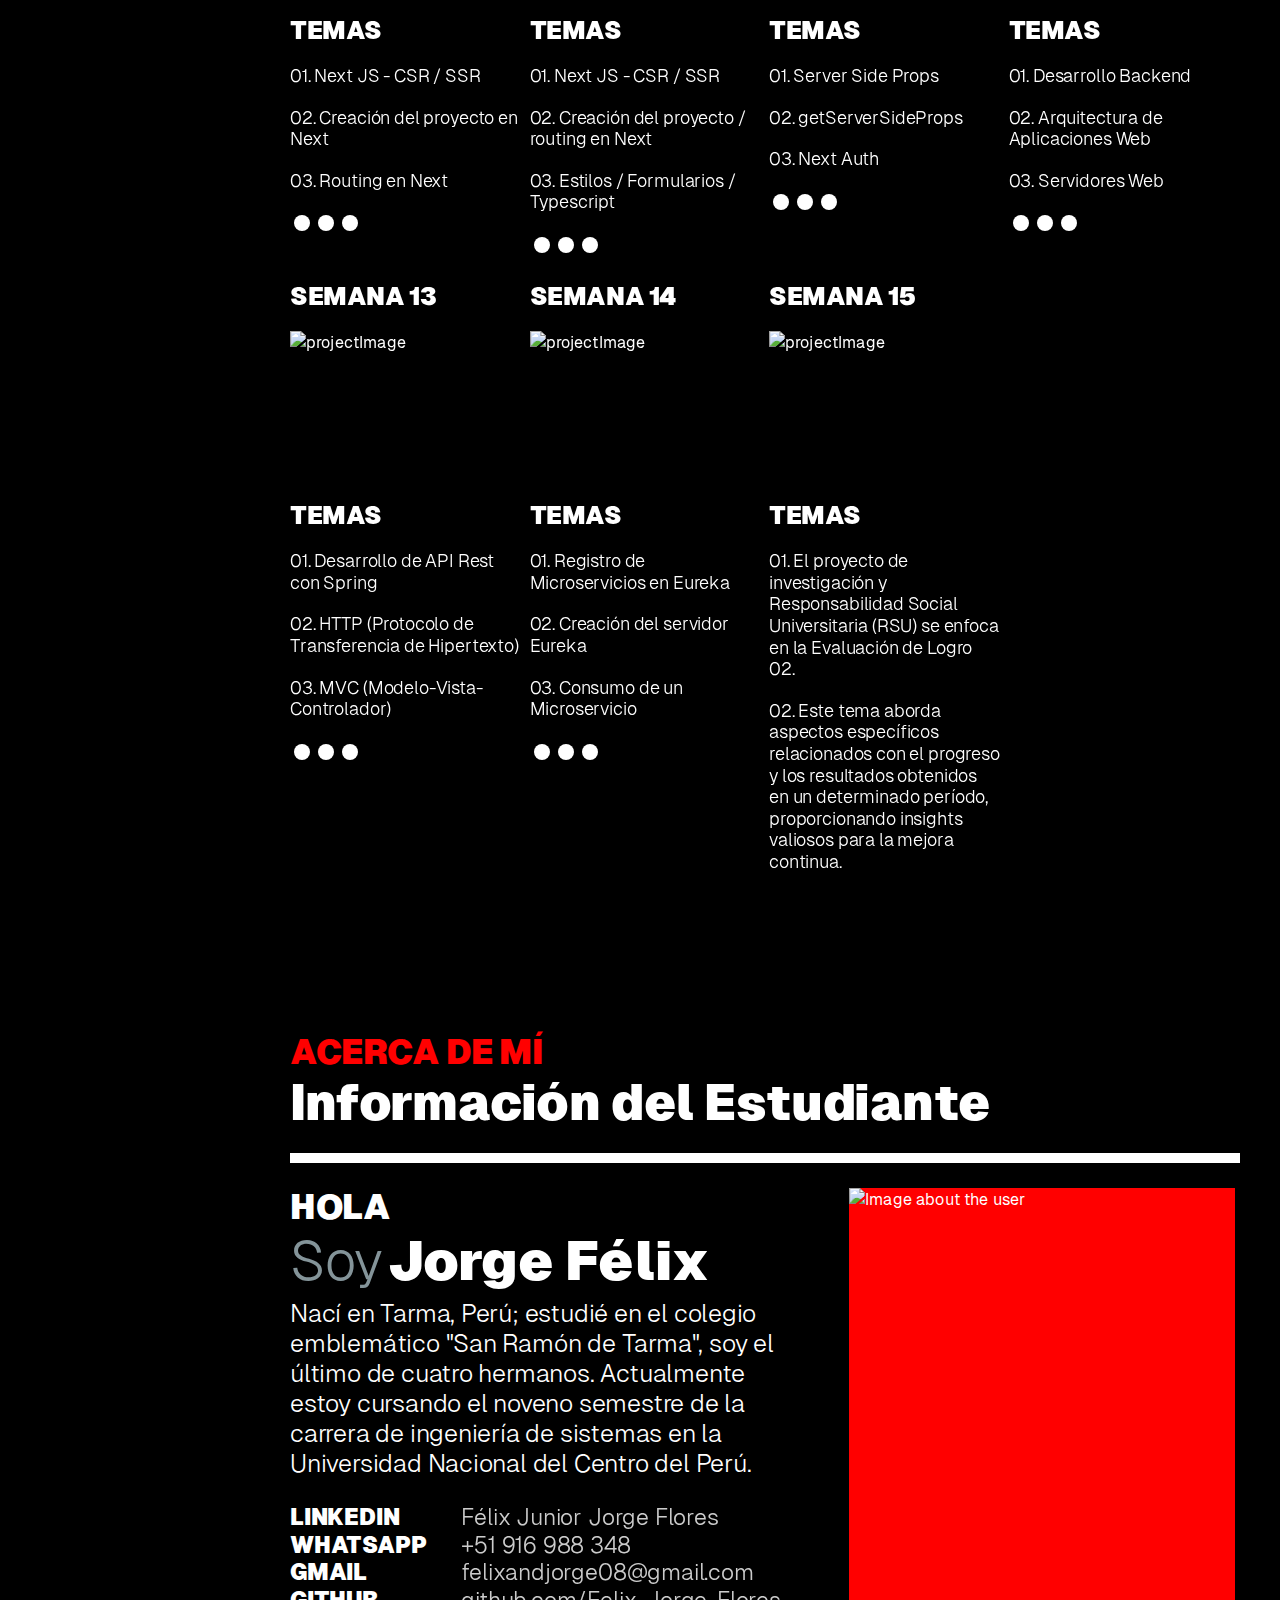
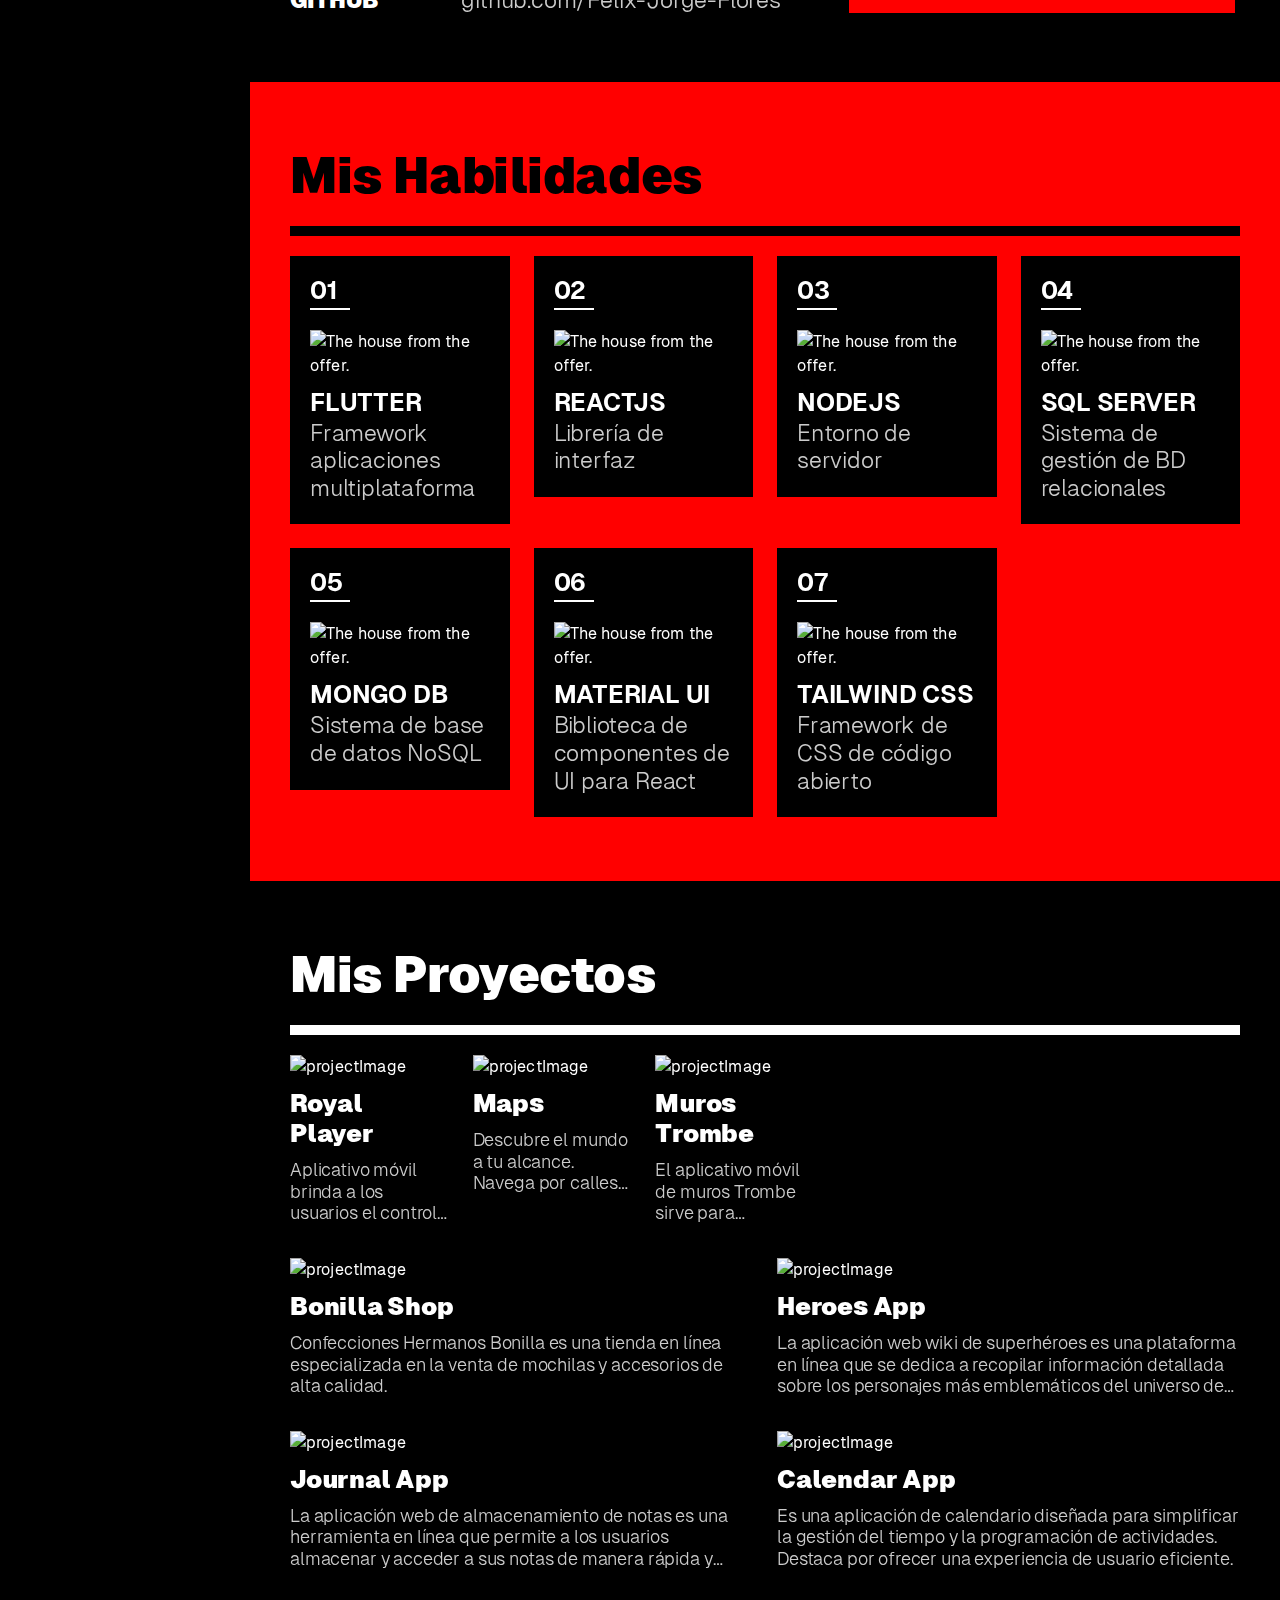
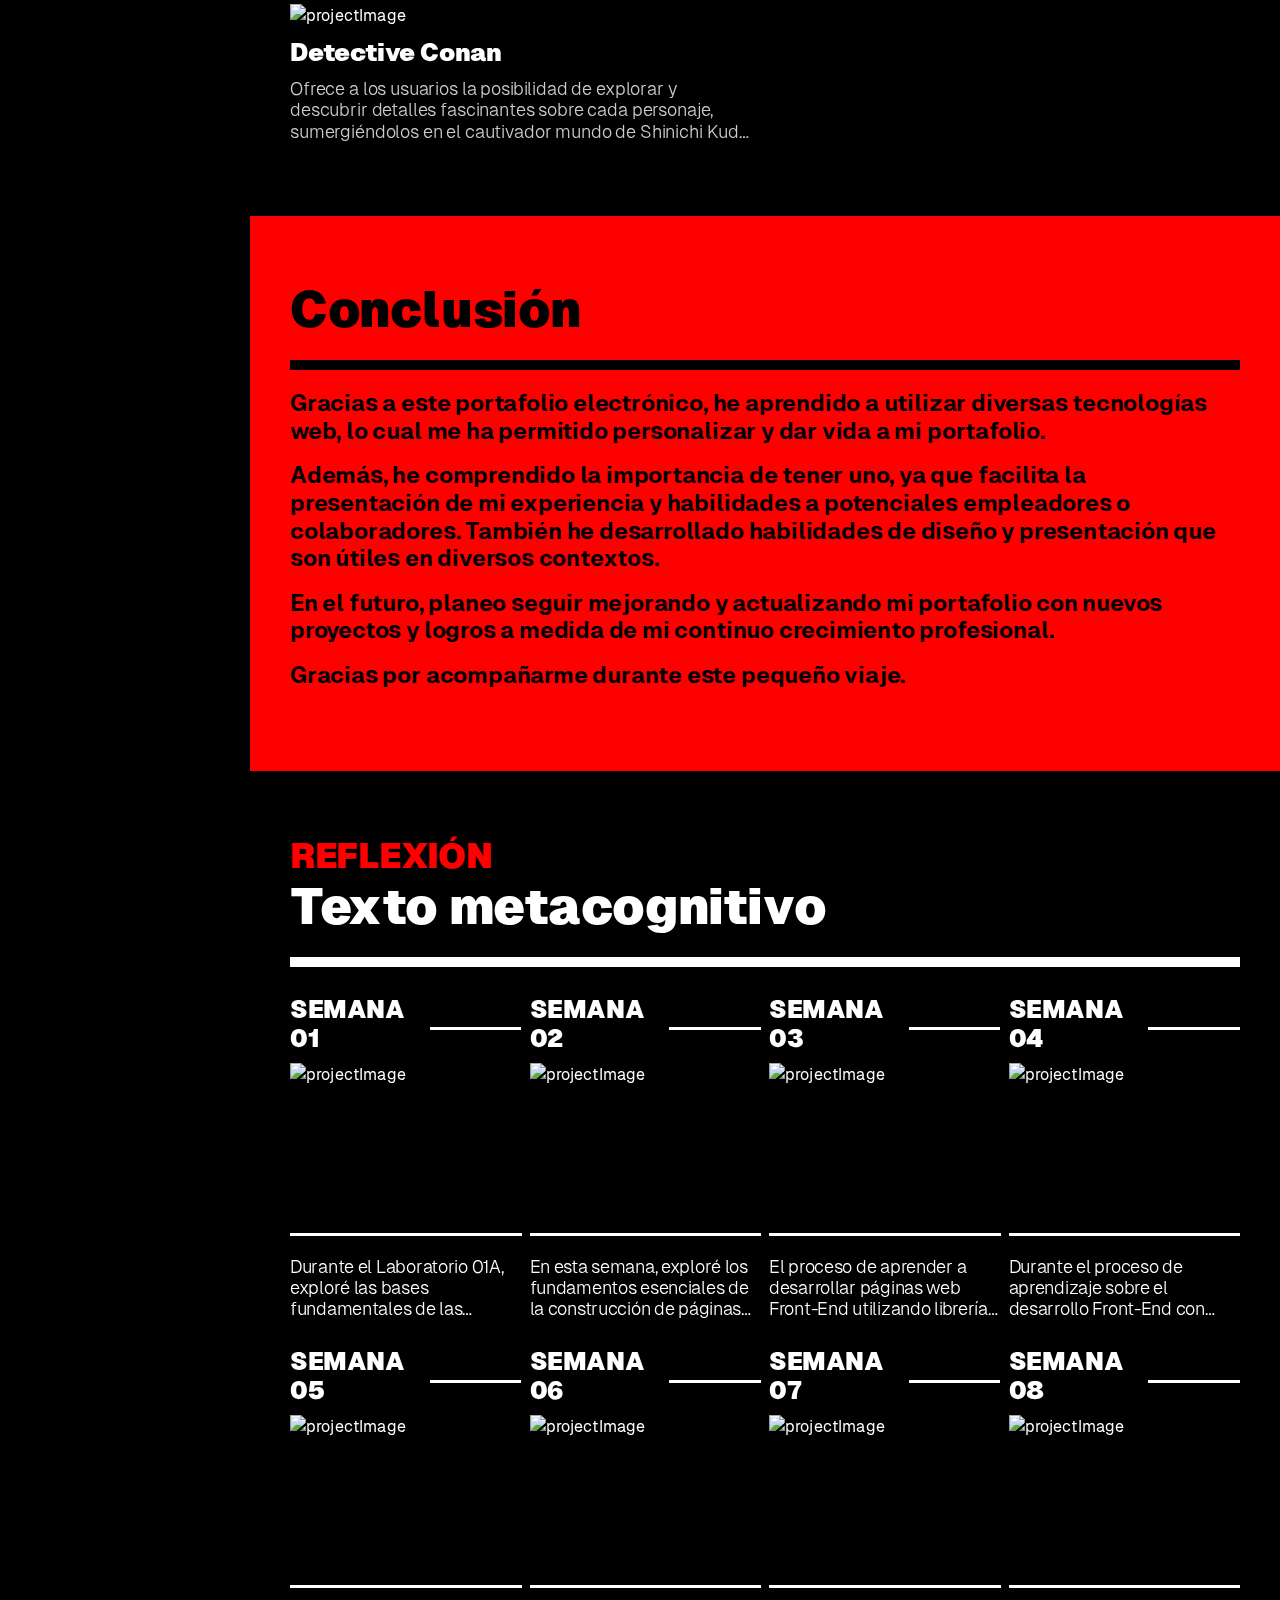
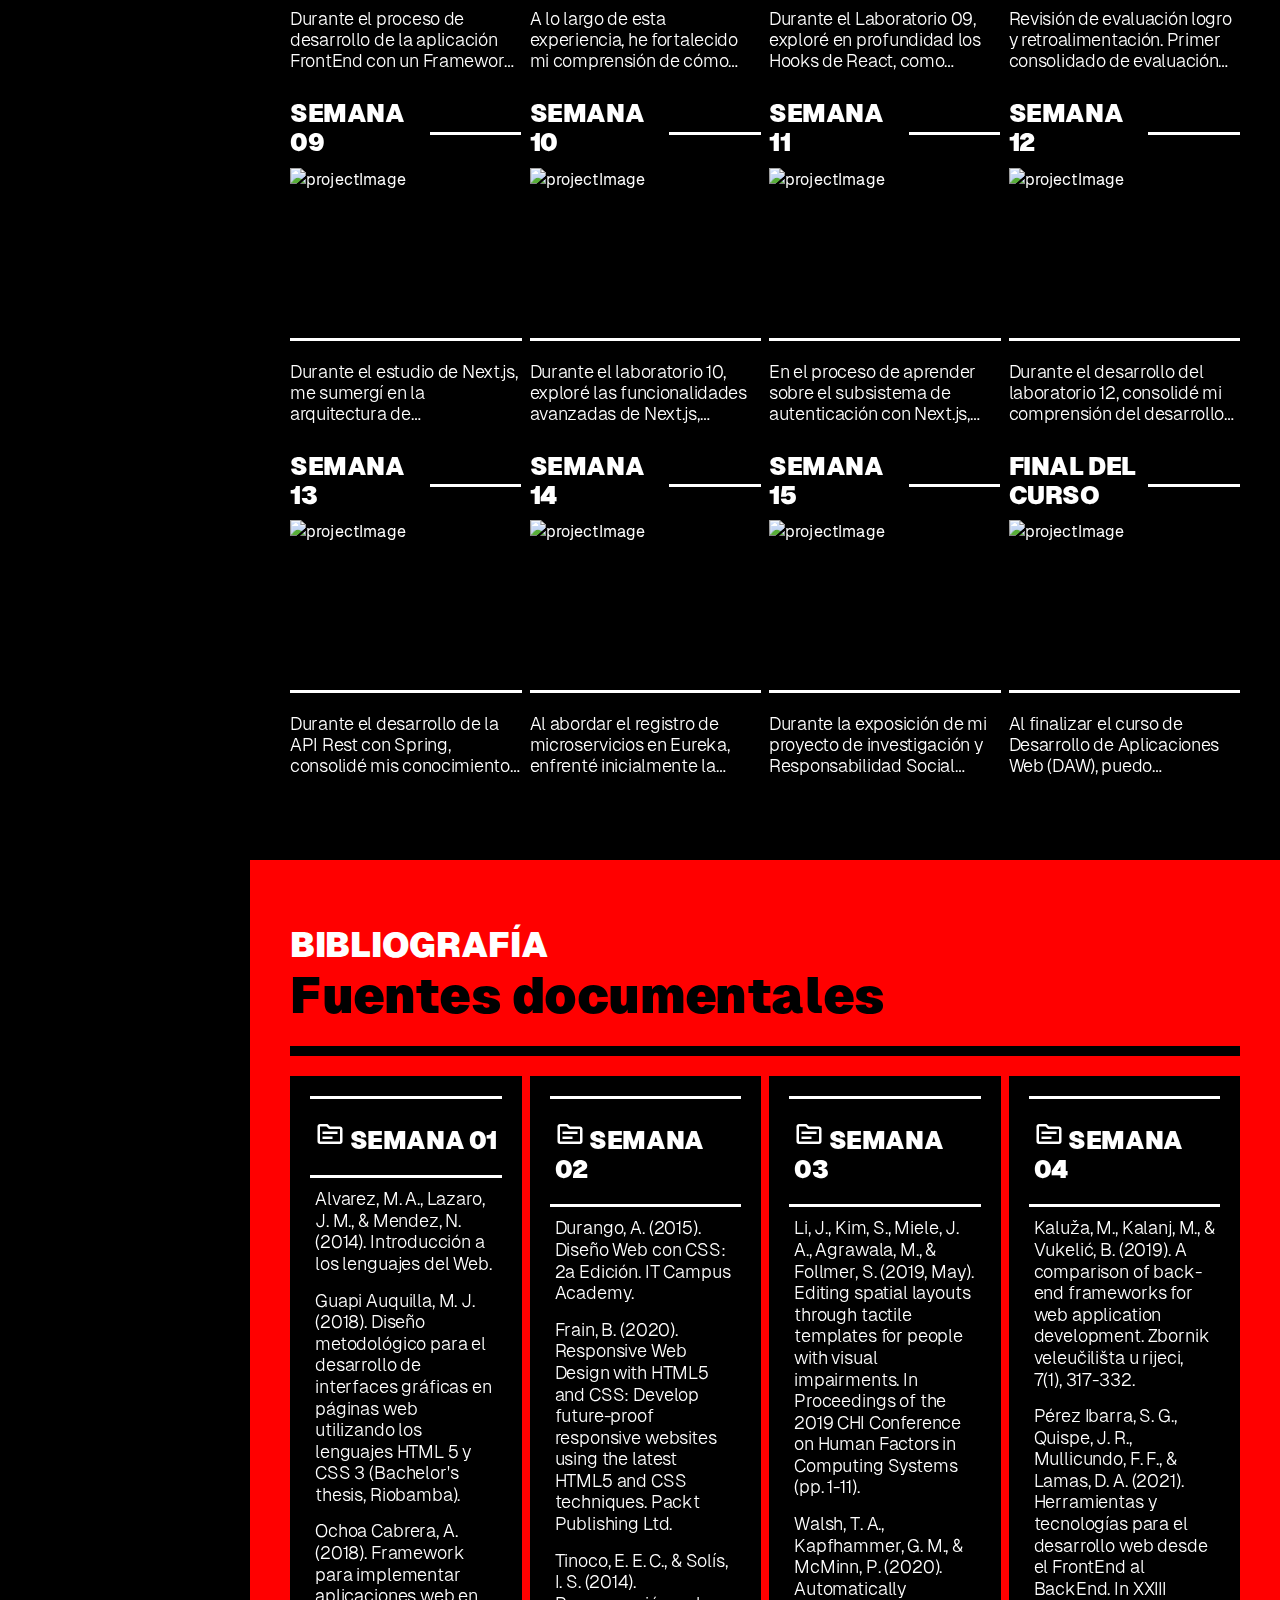
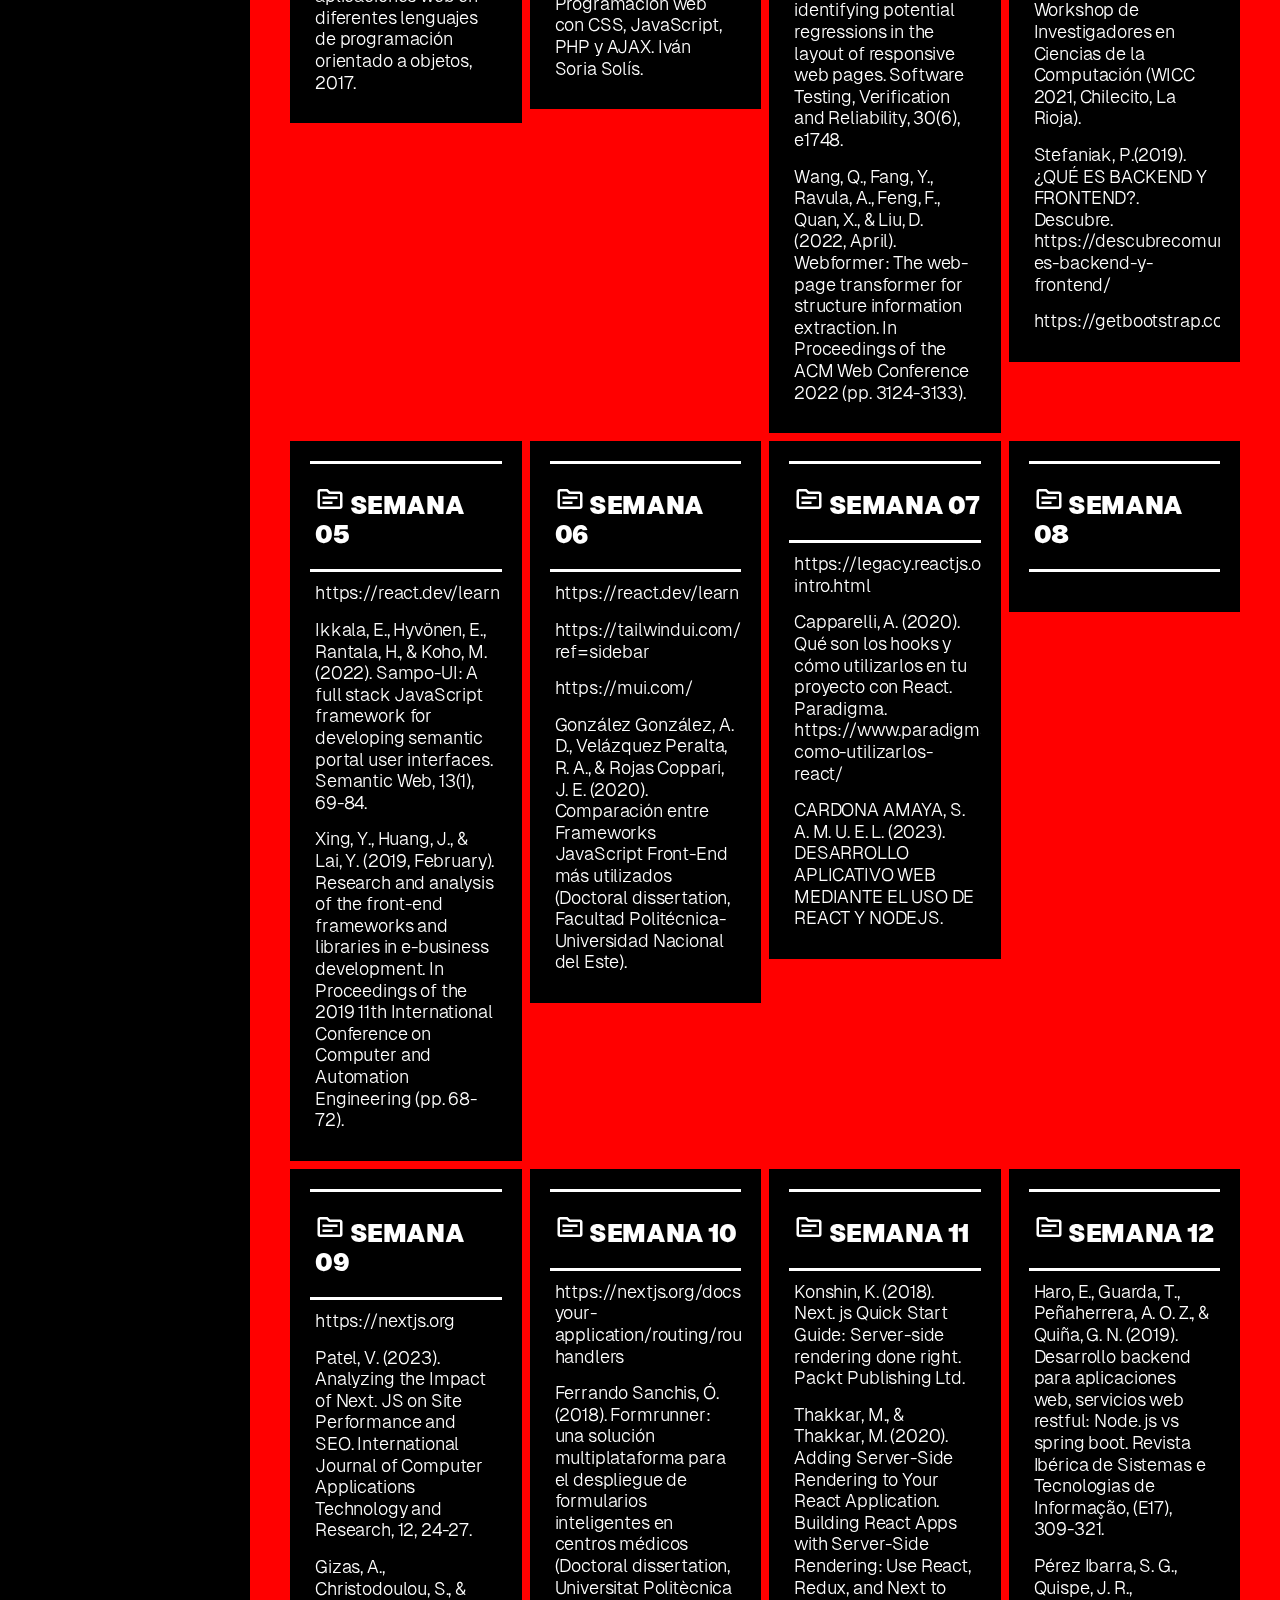
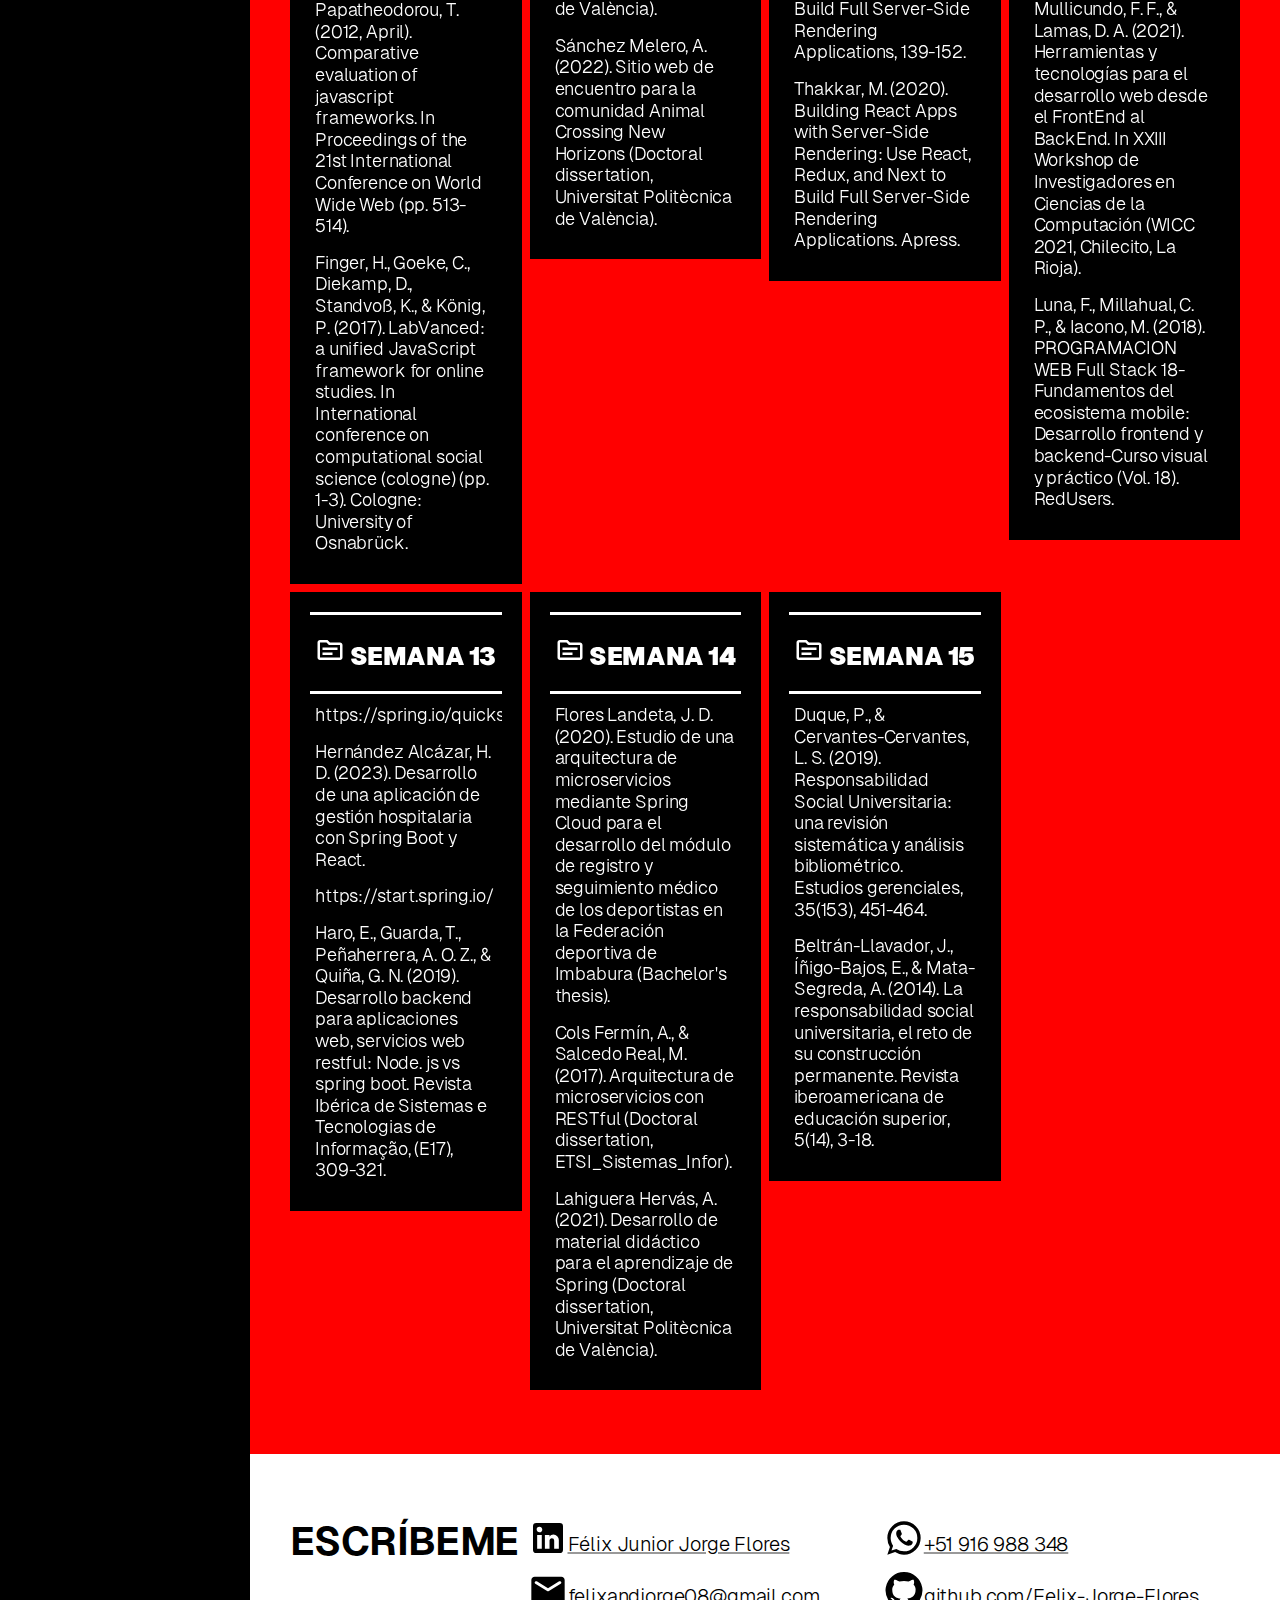
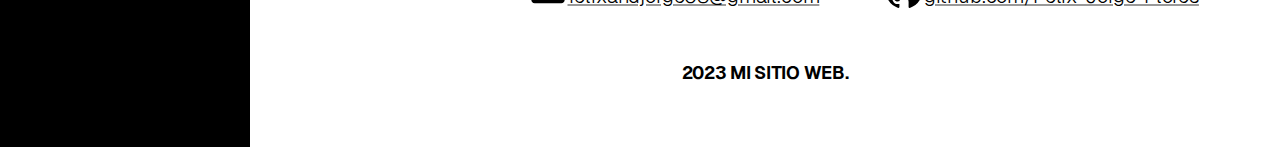
==== commit 588fd095: "Last week added" ====
--- a/index.html
+++ b/index.html
@@ -28,7 +28,7 @@
   </script>
   <title>Portafolio Felix</title>
 
-  <script type="module" crossorigin src="/assets/index.70695926.js"></script>
+  <script type="module" crossorigin src="/assets/index.3eb7081b.js"></script>
   <link rel="stylesheet" href="/assets/index.cae744f8.css">
 </head>
 
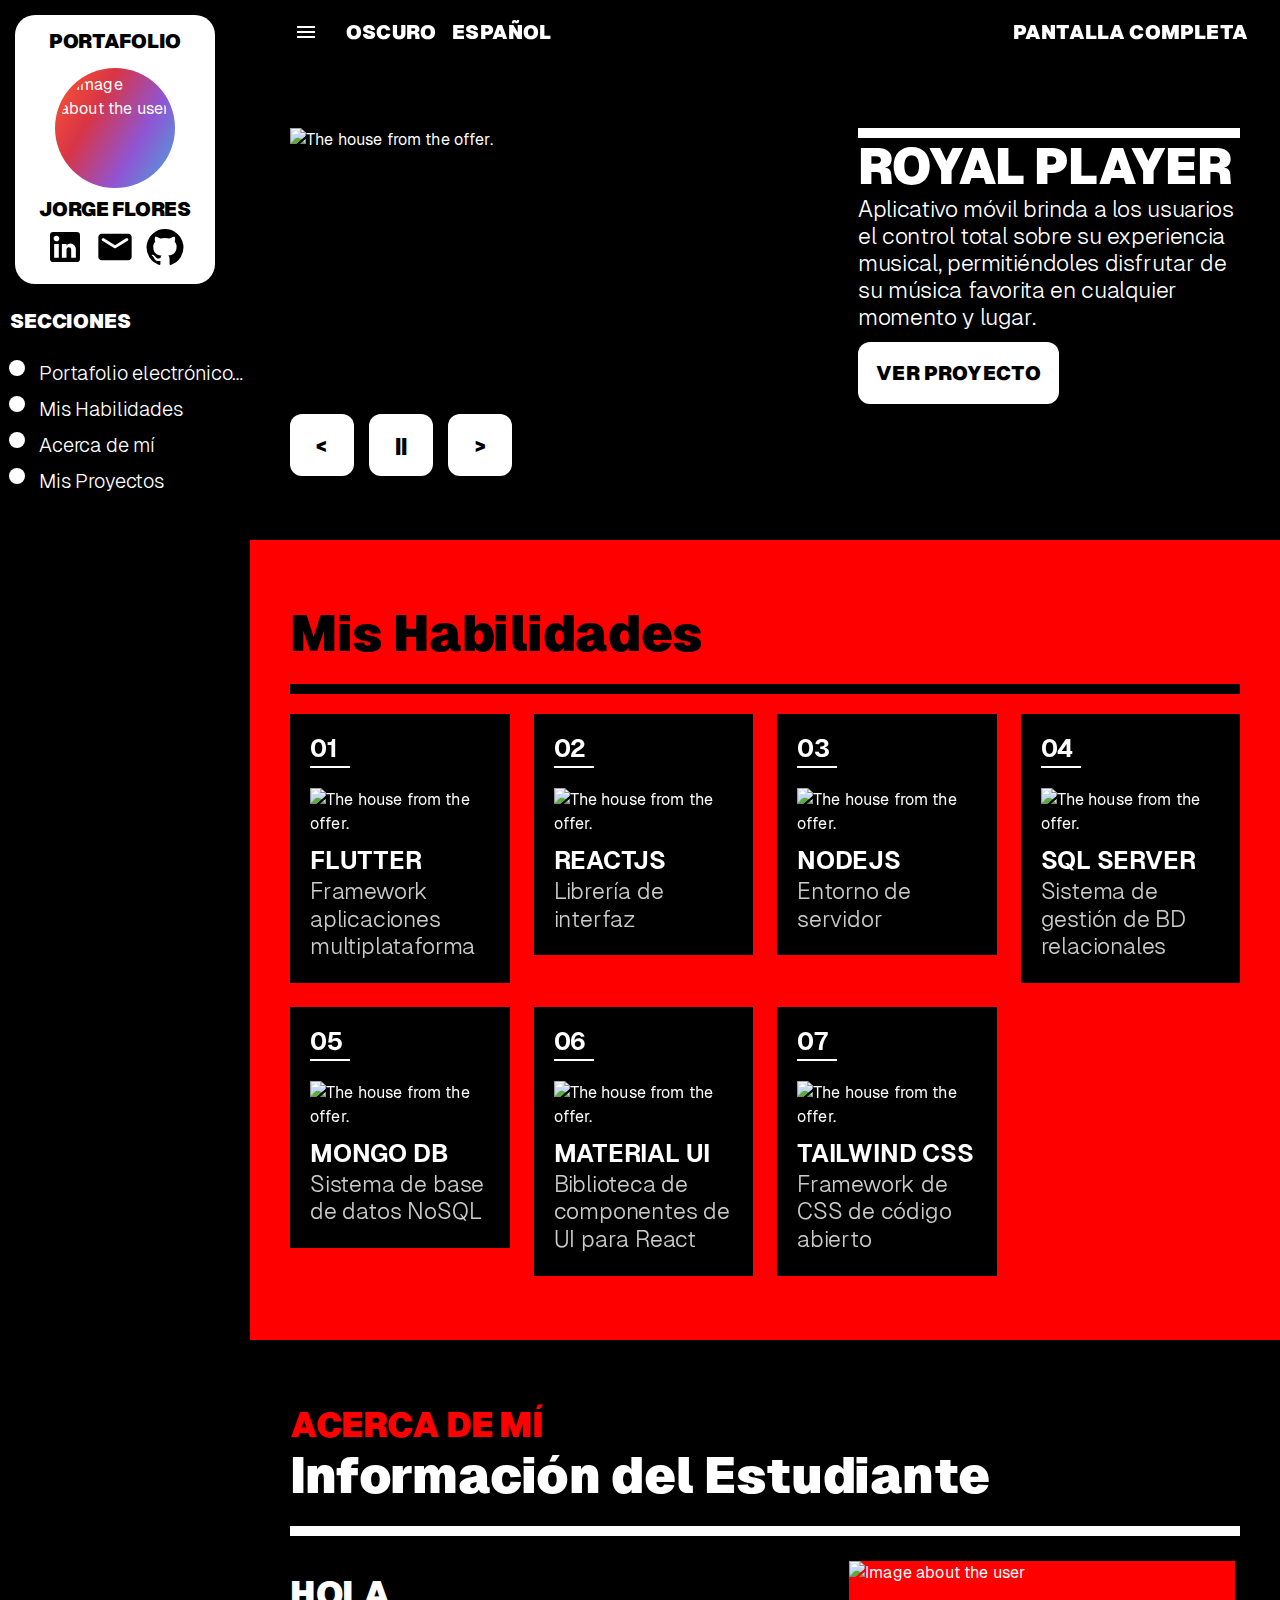
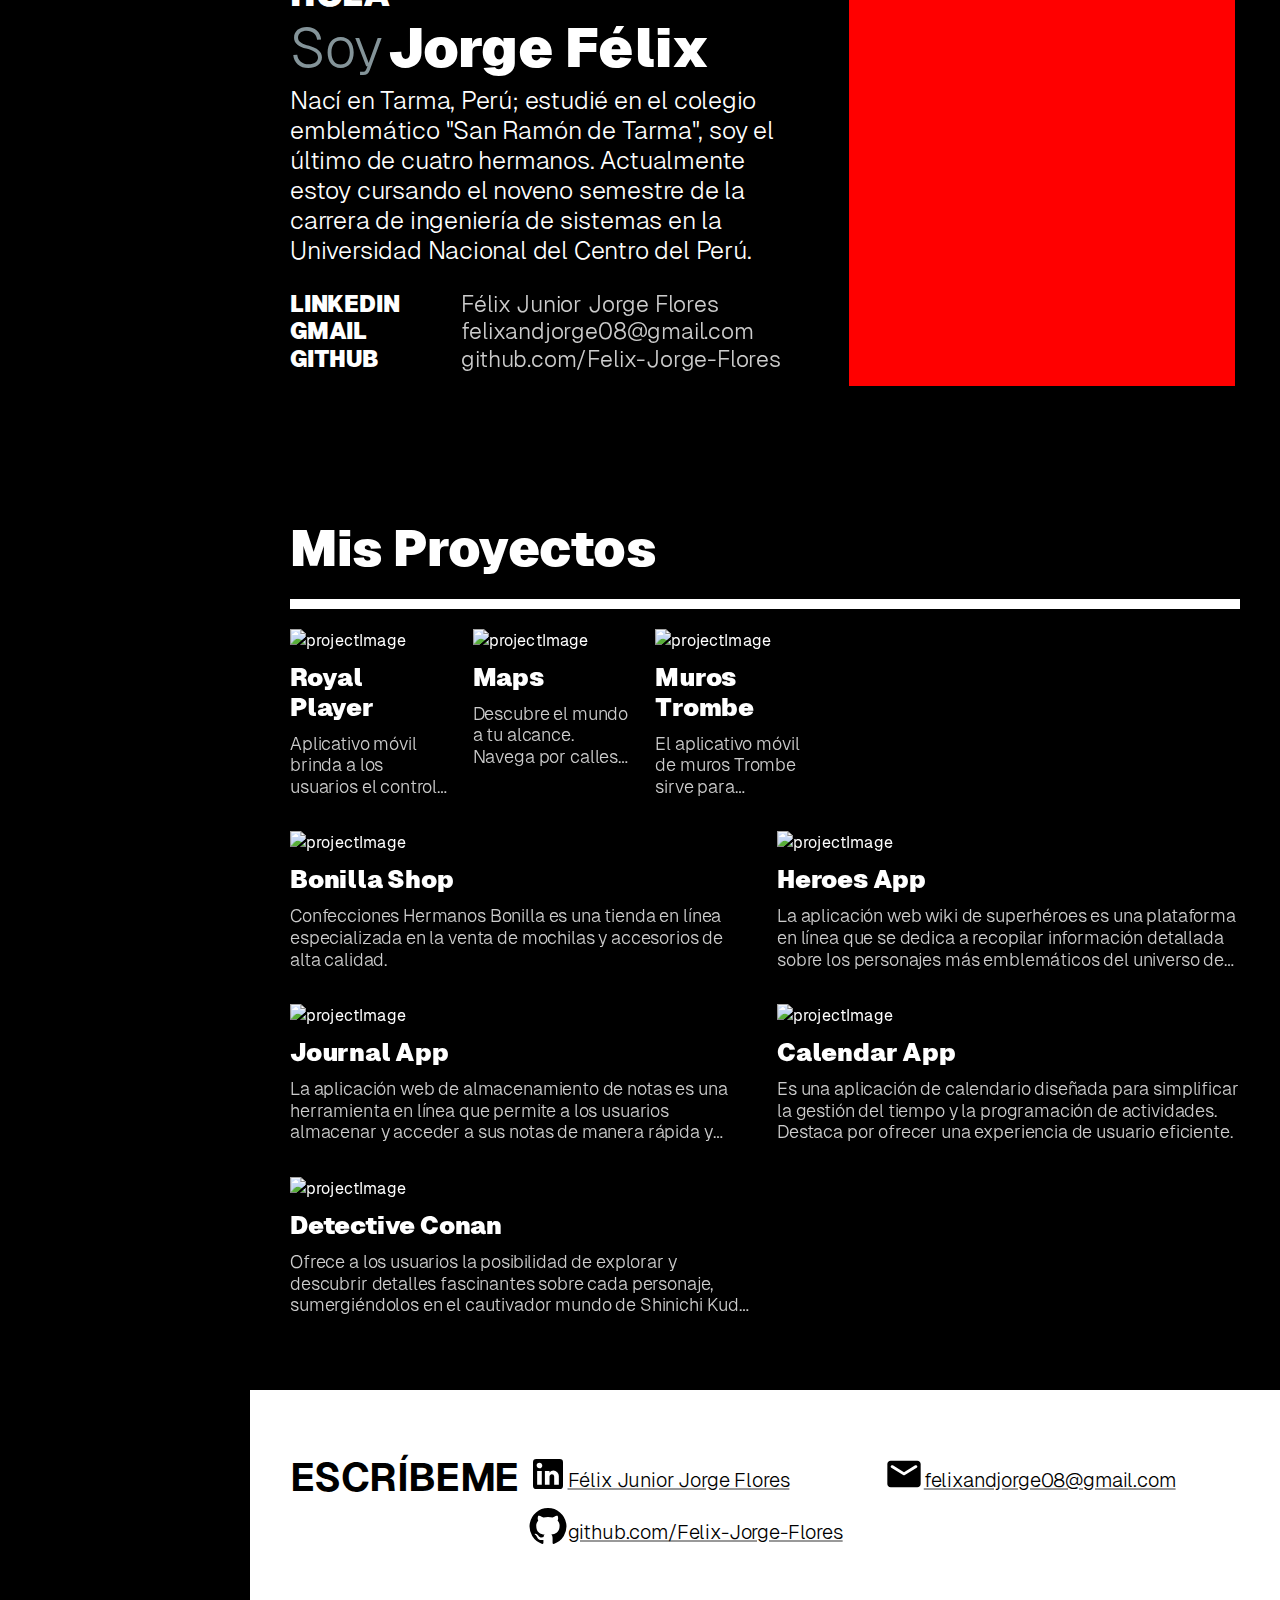
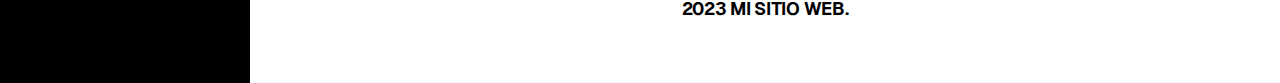
==== commit 83948af9: "Portfolio cleaned" ====
--- a/index.html
+++ b/index.html
@@ -28,7 +28,7 @@
   </script>
   <title>Portafolio Felix</title>
 
-  <script type="module" crossorigin src="/assets/index.3eb7081b.js"></script>
+  <script type="module" crossorigin src="/assets/index.f3a7aa75.js"></script>
   <link rel="stylesheet" href="/assets/index.cae744f8.css">
 </head>
 
